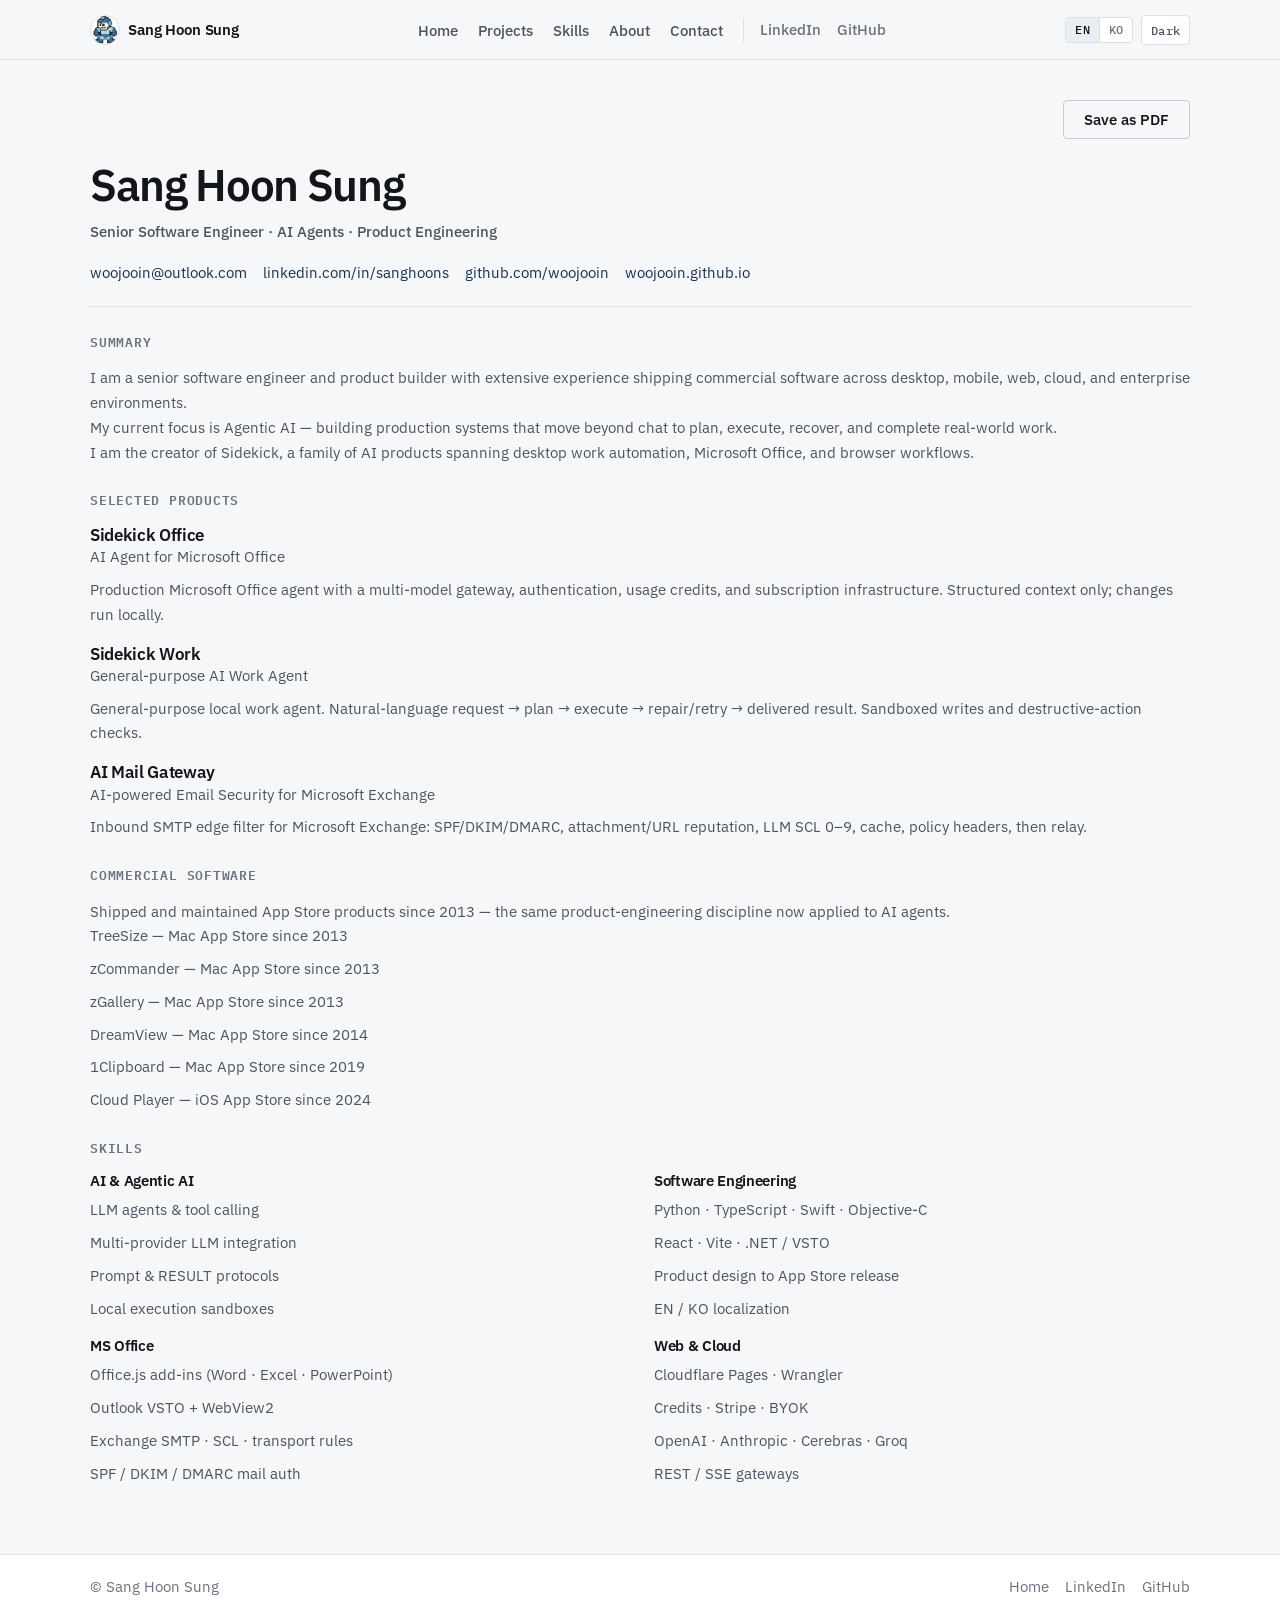
==== resume.html @ 2ce22be1 "2026-09-19 15:30:22 - JK1" ====
<!DOCTYPE html>
<html lang="en">
<head>
  <meta charset="UTF-8">
  <meta name="viewport" content="width=device-width, initial-scale=1.0">
  <meta name="description" content="Resume of Sang Hoon Sung — Senior Software Engineer building production AI agents and commercial software.">
  <title>Resume — Sang Hoon Sung</title>
  <script>
    (function () {
      try {
        var theme = localStorage.getItem("portfolio-theme");
        if (theme !== "light" && theme !== "dark") {
          theme = window.matchMedia("(prefers-color-scheme: dark)").matches
            ? "dark"
            : "light";
        }
        document.documentElement.setAttribute("data-theme", theme);

        var lang = null;
        try {
          lang = new URLSearchParams(window.location.search).get("lang");
        } catch (err) {}
        if (lang !== "en" && lang !== "ko") {
          lang = localStorage.getItem("portfolio-lang");
        }
        if (lang !== "en" && lang !== "ko") {
          lang = (navigator.language || "").toLowerCase().indexOf("ko") === 0
            ? "ko"
            : "en";
        }
        document.documentElement.setAttribute("lang", lang);
      } catch (e) {
        document.documentElement.setAttribute("data-theme", "light");
      }
    })();
  </script>
  <link rel="preconnect" href="https://fonts.googleapis.com">
  <link rel="preconnect" href="https://fonts.gstatic.com" crossorigin>
  <link href="https://fonts.googleapis.com/css2?family=IBM+Plex+Mono:wght@400;500&family=IBM+Plex+Sans:wght@400;500;600&family=Noto+Sans+KR:wght@400;500;600&display=swap" rel="stylesheet">
  <link rel="stylesheet" href="css/style.css">
</head>
<body data-page="resume">
  <a class="skip-link" href="#main" data-i18n="a11y.skip">Skip to content</a>

  <header class="site-header">
    <div class="container nav">
      <a class="nav__brand" href="index.html">
        <img
          class="nav__avatar"
          src="images/rockman.png"
          alt="Sang Hoon Sung profile image"
          width="30"
          height="30"
          loading="eager"
          decoding="async"
        >
        <span>Sang Hoon Sung</span>
      </a>

      <nav class="nav__menu" id="nav-menu" data-i18n-aria="a11y.nav" aria-label="Primary">
        <ul class="nav__links">
          <li><a class="nav__link" href="index.html" data-i18n="nav.home">Home</a></li>
          <li><a class="nav__link" href="index.html#projects" data-i18n="nav.projects">Projects</a></li>
          <li><a class="nav__link" href="index.html#skills" data-i18n="nav.skills">Skills</a></li>
          <li><a class="nav__link" href="index.html#about" data-i18n="nav.about">About</a></li>
          <li><a class="nav__link" href="index.html#contact" data-i18n="nav.contact">Contact</a></li>
        </ul>
        <div class="nav__social">
          <a href="https://www.linkedin.com/in/sanghoons/" target="_blank" rel="noopener noreferrer">LinkedIn</a>
          <a href="https://github.com/woojooin" target="_blank" rel="noopener noreferrer">GitHub</a>
        </div>
      </nav>

      <div class="nav__controls">
        <div class="lang-switch" role="group" data-i18n-aria="a11y.langSwitch" aria-label="Language">
          <button type="button" class="lang-switch__btn" data-lang="en" aria-pressed="true">EN</button>
          <button type="button" class="lang-switch__btn" data-lang="ko" aria-pressed="false">KO</button>
        </div>
        <button type="button" class="theme-toggle" data-theme-toggle data-i18n-aria="a11y.themeToDark" aria-label="Switch to dark mode">
          <span data-theme-label>Dark</span>
        </button>
      </div>

      <button class="nav__toggle" type="button" aria-expanded="false" aria-controls="nav-menu" data-i18n-aria="a11y.navToggle" aria-label="Toggle navigation">
        <span class="nav__toggle-bar"></span>
        <span class="nav__toggle-bar"></span>
        <span class="nav__toggle-bar"></span>
      </button>
    </div>
  </header>

  <main id="main" class="resume">
    <div class="container">
      <div class="resume__toolbar">
        <button type="button" class="btn btn--secondary" data-print data-i18n="resume.print">Save as PDF</button>
      </div>

      <header class="resume__header">
        <h1 class="resume__name">Sang Hoon Sung</h1>
        <p class="resume__roles">
          <span data-i18n="hero.role1">Senior Software Engineer</span>
          ·
          <span data-i18n="hero.role2">AI Agents</span>
          ·
          <span data-i18n="hero.role3">Product Engineering</span>
        </p>
        <ul class="resume__contacts">
          <li><a href="mailto:woojooin@outlook.com">woojooin@outlook.com</a></li>
          <li><a href="https://www.linkedin.com/in/sanghoons/" target="_blank" rel="noopener noreferrer">linkedin.com/in/sanghoons</a></li>
          <li><a href="https://github.com/woojooin" target="_blank" rel="noopener noreferrer">github.com/woojooin</a></li>
          <li><a href="index.html">woojooin.github.io</a></li>
        </ul>
      </header>

      <section class="resume__section" aria-labelledby="resume-summary">
        <h2 id="resume-summary" data-i18n="resume.summaryTitle">Summary</h2>
        <p data-i18n="about.p1">
          I am a senior software engineer and product builder with extensive experience shipping commercial software across desktop, mobile, web, cloud, and enterprise environments.
        </p>
        <p data-i18n="about.p2">
          My current focus is Agentic AI — building production systems that move beyond chat to plan, execute, recover, and complete real-world work.
        </p>
        <p data-i18n="about.p3">
          I am the creator of Sidekick, a family of AI products spanning desktop work automation, Microsoft Office, and browser workflows.
        </p>
      </section>

      <section class="resume__section" aria-labelledby="resume-products">
        <h2 id="resume-products" data-i18n="resume.productsTitle">Selected products</h2>

        <article class="resume__item">
          <h3>Sidekick Office</h3>
          <p class="resume__item-meta" data-i18n="officeai.cardSubtitle">AI Agent for Microsoft Office</p>
          <p data-i18n="resume.officeDesc">
            Production Microsoft Office agent with a multi-model gateway, authentication, usage credits, and subscription infrastructure. Structured context only; changes run locally.
          </p>
        </article>

        <article class="resume__item">
          <h3>Sidekick Work</h3>
          <p class="resume__item-meta" data-i18n="aiwork.cardSubtitle">General-purpose AI Work Agent</p>
          <p data-i18n="resume.workDesc">
            General-purpose local work agent. Natural-language request → plan → execute → repair/retry → delivered result. Sandboxed writes and destructive-action checks.
          </p>
        </article>

        <article class="resume__item">
          <h3>AI Mail Gateway</h3>
          <p class="resume__item-meta" data-i18n="aimail.cardSubtitle">AI-powered Email Security for Microsoft Exchange</p>
          <p data-i18n="resume.mailDesc">
            Inbound SMTP edge filter for Microsoft Exchange: SPF/DKIM/DMARC, attachment/URL reputation, LLM SCL 0–9, cache, policy headers, then relay.
          </p>
        </article>
      </section>

      <section class="resume__section" aria-labelledby="resume-commercial">
        <h2 id="resume-commercial" data-i18n="resume.commercialTitle">Commercial software</h2>
        <p data-i18n="resume.commercialIntro">
          Shipped and maintained App Store products since 2013 — the same product-engineering discipline now applied to AI agents.
        </p>
        <ul class="resume__list">
          <li>TreeSize — Mac App Store since 2013</li>
          <li>zCommander — Mac App Store since 2013</li>
          <li>zGallery — Mac App Store since 2013</li>
          <li>DreamView — Mac App Store since 2014</li>
          <li>1Clipboard — Mac App Store since 2019</li>
          <li>Cloud Player — iOS App Store since 2024</li>
        </ul>
      </section>

      <section class="resume__section" aria-labelledby="resume-skills">
        <h2 id="resume-skills" data-i18n="resume.skillsTitle">Skills</h2>
        <div class="resume__skills">
          <div>
            <h3 data-i18n="skills.ai">AI &amp; Agentic AI</h3>
            <ul class="resume__list">
              <li data-i18n="skills.ai1">LLM agents &amp; tool calling</li>
              <li data-i18n="skills.ai2">Multi-provider LLM integration</li>
              <li data-i18n="skills.ai3">Prompt &amp; RESULT protocols</li>
              <li data-i18n="skills.ai4">Local execution sandboxes</li>
            </ul>
          </div>
          <div>
            <h3 data-i18n="skills.engineering">Software Engineering</h3>
            <ul class="resume__list">
              <li data-i18n="skills.eng1">Python · TypeScript · Swift · Objective-C</li>
              <li data-i18n="skills.eng2">React · Vite · .NET / VSTO</li>
              <li data-i18n="skills.eng3">Product design to App Store release</li>
              <li data-i18n="skills.eng4">EN / KO localization</li>
            </ul>
          </div>
          <div>
            <h3 data-i18n="skills.m365">MS Office</h3>
            <ul class="resume__list">
              <li data-i18n="skills.m3651">Office.js add-ins (Word · Excel · PowerPoint)</li>
              <li data-i18n="skills.m3652">Outlook VSTO + WebView2</li>
              <li data-i18n="skills.m3653">Exchange SMTP · SCL · transport rules</li>
              <li data-i18n="skills.m3654">SPF / DKIM / DMARC mail auth</li>
            </ul>
          </div>
          <div>
            <h3 data-i18n="skills.web">Web &amp; Cloud</h3>
            <ul class="resume__list">
              <li data-i18n="skills.web1">Cloudflare Pages · Wrangler</li>
              <li data-i18n="skills.web3">Credits · Stripe · BYOK</li>
              <li data-i18n="skills.api1">OpenAI · Anthropic · Cerebras · Groq</li>
              <li data-i18n="skills.api4">REST / SSE gateways</li>
            </ul>
          </div>
        </div>
      </section>
    </div>
  </main>

  <footer class="site-footer">
    <div class="container footer__inner">
      <p class="footer__copy">&copy; Sang Hoon Sung</p>
      <div class="footer__links">
        <a href="index.html" data-i18n="nav.home">Home</a>
        <a href="https://www.linkedin.com/in/sanghoons/" target="_blank" rel="noopener noreferrer">LinkedIn</a>
        <a href="https://github.com/woojooin" target="_blank" rel="noopener noreferrer">GitHub</a>
      </div>
    </div>
  </footer>

  <script src="js/i18n.js"></script>
  <script src="js/main.js"></script>
</body>
</html>
---- css/style.css ----
/* =============================================================================
   Sang Hoon Sung — Portfolio
   Professional, minimal, technical
   ============================================================================= */

:root {
  --color-bg: #f6f7f9;
  --color-surface: #ffffff;
  --color-text: #12151a;
  --color-text-secondary: #4a5562;
  --color-text-muted: #6b7380;
  --color-border: #dde1e6;
  --color-border-strong: #c5ccd5;
  --color-accent: #16324f;
  --color-accent-hover: #0f2438;
  --color-accent-soft: #e8eef4;
  --color-nav-bg: rgba(246, 247, 249, 0.92);
  --color-control-bg: #ffffff;
  --color-control-active: #e8eef4;
  --color-btn-bg: #16324f;
  --color-btn-text: #ffffff;
  --color-btn-hover: #0f2438;

  --font-sans: "IBM Plex Sans", "Noto Sans KR", "Apple SD Gothic Neo",
    "Helvetica Neue", Helvetica, Arial, sans-serif;
  --font-mono: "IBM Plex Mono", "SFMono-Regular", Consolas, monospace;

  --text-xs: 0.8125rem;
  --text-sm: 0.9375rem;
  --text-base: 1.0625rem;
  --text-lg: 1.25rem;
  --text-xl: 1.5rem;
  --text-2xl: 2rem;
  --text-3xl: 2.75rem;
  --text-hero: clamp(2.25rem, 5vw, 3.25rem);

  --leading-tight: 1.2;
  --leading-snug: 1.35;
  --leading-normal: 1.65;

  --space-1: 0.25rem;
  --space-2: 0.5rem;
  --space-3: 0.75rem;
  --space-4: 1rem;
  --space-5: 1.25rem;
  --space-6: 1.75rem;
  --space-7: 2.5rem;
  --space-8: 3.25rem;
  --space-9: 5rem;
  --space-10: 6.5rem;

  --container: 1100px;
  --nav-height: 3.75rem;
  --radius: 4px;
  --radius-md: 6px;

  --shadow-sm: 0 1px 2px rgba(18, 21, 26, 0.04);
  --transition: 180ms ease;
  --color-scheme: light;
}

html[data-theme="dark"] {
  --color-bg: #0e1116;
  --color-surface: #161b22;
  --color-text: #e8eaed;
  --color-text-secondary: #a8b0ba;
  --color-text-muted: #7d8794;
  --color-border: #2a313c;
  --color-border-strong: #3d4654;
  --color-accent: #8eb4d8;
  --color-accent-hover: #b3cce6;
  --color-accent-soft: #1a2330;
  --color-nav-bg: rgba(14, 17, 22, 0.92);
  --color-control-bg: #161b22;
  --color-control-active: #1f2a38;
  --color-btn-bg: #8eb4d8;
  --color-btn-text: #0e1116;
  --color-btn-hover: #b3cce6;
  --color-scheme: dark;
}

html {
  color-scheme: var(--color-scheme);
  scroll-behavior: smooth;
  scroll-padding-top: calc(var(--nav-height) + 1rem);
}

/* Accessibility ----------------------------------------------------------- */

.skip-link {
  position: absolute;
  left: -9999px;
  top: auto;
  width: 1px;
  height: 1px;
  overflow: hidden;
  z-index: 200;
}

.skip-link:focus {
  left: var(--space-4);
  top: var(--space-4);
  width: auto;
  height: auto;
  padding: var(--space-2) var(--space-4);
  background: var(--color-accent);
  color: #fff;
  font-size: var(--text-sm);
  font-weight: 500;
  border-radius: var(--radius);
  overflow: visible;
}

/* Reset ------------------------------------------------------------------- */

*,
*::before,
*::after {
  box-sizing: border-box;
  margin: 0;
  padding: 0;
}

body {
  font-family: var(--font-sans);
  font-size: var(--text-base);
  line-height: var(--leading-normal);
  color: var(--color-text);
  background-color: var(--color-bg);
  -webkit-font-smoothing: antialiased;
  -moz-osx-font-smoothing: grayscale;
  transition: background-color 0.2s ease, color 0.2s ease;
}

img {
  max-width: 100%;
  display: block;
}

a {
  color: var(--color-accent);
  text-decoration: none;
  transition: color var(--transition);
}

a:hover {
  color: var(--color-accent-hover);
}

a:focus-visible,
button:focus-visible {
  outline: 2px solid var(--color-accent);
  outline-offset: 3px;
}

ul,
ol {
  list-style: none;
}

h1,
h2,
h3,
h4 {
  line-height: var(--leading-tight);
  font-weight: 600;
  letter-spacing: -0.02em;
  color: var(--color-text);
}

p {
  color: var(--color-text-secondary);
}

/* Layout ------------------------------------------------------------------ */

.container {
  width: min(100% - 2.5rem, var(--container));
  margin-inline: auto;
}

.section {
  padding-block: var(--space-7);
}

.section--alt {
  background-color: var(--color-surface);
  border-block: 1px solid var(--color-border);
}

.section__header {
  margin-bottom: var(--space-5);
  max-width: 40rem;
}

.section__label {
  display: block;
  font-family: var(--font-mono);
  font-size: var(--text-xs);
  font-weight: 500;
  letter-spacing: 0.06em;
  text-transform: uppercase;
  color: var(--color-text-muted);
  margin-bottom: var(--space-3);
}

.section__title {
  font-size: var(--text-2xl);
  margin-bottom: var(--space-3);
}

.section__intro {
  font-size: var(--text-base);
  max-width: 36rem;
}

/* Header / Nav ------------------------------------------------------------ */

.site-header {
  position: sticky;
  top: 0;
  z-index: 100;
  height: var(--nav-height);
  background: var(--color-nav-bg);
  backdrop-filter: blur(10px);
  -webkit-backdrop-filter: blur(10px);
  border-bottom: 1px solid var(--color-border);
}

.nav {
  display: flex;
  align-items: center;
  justify-content: space-between;
  height: var(--nav-height);
  gap: var(--space-4);
  position: relative;
}

.nav__brand {
  font-size: var(--text-sm);
  font-weight: 600;
  letter-spacing: -0.01em;
  color: var(--color-text);
  white-space: nowrap;
  display: inline-flex;
  align-items: center;
  gap: var(--space-2);
}

.nav__brand:hover {
  color: var(--color-accent);
}

.nav__avatar {
  width: 30px;
  height: 30px;
  border-radius: 50%;
  border: 1px solid var(--color-border);
  object-fit: cover;
  background: var(--color-surface);
  flex: 0 0 auto;
}

.nav__toggle {
  display: none;
  flex-direction: column;
  justify-content: center;
  gap: 5px;
  width: 2.5rem;
  height: 2.5rem;
  border: 1px solid var(--color-border);
  border-radius: var(--radius);
  background: var(--color-surface);
  cursor: pointer;
  padding: 0.5rem;
}

.nav__toggle-bar {
  display: block;
  width: 100%;
  height: 1.5px;
  background: var(--color-text);
  transition: transform var(--transition), opacity var(--transition);
}

.nav__toggle[aria-expanded="true"] .nav__toggle-bar:nth-child(1) {
  transform: translateY(6.5px) rotate(45deg);
}

.nav__toggle[aria-expanded="true"] .nav__toggle-bar:nth-child(2) {
  opacity: 0;
}

.nav__toggle[aria-expanded="true"] .nav__toggle-bar:nth-child(3) {
  transform: translateY(-6.5px) rotate(-45deg);
}

.nav__menu {
  display: flex;
  align-items: center;
  gap: var(--space-5);
}

.nav__links {
  display: flex;
  align-items: center;
  gap: var(--space-5);
}

.nav__link {
  font-size: var(--text-sm);
  font-weight: 500;
  color: var(--color-text-secondary);
}

.nav__link:hover,
.nav__link[aria-current="page"] {
  color: var(--color-text);
}

.nav__social {
  display: flex;
  align-items: center;
  gap: var(--space-4);
  padding-left: var(--space-4);
  border-left: 1px solid var(--color-border);
}

.nav__social a {
  font-size: var(--text-sm);
  font-weight: 500;
  color: var(--color-text-muted);
}

.nav__social a:hover {
  color: var(--color-text);
}

.nav__controls {
  display: flex;
  align-items: center;
  gap: var(--space-2);
  flex-shrink: 0;
}

.lang-switch {
  display: inline-flex;
  align-items: center;
  border: 1px solid var(--color-border);
  border-radius: var(--radius);
  overflow: hidden;
  background: var(--color-control-bg);
}

.lang-switch__btn {
  appearance: none;
  border: none;
  background: transparent;
  color: var(--color-text-muted);
  font-family: var(--font-mono);
  font-size: 0.75rem;
  font-weight: 500;
  letter-spacing: 0.04em;
  padding: 0.4rem 0.55rem;
  cursor: pointer;
  line-height: 1;
  transition: background var(--transition), color var(--transition);
}

.lang-switch__btn:hover {
  color: var(--color-text);
}

.lang-switch__btn.is-active {
  background: var(--color-control-active);
  color: var(--color-text);
}

.lang-switch__btn + .lang-switch__btn {
  border-left: 1px solid var(--color-border);
}

.theme-toggle {
  appearance: none;
  display: inline-flex;
  align-items: center;
  justify-content: center;
  min-width: 2.5rem;
  height: 1.85rem;
  padding: 0 0.55rem;
  border: 1px solid var(--color-border);
  border-radius: var(--radius);
  background: var(--color-control-bg);
  color: var(--color-text-secondary);
  font-family: var(--font-mono);
  font-size: 0.75rem;
  font-weight: 500;
  letter-spacing: 0.02em;
  cursor: pointer;
  transition: background var(--transition), color var(--transition),
    border-color var(--transition);
}

.theme-toggle:hover {
  color: var(--color-text);
  border-color: var(--color-border-strong);
}

/* Hero -------------------------------------------------------------------- */

.hero {
  padding-block: var(--space-7) var(--space-6);
  border-bottom: 1px solid var(--color-border);
}

.hero__inner {
  max-width: 42rem;
}

.hero__name {
  font-size: var(--text-hero);
  font-weight: 600;
  letter-spacing: -0.03em;
  margin-bottom: var(--space-4);
  display: inline-flex;
  align-items: center;
  gap: var(--space-3);
  opacity: 0;
  animation: fade-up 0.6s ease forwards;
}

.hero__avatar {
  width: 128px;
  height: 128px;
  border-radius: 50%;
  border: 1px solid var(--color-border);
  object-fit: cover;
  background: var(--color-surface);
  flex: 0 0 auto;
}

.hero__roles {
  display: flex;
  flex-wrap: wrap;
  gap: var(--space-2) var(--space-3);
  margin-bottom: var(--space-4);
  opacity: 0;
  animation: fade-up 0.6s ease 0.08s forwards;
}

.hero__role {
  font-size: var(--text-sm);
  font-weight: 500;
  color: var(--color-text-secondary);
}

.hero__role:not(:last-child)::after {
  content: "·";
  margin-left: var(--space-3);
  color: var(--color-border-strong);
}

.hero__intro {
  font-size: var(--text-lg);
  line-height: var(--leading-snug);
  color: var(--color-text-secondary);
  margin-bottom: var(--space-5);
  max-width: 38rem;
  opacity: 0;
  animation: fade-up 0.6s ease 0.16s forwards;
}

.hero__actions {
  display: flex;
  flex-wrap: wrap;
  gap: var(--space-3);
  opacity: 0;
  animation: fade-up 0.6s ease 0.24s forwards;
}

.btn__play {
  width: 0;
  height: 0;
  border-top: 0.28em solid transparent;
  border-bottom: 0.28em solid transparent;
  border-left: 0.42em solid currentColor;
  margin-right: 0.1em;
}

/* Buttons ----------------------------------------------------------------- */

.btn {
  display: inline-flex;
  align-items: center;
  justify-content: center;
  gap: var(--space-2);
  padding: 0.7rem 1.25rem;
  font-family: inherit;
  font-size: var(--text-sm);
  font-weight: 550;
  line-height: 1;
  border-radius: var(--radius);
  border: 1px solid transparent;
  cursor: pointer;
  transition: background var(--transition), color var(--transition),
    border-color var(--transition);
}

.btn--primary {
  background: var(--color-btn-bg);
  color: var(--color-btn-text);
  border-color: var(--color-btn-bg);
}

.btn--primary:hover {
  background: var(--color-btn-hover);
  color: var(--color-btn-text);
  border-color: var(--color-btn-hover);
}

.btn--secondary {
  background: transparent;
  color: var(--color-text);
  border-color: var(--color-border-strong);
}

.btn--secondary:hover {
  background: var(--color-surface);
  border-color: var(--color-text-muted);
  color: var(--color-text);
}

.btn--small {
  padding: 0.55rem 1rem;
  font-size: var(--text-xs);
}

/* Featured Projects ------------------------------------------------------- */

.project-category {
  margin-bottom: var(--space-6);
}

.project-category:last-child {
  margin-bottom: 0;
}

.project-category__header {
  display: flex;
  align-items: baseline;
  gap: var(--space-4);
  margin-bottom: var(--space-5);
  padding-bottom: var(--space-3);
  border-bottom: 1px solid var(--color-border);
}

.project-category__title {
  font-size: var(--text-lg);
  font-weight: 600;
}

.project-category__note {
  font-size: var(--text-xs);
  color: var(--color-text-muted);
  font-family: var(--font-mono);
}

.project-grid {
  display: grid;
  grid-template-columns: repeat(2, 1fr);
  gap: var(--space-5);
}

.project-grid--wide {
  grid-template-columns: repeat(3, 1fr);
}

.project-card {
  display: flex;
  flex-direction: column;
  background: var(--color-surface);
  border: 1px solid var(--color-border);
  border-radius: var(--radius-md);
  overflow: hidden;
  transition: border-color var(--transition);
  color: inherit;
}

.project-card:has(a.project-card__media:hover),
.project-card:has(a.project-card__media:focus-visible),
.project-card:has(.project-card__footer a:hover),
.project-card:has(.project-card__footer a:focus-visible) {
  border-color: var(--color-border-strong);
}

a.project-card__media {
  color: inherit;
  text-decoration: none;
}

a.project-card__media:focus-visible {
  outline: 2px solid var(--color-accent);
  outline-offset: -2px;
}

.project-card__footer a.btn {
  align-self: flex-start;
}

.project-card--featured {
  grid-column: 1 / -1;
  display: grid;
  grid-template-columns: 1.2fr 1fr;
  min-height: 280px;
}

.project-card__media {
  background: var(--color-accent-soft);
  border-bottom: 1px solid var(--color-border);
  aspect-ratio: 16 / 10;
  display: flex;
  align-items: center;
  justify-content: center;
  position: relative;
  overflow: hidden;
}

.project-card__media img {
  width: 100%;
  height: 100%;
  object-fit: cover;
  object-position: top center;
}

.project-card--featured .project-card__media {
  aspect-ratio: auto;
  border-bottom: none;
  border-right: 1px solid var(--color-border);
  min-height: 100%;
}

.project-card__placeholder {
  font-family: var(--font-mono);
  font-size: var(--text-xs);
  color: var(--color-text-muted);
  letter-spacing: 0.04em;
  text-transform: uppercase;
}

.project-card__body {
  display: flex;
  flex-direction: column;
  flex: 1;
  padding: var(--space-5);
  gap: var(--space-3);
  cursor: default;
}

.project-card__name {
  font-size: var(--text-lg);
  font-weight: 600;
}

.project-card__subtitle {
  font-size: var(--text-sm);
  font-weight: 500;
  color: var(--color-text-secondary);
  margin-top: calc(var(--space-2) * -1);
}

.project-card__badge,
.product-hero__badge {
  display: inline-flex;
  align-self: flex-start;
  font-family: var(--font-mono);
  font-size: 0.72rem;
  font-weight: 500;
  letter-spacing: 0.04em;
  text-transform: uppercase;
  color: var(--color-accent);
  background: var(--color-accent-soft);
  border: 1px solid var(--color-border);
  border-radius: 999px;
  padding: 0.28rem 0.65rem;
  line-height: 1.2;
}

.project-card__desc {
  font-size: var(--text-sm);
  flex: 1;
}

.project-card__meta {
  font-family: var(--font-mono);
  font-size: var(--text-xs);
  color: var(--color-text-muted);
  letter-spacing: 0.02em;
}

.project-card__footer {
  margin-top: var(--space-2);
  display: flex;
  flex-wrap: wrap;
  gap: var(--space-2);
}

/* Experience -------------------------------------------------------------- */

.timeline {
  display: flex;
  flex-direction: column;
  gap: 0;
  border-left: 2px solid var(--color-border);
  margin-left: 0.35rem;
  padding-left: var(--space-5);
}

.timeline__item {
  position: relative;
  padding-bottom: var(--space-6);
}

.timeline__item:last-child {
  padding-bottom: 0;
}

.timeline__item::before {
  content: "";
  position: absolute;
  left: calc(-1 * var(--space-5) - 5px);
  top: 0.4rem;
  width: 8px;
  height: 8px;
  border-radius: 50%;
  background: var(--color-surface);
  border: 2px solid var(--color-accent);
}

.timeline__period {
  font-family: var(--font-mono);
  font-size: var(--text-xs);
  color: var(--color-text-muted);
  margin-bottom: var(--space-2);
}

.timeline__role {
  font-size: var(--text-lg);
  font-weight: 600;
  margin-bottom: var(--space-1);
}

.timeline__org {
  font-size: var(--text-sm);
  color: var(--color-text-secondary);
  margin-bottom: var(--space-3);
}

.timeline__summary {
  font-size: var(--text-sm);
  max-width: 40rem;
}

.timeline__placeholder {
  color: var(--color-text-muted);
  font-style: italic;
}

/* Skills ------------------------------------------------------------------ */

.skills-grid {
  display: grid;
  grid-template-columns: repeat(3, 1fr);
  gap: var(--space-5);
}

.skill-group {
  padding: var(--space-5);
  background: var(--color-surface);
  border: 1px solid var(--color-border);
  border-radius: var(--radius-md);
}

.skill-group__title {
  font-size: var(--text-sm);
  font-weight: 600;
  margin-bottom: var(--space-4);
  padding-bottom: var(--space-3);
  border-bottom: 1px solid var(--color-border);
}

.skill-group__list {
  display: flex;
  flex-direction: column;
  gap: var(--space-2);
}

.skill-group__item {
  font-size: var(--text-sm);
  color: var(--color-text-secondary);
}

.skill-group__item--placeholder {
  color: var(--color-text-muted);
  font-style: italic;
}

/* About ------------------------------------------------------------------- */

.about__content {
  max-width: 40rem;
  display: flex;
  flex-direction: column;
  gap: var(--space-4);
}

.about__content p {
  font-size: var(--text-base);
}

/* Contact ----------------------------------------------------------------- */

.contact__list {
  display: flex;
  flex-direction: column;
  gap: var(--space-4);
  max-width: 28rem;
}

.contact__item {
  display: flex;
  flex-direction: column;
  gap: var(--space-1);
  padding-bottom: var(--space-4);
  border-bottom: 1px solid var(--color-border);
}

.contact__label {
  font-family: var(--font-mono);
  font-size: var(--text-xs);
  letter-spacing: 0.04em;
  text-transform: uppercase;
  color: var(--color-text-muted);
}

.contact__value {
  font-size: var(--text-base);
  font-weight: 500;
  color: var(--color-text);
}

.contact__value--muted {
  color: var(--color-text-muted);
  font-weight: 400;
  font-style: italic;
}

a.contact__value:hover {
  color: var(--color-accent);
}

/* Resume ------------------------------------------------------------------ */

.resume {
  padding-block: var(--space-7);
}

.resume__toolbar {
  display: flex;
  justify-content: flex-end;
  margin-bottom: var(--space-5);
}

.resume__header {
  margin-bottom: var(--space-6);
  padding-bottom: var(--space-5);
  border-bottom: 1px solid var(--color-border);
}

.resume__name {
  font-size: var(--text-3xl);
  letter-spacing: -0.03em;
  margin-bottom: var(--space-2);
}

.resume__roles {
  font-size: var(--text-sm);
  font-weight: 500;
  color: var(--color-text-secondary);
  margin-bottom: var(--space-4);
}

.resume__contacts {
  display: flex;
  flex-wrap: wrap;
  gap: var(--space-2) var(--space-4);
  list-style: none;
  font-size: var(--text-sm);
}

.resume__section {
  margin-bottom: var(--space-6);
}

.resume__section h2 {
  font-size: var(--text-xs);
  font-family: var(--font-mono);
  letter-spacing: 0.06em;
  text-transform: uppercase;
  color: var(--color-text-muted);
  margin-bottom: var(--space-4);
}

.resume__section p,
.resume__item p {
  font-size: var(--text-sm);
  color: var(--color-text-secondary);
}

.resume__item {
  margin-bottom: var(--space-4);
}

.resume__item:last-child {
  margin-bottom: 0;
}

.resume__item h3 {
  font-size: var(--text-base);
  font-weight: 600;
}

.resume__item-meta {
  font-size: var(--text-sm);
  color: var(--color-text-secondary);
  margin-bottom: var(--space-2);
}

.resume__list {
  display: flex;
  flex-direction: column;
  gap: var(--space-2);
  list-style: none;
}

.resume__list li {
  font-size: var(--text-sm);
  color: var(--color-text-secondary);
}

.resume__skills {
  display: grid;
  grid-template-columns: repeat(2, minmax(0, 1fr));
  gap: var(--space-4) var(--space-6);
}

.resume__skills h3 {
  font-size: var(--text-sm);
  font-weight: 600;
  margin-bottom: var(--space-2);
}

@media print {
  .skip-link,
  .site-header,
  .site-footer,
  .resume__toolbar {
    display: none !important;
  }

  html,
  body {
    background: #fff;
    color: #12151a;
  }

  .resume {
    padding: 0;
  }

  .resume__name {
    font-size: 1.75rem;
  }

  a {
    color: inherit;
    text-decoration: none;
  }
}

/* Footer ------------------------------------------------------------------ */

.site-footer {
  padding-block: var(--space-5);
  border-top: 1px solid var(--color-border);
  background: var(--color-surface);
}

.footer__inner {
  display: flex;
  align-items: center;
  justify-content: space-between;
  gap: var(--space-4);
  flex-wrap: wrap;
}

.footer__copy {
  font-size: var(--text-sm);
  color: var(--color-text-muted);
}

.footer__links {
  display: flex;
  gap: var(--space-4);
}

.footer__links a {
  font-size: var(--text-sm);
  color: var(--color-text-muted);
}

.footer__links a:hover {
  color: var(--color-text);
}

/* Project pages ----------------------------------------------------------- */

.project-hero {
  padding-block: var(--space-8) var(--space-7);
  border-bottom: 1px solid var(--color-border);
}

.project-hero__back {
  display: inline-block;
  font-size: var(--text-sm);
  color: var(--color-text-muted);
  margin-bottom: var(--space-5);
}

.project-hero__back:hover {
  color: var(--color-text);
}

.project-hero__title {
  font-size: var(--text-3xl);
  margin-bottom: var(--space-3);
}

.project-hero__tagline {
  font-size: var(--text-lg);
  color: var(--color-text-secondary);
  max-width: 36rem;
  margin-bottom: var(--space-6);
}

.project-hero__media {
  background: var(--color-accent-soft);
  border: 1px solid var(--color-border);
  border-radius: var(--radius-md);
  aspect-ratio: 21 / 9;
  display: flex;
  align-items: center;
  justify-content: center;
}

.project-content {
  padding-block: var(--space-8);
}

.project-block {
  margin-bottom: var(--space-8);
  max-width: 42rem;
}

.project-block--wide {
  max-width: 52rem;
}

.project-block:last-child {
  margin-bottom: 0;
}

.project-block__title {
  font-size: var(--text-xl);
  margin-bottom: var(--space-4);
  padding-bottom: var(--space-3);
  border-bottom: 1px solid var(--color-border);
}

.project-block__lead {
  margin-bottom: var(--space-5);
}

.project-block p,
.project-block li {
  font-size: var(--text-base);
  color: var(--color-text-secondary);
}

.project-block ul {
  display: flex;
  flex-direction: column;
  gap: var(--space-2);
}

.project-block ul > li {
  padding-left: var(--space-4);
  position: relative;
}

.project-block ul > li::before {
  content: "–";
  position: absolute;
  left: 0;
  color: var(--color-text-muted);
}

.project-meta {
  display: flex;
  flex-wrap: wrap;
  gap: var(--space-2);
  margin-bottom: var(--space-5);
  list-style: none;
}

.project-meta li {
  font-family: var(--font-mono);
  font-size: var(--text-xs);
  color: var(--color-text-secondary);
  padding: 0.35rem 0.6rem;
  border: 1px solid var(--color-border);
  border-radius: var(--radius);
  background: var(--color-surface);
}

.project-hero__actions {
  margin-bottom: var(--space-6);
}

.project-prose {
  display: flex;
  flex-direction: column;
  gap: var(--space-4);
}

.problem-grid {
  display: grid;
  grid-template-columns: repeat(2, 1fr);
  gap: var(--space-4);
}

.problem-card {
  padding: var(--space-4);
  border: 1px solid var(--color-border);
  border-radius: var(--radius-md);
  background: var(--color-surface);
}

.problem-card__title {
  font-size: var(--text-sm);
  font-weight: 600;
  margin-bottom: var(--space-2);
  color: var(--color-text);
  letter-spacing: -0.01em;
}

.problem-card p {
  font-size: var(--text-sm);
  margin: 0;
}

.feature-group {
  margin-bottom: var(--space-5);
}

.feature-group:last-child {
  margin-bottom: 0;
}

.feature-group__title {
  font-size: var(--text-sm);
  font-weight: 600;
  margin-bottom: var(--space-3);
  color: var(--color-text);
}

.tech-list li {
  font-family: var(--font-mono);
  font-size: var(--text-sm);
}

.arch-diagram {
  font-family: var(--font-mono);
  font-size: var(--text-xs);
  line-height: 1.55;
  color: var(--color-text-secondary);
  background: var(--color-surface);
  border: 1px solid var(--color-border);
  border-radius: var(--radius-md);
  padding: var(--space-5);
  overflow-x: auto;
  white-space: pre;
  margin-bottom: var(--space-6);
}

.project-subtitle {
  font-size: var(--text-lg);
  margin-bottom: var(--space-4);
}

.decision-list {
  display: flex;
  flex-direction: column;
  gap: var(--space-5);
  list-style: none;
  counter-reset: decision;
}

.decision-list > li {
  padding-left: 0;
  counter-increment: decision;
  position: relative;
}

.decision-list > li::before {
  content: counter(decision) ".";
  position: absolute;
  left: 0;
  top: 0;
  font-family: var(--font-mono);
  font-size: var(--text-sm);
  font-weight: 500;
  color: var(--color-text-muted);
}

.decision-list > li {
  padding-left: 1.75rem;
}

.decision-list h4 {
  font-size: var(--text-base);
  font-weight: 600;
  margin-bottom: var(--space-2);
  color: var(--color-text);
}

.decision-list p {
  margin: 0;
  font-size: var(--text-sm);
}

.placeholder-text {
  color: var(--color-text-muted);
  font-style: italic;
}

.screenshot-grid {
  display: grid;
  grid-template-columns: repeat(2, 1fr);
  gap: var(--space-4);
  max-width: none;
}

.screenshot-item {
  background: var(--color-accent-soft);
  border: 1px solid var(--color-border);
  border-radius: var(--radius-md);
  aspect-ratio: 16 / 10;
  display: flex;
  align-items: center;
  justify-content: center;
}

.video-placeholder {
  background: var(--color-accent-soft);
  border: 1px solid var(--color-border);
  border-radius: var(--radius-md);
  aspect-ratio: 16 / 9;
  max-width: 42rem;
  display: flex;
  align-items: center;
  justify-content: center;
}

.project-links {
  display: flex;
  flex-wrap: wrap;
  gap: var(--space-3);
}

/* Product page (TreeSize and similar) ------------------------------------ */

.product-hero {
  padding-block: var(--space-7) var(--space-8);
  border-bottom: 1px solid var(--color-border);
  background:
    linear-gradient(
      180deg,
      var(--color-accent-soft) 0%,
      var(--color-bg) 72%
    );
}

.product-hero__grid {
  display: grid;
  grid-template-columns: minmax(0, 0.95fr) minmax(0, 1.15fr);
  gap: var(--space-7);
  align-items: center;
}

.product-hero__icon {
  width: 5.5rem;
  height: 5.5rem;
  border-radius: 1.15rem;
  margin-bottom: var(--space-4);
  box-shadow: 0 8px 24px rgba(18, 21, 26, 0.12);
}

.product-hero__eyebrow {
  font-family: var(--font-mono);
  font-size: var(--text-xs);
  letter-spacing: 0.05em;
  text-transform: uppercase;
  color: var(--color-text-muted);
  margin-bottom: var(--space-2);
}

.product-hero__badge {
  margin-bottom: var(--space-3);
}

.product-hero__maturity {
  font-size: var(--text-sm);
  color: var(--color-text-secondary);
  margin: 0 0 var(--space-5);
}

.product-hero__actions + .product-hero__maturity,
.product-hero__tagline + .product-hero__maturity {
  margin-top: calc(var(--space-5) * -1 + var(--space-3));
}

.product-hero__title {
  font-size: var(--text-3xl);
  letter-spacing: -0.03em;
  margin-bottom: var(--space-2);
}

.product-hero__subtitle {
  font-size: var(--text-lg);
  color: var(--color-text-secondary);
  margin-bottom: var(--space-4);
}

.product-hero__tagline {
  font-size: var(--text-lg);
  line-height: var(--leading-snug);
  color: var(--color-text-secondary);
  max-width: 28rem;
  margin-bottom: var(--space-5);
}

.product-hero__actions {
  display: flex;
  flex-wrap: wrap;
  gap: var(--space-3);
  margin-bottom: var(--space-5);
}

.product-hero__facts {
  display: flex;
  flex-wrap: wrap;
  gap: var(--space-2);
  list-style: none;
}

.product-hero__facts li {
  font-family: var(--font-mono);
  font-size: var(--text-xs);
  color: var(--color-text-secondary);
  padding: 0.35rem 0.6rem;
  border: 1px solid var(--color-border);
  border-radius: var(--radius);
  background: var(--color-surface);
}

.product-hero__shot {
  margin: 0;
  border: 1px solid var(--color-border);
  border-radius: var(--radius-md);
  overflow: hidden;
  background: #1a1a1a;
  box-shadow: 0 16px 40px rgba(18, 21, 26, 0.12);
}

.product-hero__shot img {
  width: 100%;
  height: auto;
  display: block;
}

.product-hero__shot--video,
.product-feature__media--video {
  position: relative;
  display: block;
  width: 100%;
  padding: 0;
  border: 1px solid var(--color-border);
  border-radius: var(--radius-md);
  overflow: hidden;
  background: #1a1a1a;
  cursor: pointer;
  text-align: left;
  color: inherit;
  font: inherit;
  box-shadow: 0 16px 40px rgba(18, 21, 26, 0.12);
  transition: transform var(--transition), box-shadow var(--transition);
}

.product-hero__shot--video:hover,
.product-feature__media--video:hover,
.product-hero__shot--video:focus-visible,
.product-feature__media--video:focus-visible {
  transform: translateY(-2px);
  box-shadow: 0 18px 44px rgba(18, 21, 26, 0.16);
  outline: none;
}

.product-hero__shot--video:focus-visible,
.product-feature__media--video:focus-visible {
  box-shadow:
    0 18px 44px rgba(18, 21, 26, 0.16),
    0 0 0 3px var(--color-accent-soft),
    0 0 0 5px var(--color-accent);
}

.product-hero__shot--video img,
.product-feature__media--video img {
  width: 100%;
  height: auto;
  display: block;
}

.media-play {
  position: absolute;
  inset: 0;
  display: grid;
  place-items: center;
  background: rgba(14, 17, 22, 0.4);
  opacity: 0;
  transition: opacity var(--transition);
  pointer-events: none;
}

.product-hero__shot--video:hover .media-play,
.product-feature__media--video:hover .media-play,
.product-hero__shot--video:focus-visible .media-play,
.product-feature__media--video:focus-visible .media-play {
  opacity: 1;
}

.media-play__icon {
  width: 4.25rem;
  height: 4.25rem;
  border-radius: 999px;
  background: rgba(255, 255, 255, 0.94);
  box-shadow: 0 8px 24px rgba(0, 0, 0, 0.28);
  position: relative;
  transform: scale(0.92);
  transition: transform var(--transition);
}

.product-hero__shot--video:hover .media-play__icon,
.product-feature__media--video:hover .media-play__icon,
.product-hero__shot--video:focus-visible .media-play__icon,
.product-feature__media--video:focus-visible .media-play__icon {
  transform: scale(1);
}

.media-play__icon::before {
  content: "";
  position: absolute;
  top: 50%;
  left: 54%;
  transform: translate(-50%, -50%);
  width: 0;
  height: 0;
  border-style: solid;
  border-width: 0.7rem 0 0.7rem 1.15rem;
  border-color: transparent transparent transparent var(--color-accent);
}

.media-play--sm .media-play__icon {
  width: 3.25rem;
  height: 3.25rem;
}

.media-play--sm .media-play__icon::before {
  border-width: 0.55rem 0 0.55rem 0.9rem;
}

@media (hover: none) {
  .media-play {
    opacity: 1;
    background: rgba(14, 17, 22, 0.22);
  }

  .media-play__icon {
    transform: scale(1);
  }
}

.video-modal {
  position: fixed;
  inset: 0;
  margin: auto;
  padding: 0;
  border: none;
  background: transparent;
  width: fit-content;
  max-width: calc(100vw - 1.5rem);
  height: fit-content;
  max-height: calc(100dvh - 1.5rem);
}

.video-modal::backdrop {
  background: rgba(14, 17, 22, 0.72);
  backdrop-filter: blur(4px);
}

.video-modal__panel {
  background: var(--color-surface);
  border: 1px solid var(--color-border);
  border-radius: var(--radius-md);
  overflow: hidden;
  box-shadow: 0 24px 64px rgba(0, 0, 0, 0.35);
  max-height: calc(100dvh - 1.5rem);
  width: fit-content;
  max-width: 100%;
  display: flex;
  flex-direction: column;
}

.video-modal__toolbar {
  display: flex;
  align-items: center;
  gap: var(--space-2);
  padding: 0.4rem 0.5rem 0.4rem 0.65rem;
  border-bottom: 1px solid var(--color-border);
  background: var(--color-bg);
}

.video-modal__close {
  flex-shrink: 0;
  width: 1.85rem;
  height: 1.85rem;
  border: 1px solid var(--color-border);
  border-radius: var(--radius);
  background: var(--color-control-bg);
  color: var(--color-text);
  font-size: 1.25rem;
  line-height: 1;
  cursor: pointer;
}

.video-modal__close:hover,
.video-modal__close:focus-visible {
  background: var(--color-control-active);
  outline: none;
}

.video-modal__tabs {
  display: flex;
  flex: 1;
  flex-wrap: wrap;
  gap: 0.35rem;
  min-width: 0;
}

.video-modal__tab {
  border: 1px solid var(--color-border);
  border-radius: var(--radius);
  background: var(--color-surface);
  color: var(--color-text-secondary);
  font-family: var(--font-sans);
  font-size: var(--text-xs);
  font-weight: 500;
  padding: 0.28rem 0.6rem;
  cursor: pointer;
}

.video-modal__tab.is-active,
.video-modal__tab[aria-selected="true"] {
  background: var(--color-accent-soft);
  color: var(--color-accent);
  border-color: var(--color-border-strong);
}

.video-modal__tab:hover,
.video-modal__tab:focus-visible {
  color: var(--color-text);
  outline: none;
}

.video-modal__player {
  background: #0e1116;
  line-height: 0;
}

.video-modal__player video {
  display: block;
  width: auto;
  height: auto;
  max-width: calc(100vw - 1.5rem);
  max-height: calc(100dvh - 1.5rem - 2.75rem);
  vertical-align: top;
  background: #0e1116;
}

html.is-video-modal-open {
  overflow: hidden;
}

.product-hero__grid--phone {
  grid-template-columns: minmax(0, 1.1fr) minmax(0, 0.7fr);
  align-items: center;
}

.product-hero__shot--phone {
  max-width: 280px;
  justify-self: center;
  background: transparent;
  border: none;
  box-shadow: none;
}

.product-hero__shot--phone img {
  border: 1px solid var(--color-border);
  border-radius: 1.25rem;
  box-shadow: 0 16px 40px rgba(18, 21, 26, 0.12);
}

.product-feature__grid--phone {
  grid-template-columns: 1.1fr 0.7fr;
}

.product-feature__media--phone {
  max-width: 260px;
  justify-self: center;
  background: transparent;
  border: none;
}

.product-feature__media--phone img {
  border: 1px solid var(--color-border);
  border-radius: 1.25rem;
}

.product-gallery--phones {
  display: grid;
  grid-template-columns: repeat(4, minmax(0, 1fr));
  gap: var(--space-5);
  justify-items: center;
}

.product-gallery--phones .product-gallery__item {
  max-width: 220px;
  width: 100%;
}

.product-gallery--phones .product-gallery__item img {
  border-radius: 1.1rem;
  background: transparent;
}

.product-card__media--phone {
  background: var(--color-accent-soft);
}

.product-card__media--phone img {
  object-fit: contain;
  padding: var(--space-3);
}

.product-section {
  padding-block: var(--space-8);
}

.product-section--alt {
  background: var(--color-surface);
  border-block: 1px solid var(--color-border);
}

.product-section__header {
  max-width: 36rem;
  margin-bottom: var(--space-7);
  text-align: center;
  margin-inline: auto;
}

.product-section__header--left {
  text-align: left;
  margin-inline: 0;
}

.product-section__header h2 {
  font-size: var(--text-2xl);
  margin-bottom: var(--space-3);
}

.product-section__header p {
  font-size: var(--text-base);
}

.product-section__narrow {
  max-width: 40rem;
}

.value-grid {
  display: grid;
  grid-template-columns: repeat(3, 1fr);
  gap: var(--space-5);
}

.value-card h3 {
  font-size: var(--text-lg);
  margin-bottom: var(--space-3);
}

.value-card p {
  font-size: var(--text-sm);
  margin: 0;
}

.product-feature {
  padding-block: var(--space-8);
  border-bottom: 1px solid var(--color-border);
}

.product-feature--alt {
  background: var(--color-surface);
}

.product-feature__grid {
  display: grid;
  grid-template-columns: 1fr 1.15fr;
  gap: var(--space-7);
  align-items: center;
}

.product-feature__grid--reverse .product-feature__copy {
  order: 2;
}

.product-feature__grid--reverse .product-feature__media {
  order: 1;
}

.product-feature__narrow {
  max-width: 40rem;
}

.product-feature__label {
  font-family: var(--font-mono);
  font-size: var(--text-xs);
  letter-spacing: 0.05em;
  text-transform: uppercase;
  color: var(--color-text-muted);
  margin-bottom: var(--space-3);
}

.product-feature__copy h2,
.product-feature__narrow h2 {
  font-size: var(--text-2xl);
  margin-bottom: var(--space-4);
  letter-spacing: -0.02em;
}

.product-feature__copy > p,
.product-feature__narrow > p {
  margin-bottom: var(--space-4);
}

.product-feature__list {
  display: flex;
  flex-direction: column;
  gap: var(--space-2);
}

.product-feature__list li {
  padding-left: var(--space-4);
  position: relative;
  font-size: var(--text-sm);
  color: var(--color-text-secondary);
}

.product-feature__list li::before {
  content: "–";
  position: absolute;
  left: 0;
  color: var(--color-text-muted);
}

.product-feature__media {
  margin: 0;
  border: 1px solid var(--color-border);
  border-radius: var(--radius-md);
  overflow: hidden;
  background: #1a1a1a;
}

.product-feature__media img {
  width: 100%;
  height: auto;
  display: block;
}

.steps {
  display: grid;
  grid-template-columns: repeat(3, 1fr);
  gap: var(--space-5);
  list-style: none;
  counter-reset: none;
}

.steps__item {
  padding: 0;
}

.steps__item::before {
  content: none;
}

.steps__num {
  display: inline-flex;
  align-items: center;
  justify-content: center;
  width: 1.75rem;
  height: 1.75rem;
  margin-bottom: var(--space-3);
  border-radius: 50%;
  border: 1px solid var(--color-border-strong);
  font-family: var(--font-mono);
  font-size: var(--text-xs);
  color: var(--color-text-secondary);
}

.steps__item h3 {
  font-size: var(--text-base);
  margin-bottom: var(--space-2);
}

.steps__item p {
  font-size: var(--text-sm);
  margin: 0;
}

.product-gallery {
  display: grid;
  grid-template-columns: 1fr;
  gap: var(--space-6);
}

.product-gallery__item {
  margin: 0;
}

.product-gallery__item img {
  width: 100%;
  height: auto;
  display: block;
  border: 1px solid var(--color-border);
  border-radius: var(--radius-md);
  background: #1a1a1a;
}

.product-gallery__item figcaption {
  margin-top: var(--space-3);
  font-size: var(--text-sm);
  color: var(--color-text-muted);
}

.product-strip {
  padding-block: var(--space-7);
  background: var(--color-accent);
  color: #fff;
}

html[data-theme="dark"] .product-strip {
  background: #1f2a38;
}

.product-strip__inner {
  display: flex;
  align-items: center;
  justify-content: space-between;
  gap: var(--space-5);
  flex-wrap: wrap;
}

.product-strip h2 {
  color: inherit;
  font-size: var(--text-xl);
  margin-bottom: var(--space-2);
}

.product-strip p {
  color: rgba(255, 255, 255, 0.82);
  max-width: 36rem;
  margin: 0;
}

.product-strip .btn--primary {
  background: #fff;
  color: var(--color-accent);
  border-color: #fff;
}

html[data-theme="dark"] .product-strip .btn--primary {
  color: #0e1116;
}

.product-strip .btn--primary:hover {
  background: rgba(255, 255, 255, 0.92);
  color: var(--color-accent-hover);
  border-color: rgba(255, 255, 255, 0.92);
}

.product-note {
  margin-top: var(--space-4);
  font-size: var(--text-sm);
  color: var(--color-text-muted);
}

/* Animations -------------------------------------------------------------- */

@keyframes fade-up {
  from {
    opacity: 0;
    transform: translateY(12px);
  }
  to {
    opacity: 1;
    transform: translateY(0);
  }
}

@media (prefers-reduced-motion: reduce) {
  html {
    scroll-behavior: auto;
  }

  body {
    transition: none;
  }

  .hero__name,
  .hero__roles,
  .hero__intro,
  .hero__actions {
    animation: none;
    opacity: 1;
  }
}

/* Responsive -------------------------------------------------------------- */

@media (max-width: 900px) {
  .project-grid--wide {
    grid-template-columns: repeat(2, 1fr);
  }

  .project-card--featured {
    grid-template-columns: 1fr;
  }

  .project-card--featured .project-card__media {
    border-right: none;
    border-bottom: 1px solid var(--color-border);
    aspect-ratio: 16 / 9;
    min-height: auto;
  }

  .skills-grid,
  .value-grid,
  .steps,
  .product-hero__grid,
  .product-feature__grid,
  .product-hero__grid--phone,
  .product-feature__grid--phone,
  .product-gallery--phones {
    grid-template-columns: 1fr;
  }

  .product-hero__shot--phone,
  .product-feature__media--phone {
    max-width: 240px;
  }

  .product-gallery--phones {
    grid-template-columns: repeat(2, minmax(0, 1fr));
  }

  .product-feature__grid--reverse .product-feature__copy,
  .product-feature__grid--reverse .product-feature__media {
    order: initial;
  }
}

@media (max-width: 720px) {
  .section {
    padding-block: var(--space-6);
  }

  .hero {
    padding-block: var(--space-6) var(--space-5);
  }

  .nav__toggle {
    display: flex;
    order: 3;
  }

  .nav__controls {
    order: 2;
    margin-left: auto;
  }

  .nav__menu {
    display: none;
    position: absolute;
    top: var(--nav-height);
    left: 0;
    right: 0;
    flex-direction: column;
    align-items: stretch;
    gap: 0;
    background: var(--color-surface);
    border-bottom: 1px solid var(--color-border);
    padding: var(--space-4) var(--space-5) var(--space-5);
    box-shadow: var(--shadow-sm);
    order: 4;
  }

  .nav__menu.is-open {
    display: flex;
  }

  .nav__links {
    flex-direction: column;
    align-items: stretch;
    gap: 0;
  }

  .nav__link {
    padding: var(--space-3) 0;
    border-bottom: 1px solid var(--color-border);
  }

  .nav__social {
    border-left: none;
    padding-left: 0;
    padding-top: var(--space-4);
    gap: var(--space-5);
  }

  .project-grid,
  .project-grid--wide,
  .skills-grid,
  .screenshot-grid,
  .problem-grid {
    grid-template-columns: 1fr;
  }

  .hero__intro {
    font-size: var(--text-base);
  }

  .resume__skills {
    grid-template-columns: 1fr;
  }

  .project-hero__title,
  .product-hero__title {
    font-size: var(--text-2xl);
  }
}
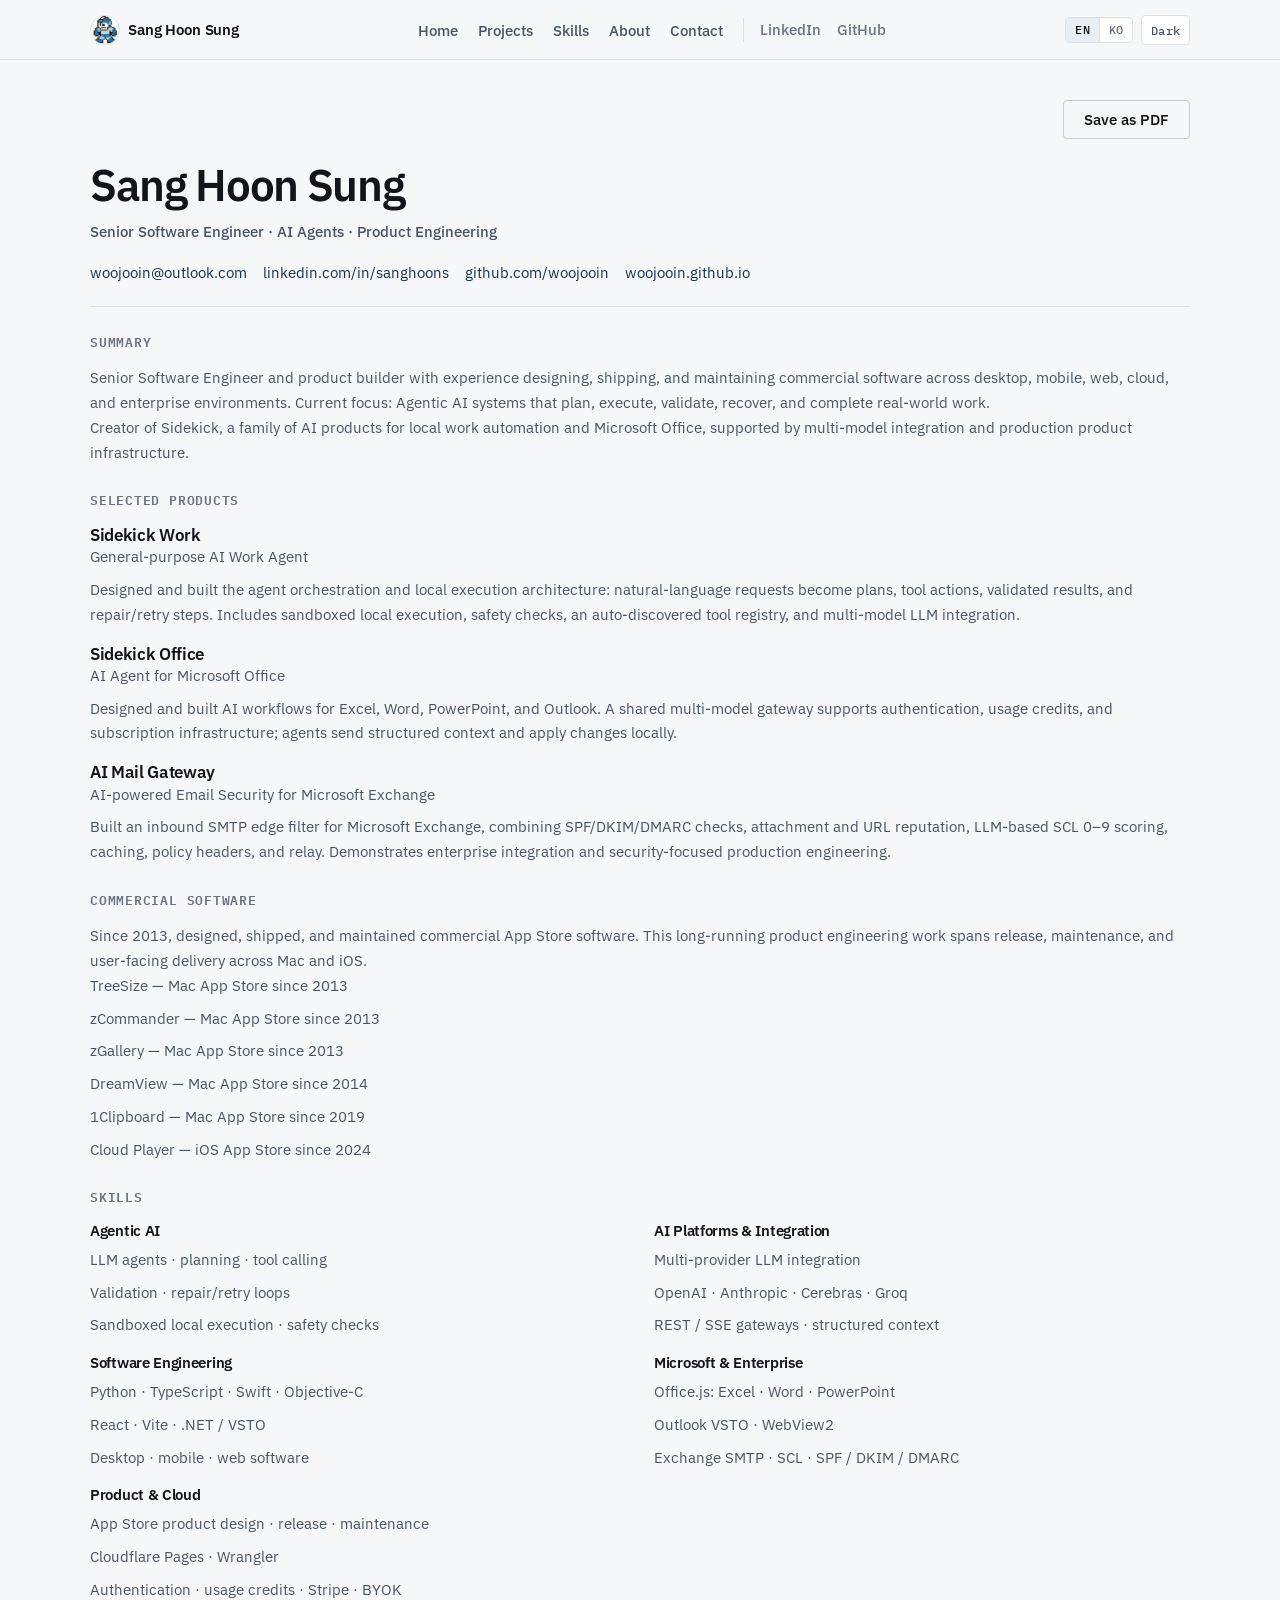
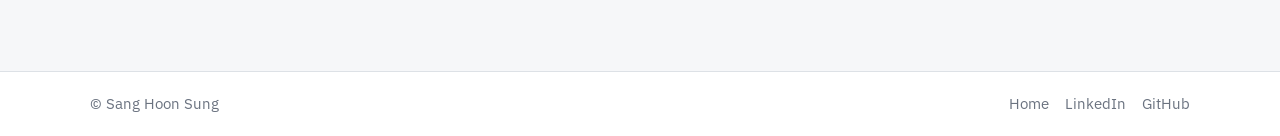
==== commit 145e362b: "2026-09-19 15:37:14 - JK1" ====
--- a/resume.html
+++ b/resume.html
@@ -1,11 +1,12 @@
 <!DOCTYPE html>
+
 <html lang="en">
 <head>
-  <meta charset="UTF-8">
-  <meta name="viewport" content="width=device-width, initial-scale=1.0">
-  <meta name="description" content="Resume of Sang Hoon Sung — Senior Software Engineer building production AI agents and commercial software.">
-  <title>Resume — Sang Hoon Sung</title>
-  <script>
+<meta charset="utf-8"/>
+<meta content="width=device-width, initial-scale=1.0" name="viewport"/>
+<meta content="Resume of Sang Hoon Sung — Senior Software Engineer building production AI agents and commercial software." name="description"/>
+<title>Resume — Sang Hoon Sung</title>
+<script>
     (function () {
       try {
         var theme = localStorage.getItem("portfolio-theme");
@@ -34,196 +35,3984 @@
       }
     })();
   </script>
-  <link rel="preconnect" href="https://fonts.googleapis.com">
-  <link rel="preconnect" href="https://fonts.gstatic.com" crossorigin>
-  <link href="https://fonts.googleapis.com/css2?family=IBM+Plex+Mono:wght@400;500&family=IBM+Plex+Sans:wght@400;500;600&family=Noto+Sans+KR:wght@400;500;600&display=swap" rel="stylesheet">
-  <link rel="stylesheet" href="css/style.css">
+<link href="https://fonts.googleapis.com" rel="preconnect"/>
+<link crossorigin="" href="https://fonts.gstatic.com" rel="preconnect"/>
+<link href="https://fonts.googleapis.com/css2?family=IBM+Plex+Mono:wght@400;500&amp;family=IBM+Plex+Sans:wght@400;500;600&amp;family=Noto+Sans+KR:wght@400;500;600&amp;display=swap" rel="stylesheet"/>
+<style>/* =============================================================================
+   Sang Hoon Sung — Portfolio
+   Professional, minimal, technical
+   ============================================================================= */
+
+:root {
+  --color-bg: #f6f7f9;
+  --color-surface: #ffffff;
+  --color-text: #12151a;
+  --color-text-secondary: #4a5562;
+  --color-text-muted: #6b7380;
+  --color-border: #dde1e6;
+  --color-border-strong: #c5ccd5;
+  --color-accent: #16324f;
+  --color-accent-hover: #0f2438;
+  --color-accent-soft: #e8eef4;
+  --color-nav-bg: rgba(246, 247, 249, 0.92);
+  --color-control-bg: #ffffff;
+  --color-control-active: #e8eef4;
+  --color-btn-bg: #16324f;
+  --color-btn-text: #ffffff;
+  --color-btn-hover: #0f2438;
+
+  --font-sans: "IBM Plex Sans", "Noto Sans KR", "Apple SD Gothic Neo",
+    "Helvetica Neue", Helvetica, Arial, sans-serif;
+  --font-mono: "IBM Plex Mono", "SFMono-Regular", Consolas, monospace;
+
+  --text-xs: 0.8125rem;
+  --text-sm: 0.9375rem;
+  --text-base: 1.0625rem;
+  --text-lg: 1.25rem;
+  --text-xl: 1.5rem;
+  --text-2xl: 2rem;
+  --text-3xl: 2.75rem;
+  --text-hero: clamp(2.25rem, 5vw, 3.25rem);
+
+  --leading-tight: 1.2;
+  --leading-snug: 1.35;
+  --leading-normal: 1.65;
+
+  --space-1: 0.25rem;
+  --space-2: 0.5rem;
+  --space-3: 0.75rem;
+  --space-4: 1rem;
+  --space-5: 1.25rem;
+  --space-6: 1.75rem;
+  --space-7: 2.5rem;
+  --space-8: 3.25rem;
+  --space-9: 5rem;
+  --space-10: 6.5rem;
+
+  --container: 1100px;
+  --nav-height: 3.75rem;
+  --radius: 4px;
+  --radius-md: 6px;
+
+  --shadow-sm: 0 1px 2px rgba(18, 21, 26, 0.04);
+  --transition: 180ms ease;
+  --color-scheme: light;
+}
+
+html[data-theme="dark"] {
+  --color-bg: #0e1116;
+  --color-surface: #161b22;
+  --color-text: #e8eaed;
+  --color-text-secondary: #a8b0ba;
+  --color-text-muted: #7d8794;
+  --color-border: #2a313c;
+  --color-border-strong: #3d4654;
+  --color-accent: #8eb4d8;
+  --color-accent-hover: #b3cce6;
+  --color-accent-soft: #1a2330;
+  --color-nav-bg: rgba(14, 17, 22, 0.92);
+  --color-control-bg: #161b22;
+  --color-control-active: #1f2a38;
+  --color-btn-bg: #8eb4d8;
+  --color-btn-text: #0e1116;
+  --color-btn-hover: #b3cce6;
+  --color-scheme: dark;
+}
+
+html {
+  color-scheme: var(--color-scheme);
+  scroll-behavior: smooth;
+  scroll-padding-top: calc(var(--nav-height) + 1rem);
+}
+
+/* Accessibility ----------------------------------------------------------- */
+
+.skip-link {
+  position: absolute;
+  left: -9999px;
+  top: auto;
+  width: 1px;
+  height: 1px;
+  overflow: hidden;
+  z-index: 200;
+}
+
+.skip-link:focus {
+  left: var(--space-4);
+  top: var(--space-4);
+  width: auto;
+  height: auto;
+  padding: var(--space-2) var(--space-4);
+  background: var(--color-accent);
+  color: #fff;
+  font-size: var(--text-sm);
+  font-weight: 500;
+  border-radius: var(--radius);
+  overflow: visible;
+}
+
+/* Reset ------------------------------------------------------------------- */
+
+*,
+*::before,
+*::after {
+  box-sizing: border-box;
+  margin: 0;
+  padding: 0;
+}
+
+body {
+  font-family: var(--font-sans);
+  font-size: var(--text-base);
+  line-height: var(--leading-normal);
+  color: var(--color-text);
+  background-color: var(--color-bg);
+  -webkit-font-smoothing: antialiased;
+  -moz-osx-font-smoothing: grayscale;
+  transition: background-color 0.2s ease, color 0.2s ease;
+}
+
+img {
+  max-width: 100%;
+  display: block;
+}
+
+a {
+  color: var(--color-accent);
+  text-decoration: none;
+  transition: color var(--transition);
+}
+
+a:hover {
+  color: var(--color-accent-hover);
+}
+
+a:focus-visible,
+button:focus-visible {
+  outline: 2px solid var(--color-accent);
+  outline-offset: 3px;
+}
+
+ul,
+ol {
+  list-style: none;
+}
+
+h1,
+h2,
+h3,
+h4 {
+  line-height: var(--leading-tight);
+  font-weight: 600;
+  letter-spacing: -0.02em;
+  color: var(--color-text);
+}
+
+p {
+  color: var(--color-text-secondary);
+}
+
+/* Layout ------------------------------------------------------------------ */
+
+.container {
+  width: min(100% - 2.5rem, var(--container));
+  margin-inline: auto;
+}
+
+.section {
+  padding-block: var(--space-7);
+}
+
+.section--alt {
+  background-color: var(--color-surface);
+  border-block: 1px solid var(--color-border);
+}
+
+.section__header {
+  margin-bottom: var(--space-5);
+  max-width: 40rem;
+}
+
+.section__label {
+  display: block;
+  font-family: var(--font-mono);
+  font-size: var(--text-xs);
+  font-weight: 500;
+  letter-spacing: 0.06em;
+  text-transform: uppercase;
+  color: var(--color-text-muted);
+  margin-bottom: var(--space-3);
+}
+
+.section__title {
+  font-size: var(--text-2xl);
+  margin-bottom: var(--space-3);
+}
+
+.section__intro {
+  font-size: var(--text-base);
+  max-width: 36rem;
+}
+
+/* Header / Nav ------------------------------------------------------------ */
+
+.site-header {
+  position: sticky;
+  top: 0;
+  z-index: 100;
+  height: var(--nav-height);
+  background: var(--color-nav-bg);
+  backdrop-filter: blur(10px);
+  -webkit-backdrop-filter: blur(10px);
+  border-bottom: 1px solid var(--color-border);
+}
+
+.nav {
+  display: flex;
+  align-items: center;
+  justify-content: space-between;
+  height: var(--nav-height);
+  gap: var(--space-4);
+  position: relative;
+}
+
+.nav__brand {
+  font-size: var(--text-sm);
+  font-weight: 600;
+  letter-spacing: -0.01em;
+  color: var(--color-text);
+  white-space: nowrap;
+  display: inline-flex;
+  align-items: center;
+  gap: var(--space-2);
+}
+
+.nav__brand:hover {
+  color: var(--color-accent);
+}
+
+.nav__avatar {
+  width: 30px;
+  height: 30px;
+  border-radius: 50%;
+  border: 1px solid var(--color-border);
+  object-fit: cover;
+  background: var(--color-surface);
+  flex: 0 0 auto;
+}
+
+.nav__toggle {
+  display: none;
+  flex-direction: column;
+  justify-content: center;
+  gap: 5px;
+  width: 2.5rem;
+  height: 2.5rem;
+  border: 1px solid var(--color-border);
+  border-radius: var(--radius);
+  background: var(--color-surface);
+  cursor: pointer;
+  padding: 0.5rem;
+}
+
+.nav__toggle-bar {
+  display: block;
+  width: 100%;
+  height: 1.5px;
+  background: var(--color-text);
+  transition: transform var(--transition), opacity var(--transition);
+}
+
+.nav__toggle[aria-expanded="true"] .nav__toggle-bar:nth-child(1) {
+  transform: translateY(6.5px) rotate(45deg);
+}
+
+.nav__toggle[aria-expanded="true"] .nav__toggle-bar:nth-child(2) {
+  opacity: 0;
+}
+
+.nav__toggle[aria-expanded="true"] .nav__toggle-bar:nth-child(3) {
+  transform: translateY(-6.5px) rotate(-45deg);
+}
+
+.nav__menu {
+  display: flex;
+  align-items: center;
+  gap: var(--space-5);
+}
+
+.nav__links {
+  display: flex;
+  align-items: center;
+  gap: var(--space-5);
+}
+
+.nav__link {
+  font-size: var(--text-sm);
+  font-weight: 500;
+  color: var(--color-text-secondary);
+}
+
+.nav__link:hover,
+.nav__link[aria-current="page"] {
+  color: var(--color-text);
+}
+
+.nav__social {
+  display: flex;
+  align-items: center;
+  gap: var(--space-4);
+  padding-left: var(--space-4);
+  border-left: 1px solid var(--color-border);
+}
+
+.nav__social a {
+  font-size: var(--text-sm);
+  font-weight: 500;
+  color: var(--color-text-muted);
+}
+
+.nav__social a:hover {
+  color: var(--color-text);
+}
+
+.nav__controls {
+  display: flex;
+  align-items: center;
+  gap: var(--space-2);
+  flex-shrink: 0;
+}
+
+.lang-switch {
+  display: inline-flex;
+  align-items: center;
+  border: 1px solid var(--color-border);
+  border-radius: var(--radius);
+  overflow: hidden;
+  background: var(--color-control-bg);
+}
+
+.lang-switch__btn {
+  appearance: none;
+  border: none;
+  background: transparent;
+  color: var(--color-text-muted);
+  font-family: var(--font-mono);
+  font-size: 0.75rem;
+  font-weight: 500;
+  letter-spacing: 0.04em;
+  padding: 0.4rem 0.55rem;
+  cursor: pointer;
+  line-height: 1;
+  transition: background var(--transition), color var(--transition);
+}
+
+.lang-switch__btn:hover {
+  color: var(--color-text);
+}
+
+.lang-switch__btn.is-active {
+  background: var(--color-control-active);
+  color: var(--color-text);
+}
+
+.lang-switch__btn + .lang-switch__btn {
+  border-left: 1px solid var(--color-border);
+}
+
+.theme-toggle {
+  appearance: none;
+  display: inline-flex;
+  align-items: center;
+  justify-content: center;
+  min-width: 2.5rem;
+  height: 1.85rem;
+  padding: 0 0.55rem;
+  border: 1px solid var(--color-border);
+  border-radius: var(--radius);
+  background: var(--color-control-bg);
+  color: var(--color-text-secondary);
+  font-family: var(--font-mono);
+  font-size: 0.75rem;
+  font-weight: 500;
+  letter-spacing: 0.02em;
+  cursor: pointer;
+  transition: background var(--transition), color var(--transition),
+    border-color var(--transition);
+}
+
+.theme-toggle:hover {
+  color: var(--color-text);
+  border-color: var(--color-border-strong);
+}
+
+/* Hero -------------------------------------------------------------------- */
+
+.hero {
+  padding-block: var(--space-7) var(--space-6);
+  border-bottom: 1px solid var(--color-border);
+}
+
+.hero__inner {
+  max-width: 42rem;
+}
+
+.hero__name {
+  font-size: var(--text-hero);
+  font-weight: 600;
+  letter-spacing: -0.03em;
+  margin-bottom: var(--space-4);
+  display: inline-flex;
+  align-items: center;
+  gap: var(--space-3);
+  opacity: 0;
+  animation: fade-up 0.6s ease forwards;
+}
+
+.hero__avatar {
+  width: 128px;
+  height: 128px;
+  border-radius: 50%;
+  border: 1px solid var(--color-border);
+  object-fit: cover;
+  background: var(--color-surface);
+  flex: 0 0 auto;
+}
+
+.hero__roles {
+  display: flex;
+  flex-wrap: wrap;
+  gap: var(--space-2) var(--space-3);
+  margin-bottom: var(--space-4);
+  opacity: 0;
+  animation: fade-up 0.6s ease 0.08s forwards;
+}
+
+.hero__role {
+  font-size: var(--text-sm);
+  font-weight: 500;
+  color: var(--color-text-secondary);
+}
+
+.hero__role:not(:last-child)::after {
+  content: "·";
+  margin-left: var(--space-3);
+  color: var(--color-border-strong);
+}
+
+.hero__intro {
+  font-size: var(--text-lg);
+  line-height: var(--leading-snug);
+  color: var(--color-text-secondary);
+  margin-bottom: var(--space-5);
+  max-width: 38rem;
+  opacity: 0;
+  animation: fade-up 0.6s ease 0.16s forwards;
+}
+
+.hero__actions {
+  display: flex;
+  flex-wrap: wrap;
+  gap: var(--space-3);
+  opacity: 0;
+  animation: fade-up 0.6s ease 0.24s forwards;
+}
+
+.btn__play {
+  width: 0;
+  height: 0;
+  border-top: 0.28em solid transparent;
+  border-bottom: 0.28em solid transparent;
+  border-left: 0.42em solid currentColor;
+  margin-right: 0.1em;
+}
+
+/* Buttons ----------------------------------------------------------------- */
+
+.btn {
+  display: inline-flex;
+  align-items: center;
+  justify-content: center;
+  gap: var(--space-2);
+  padding: 0.7rem 1.25rem;
+  font-family: inherit;
+  font-size: var(--text-sm);
+  font-weight: 550;
+  line-height: 1;
+  border-radius: var(--radius);
+  border: 1px solid transparent;
+  cursor: pointer;
+  transition: background var(--transition), color var(--transition),
+    border-color var(--transition);
+}
+
+.btn--primary {
+  background: var(--color-btn-bg);
+  color: var(--color-btn-text);
+  border-color: var(--color-btn-bg);
+}
+
+.btn--primary:hover {
+  background: var(--color-btn-hover);
+  color: var(--color-btn-text);
+  border-color: var(--color-btn-hover);
+}
+
+.btn--secondary {
+  background: transparent;
+  color: var(--color-text);
+  border-color: var(--color-border-strong);
+}
+
+.btn--secondary:hover {
+  background: var(--color-surface);
+  border-color: var(--color-text-muted);
+  color: var(--color-text);
+}
+
+.btn--small {
+  padding: 0.55rem 1rem;
+  font-size: var(--text-xs);
+}
+
+/* Featured Projects ------------------------------------------------------- */
+
+.project-category {
+  margin-bottom: var(--space-6);
+}
+
+.project-category:last-child {
+  margin-bottom: 0;
+}
+
+.project-category__header {
+  display: flex;
+  align-items: baseline;
+  gap: var(--space-4);
+  margin-bottom: var(--space-5);
+  padding-bottom: var(--space-3);
+  border-bottom: 1px solid var(--color-border);
+}
+
+.project-category__title {
+  font-size: var(--text-lg);
+  font-weight: 600;
+}
+
+.project-category__note {
+  font-size: var(--text-xs);
+  color: var(--color-text-muted);
+  font-family: var(--font-mono);
+}
+
+.project-grid {
+  display: grid;
+  grid-template-columns: repeat(2, 1fr);
+  gap: var(--space-5);
+}
+
+.project-grid--wide {
+  grid-template-columns: repeat(3, 1fr);
+}
+
+.project-card {
+  display: flex;
+  flex-direction: column;
+  background: var(--color-surface);
+  border: 1px solid var(--color-border);
+  border-radius: var(--radius-md);
+  overflow: hidden;
+  transition: border-color var(--transition);
+  color: inherit;
+}
+
+.project-card:has(a.project-card__media:hover),
+.project-card:has(a.project-card__media:focus-visible),
+.project-card:has(.project-card__footer a:hover),
+.project-card:has(.project-card__footer a:focus-visible) {
+  border-color: var(--color-border-strong);
+}
+
+a.project-card__media {
+  color: inherit;
+  text-decoration: none;
+}
+
+a.project-card__media:focus-visible {
+  outline: 2px solid var(--color-accent);
+  outline-offset: -2px;
+}
+
+.project-card__footer a.btn {
+  align-self: flex-start;
+}
+
+.project-card--featured {
+  grid-column: 1 / -1;
+  display: grid;
+  grid-template-columns: 1.2fr 1fr;
+  min-height: 280px;
+}
+
+.project-card__media {
+  background: var(--color-accent-soft);
+  border-bottom: 1px solid var(--color-border);
+  aspect-ratio: 16 / 10;
+  display: flex;
+  align-items: center;
+  justify-content: center;
+  position: relative;
+  overflow: hidden;
+}
+
+.project-card__media img {
+  width: 100%;
+  height: 100%;
+  object-fit: cover;
+  object-position: top center;
+}
+
+.project-card--featured .project-card__media {
+  aspect-ratio: auto;
+  border-bottom: none;
+  border-right: 1px solid var(--color-border);
+  min-height: 100%;
+}
+
+.project-card__placeholder {
+  font-family: var(--font-mono);
+  font-size: var(--text-xs);
+  color: var(--color-text-muted);
+  letter-spacing: 0.04em;
+  text-transform: uppercase;
+}
+
+.project-card__body {
+  display: flex;
+  flex-direction: column;
+  flex: 1;
+  padding: var(--space-5);
+  gap: var(--space-3);
+  cursor: default;
+}
+
+.project-card__name {
+  font-size: var(--text-lg);
+  font-weight: 600;
+}
+
+.project-card__subtitle {
+  font-size: var(--text-sm);
+  font-weight: 500;
+  color: var(--color-text-secondary);
+  margin-top: calc(var(--space-2) * -1);
+}
+
+.project-card__badge,
+.product-hero__badge {
+  display: inline-flex;
+  align-self: flex-start;
+  font-family: var(--font-mono);
+  font-size: 0.72rem;
+  font-weight: 500;
+  letter-spacing: 0.04em;
+  text-transform: uppercase;
+  color: var(--color-accent);
+  background: var(--color-accent-soft);
+  border: 1px solid var(--color-border);
+  border-radius: 999px;
+  padding: 0.28rem 0.65rem;
+  line-height: 1.2;
+}
+
+.project-card__desc {
+  font-size: var(--text-sm);
+  flex: 1;
+}
+
+.project-card__meta {
+  font-family: var(--font-mono);
+  font-size: var(--text-xs);
+  color: var(--color-text-muted);
+  letter-spacing: 0.02em;
+}
+
+.project-card__footer {
+  margin-top: var(--space-2);
+  display: flex;
+  flex-wrap: wrap;
+  gap: var(--space-2);
+}
+
+/* Experience -------------------------------------------------------------- */
+
+.timeline {
+  display: flex;
+  flex-direction: column;
+  gap: 0;
+  border-left: 2px solid var(--color-border);
+  margin-left: 0.35rem;
+  padding-left: var(--space-5);
+}
+
+.timeline__item {
+  position: relative;
+  padding-bottom: var(--space-6);
+}
+
+.timeline__item:last-child {
+  padding-bottom: 0;
+}
+
+.timeline__item::before {
+  content: "";
+  position: absolute;
+  left: calc(-1 * var(--space-5) - 5px);
+  top: 0.4rem;
+  width: 8px;
+  height: 8px;
+  border-radius: 50%;
+  background: var(--color-surface);
+  border: 2px solid var(--color-accent);
+}
+
+.timeline__period {
+  font-family: var(--font-mono);
+  font-size: var(--text-xs);
+  color: var(--color-text-muted);
+  margin-bottom: var(--space-2);
+}
+
+.timeline__role {
+  font-size: var(--text-lg);
+  font-weight: 600;
+  margin-bottom: var(--space-1);
+}
+
+.timeline__org {
+  font-size: var(--text-sm);
+  color: var(--color-text-secondary);
+  margin-bottom: var(--space-3);
+}
+
+.timeline__summary {
+  font-size: var(--text-sm);
+  max-width: 40rem;
+}
+
+.timeline__placeholder {
+  color: var(--color-text-muted);
+  font-style: italic;
+}
+
+/* Skills ------------------------------------------------------------------ */
+
+.skills-grid {
+  display: grid;
+  grid-template-columns: repeat(3, 1fr);
+  gap: var(--space-5);
+}
+
+.skill-group {
+  padding: var(--space-5);
+  background: var(--color-surface);
+  border: 1px solid var(--color-border);
+  border-radius: var(--radius-md);
+}
+
+.skill-group__title {
+  font-size: var(--text-sm);
+  font-weight: 600;
+  margin-bottom: var(--space-4);
+  padding-bottom: var(--space-3);
+  border-bottom: 1px solid var(--color-border);
+}
+
+.skill-group__list {
+  display: flex;
+  flex-direction: column;
+  gap: var(--space-2);
+}
+
+.skill-group__item {
+  font-size: var(--text-sm);
+  color: var(--color-text-secondary);
+}
+
+.skill-group__item--placeholder {
+  color: var(--color-text-muted);
+  font-style: italic;
+}
+
+/* About ------------------------------------------------------------------- */
+
+.about__content {
+  max-width: 40rem;
+  display: flex;
+  flex-direction: column;
+  gap: var(--space-4);
+}
+
+.about__content p {
+  font-size: var(--text-base);
+}
+
+/* Contact ----------------------------------------------------------------- */
+
+.contact__list {
+  display: flex;
+  flex-direction: column;
+  gap: var(--space-4);
+  max-width: 28rem;
+}
+
+.contact__item {
+  display: flex;
+  flex-direction: column;
+  gap: var(--space-1);
+  padding-bottom: var(--space-4);
+  border-bottom: 1px solid var(--color-border);
+}
+
+.contact__label {
+  font-family: var(--font-mono);
+  font-size: var(--text-xs);
+  letter-spacing: 0.04em;
+  text-transform: uppercase;
+  color: var(--color-text-muted);
+}
+
+.contact__value {
+  font-size: var(--text-base);
+  font-weight: 500;
+  color: var(--color-text);
+}
+
+.contact__value--muted {
+  color: var(--color-text-muted);
+  font-weight: 400;
+  font-style: italic;
+}
+
+a.contact__value:hover {
+  color: var(--color-accent);
+}
+
+/* Resume ------------------------------------------------------------------ */
+
+.resume {
+  padding-block: var(--space-7);
+}
+
+.resume__toolbar {
+  display: flex;
+  justify-content: flex-end;
+  margin-bottom: var(--space-5);
+}
+
+.resume__header {
+  margin-bottom: var(--space-6);
+  padding-bottom: var(--space-5);
+  border-bottom: 1px solid var(--color-border);
+}
+
+.resume__name {
+  font-size: var(--text-3xl);
+  letter-spacing: -0.03em;
+  margin-bottom: var(--space-2);
+}
+
+.resume__roles {
+  font-size: var(--text-sm);
+  font-weight: 500;
+  color: var(--color-text-secondary);
+  margin-bottom: var(--space-4);
+}
+
+.resume__contacts {
+  display: flex;
+  flex-wrap: wrap;
+  gap: var(--space-2) var(--space-4);
+  list-style: none;
+  font-size: var(--text-sm);
+}
+
+.resume__section {
+  margin-bottom: var(--space-6);
+}
+
+.resume__section h2 {
+  font-size: var(--text-xs);
+  font-family: var(--font-mono);
+  letter-spacing: 0.06em;
+  text-transform: uppercase;
+  color: var(--color-text-muted);
+  margin-bottom: var(--space-4);
+}
+
+.resume__section p,
+.resume__item p {
+  font-size: var(--text-sm);
+  color: var(--color-text-secondary);
+}
+
+.resume__item {
+  margin-bottom: var(--space-4);
+}
+
+.resume__item:last-child {
+  margin-bottom: 0;
+}
+
+.resume__item h3 {
+  font-size: var(--text-base);
+  font-weight: 600;
+}
+
+.resume__item-meta {
+  font-size: var(--text-sm);
+  color: var(--color-text-secondary);
+  margin-bottom: var(--space-2);
+}
+
+.resume__list {
+  display: flex;
+  flex-direction: column;
+  gap: var(--space-2);
+  list-style: none;
+}
+
+.resume__list li {
+  font-size: var(--text-sm);
+  color: var(--color-text-secondary);
+}
+
+.resume__skills {
+  display: grid;
+  grid-template-columns: repeat(2, minmax(0, 1fr));
+  gap: var(--space-4) var(--space-6);
+}
+
+.resume__skills h3 {
+  font-size: var(--text-sm);
+  font-weight: 600;
+  margin-bottom: var(--space-2);
+}
+
+@media print {
+  .skip-link,
+  .site-header,
+  .site-footer,
+  .resume__toolbar {
+    display: none !important;
+  }
+
+  html,
+  body {
+    background: #fff;
+    color: #12151a;
+  }
+
+  .resume {
+    padding: 0;
+  }
+
+  .resume__name {
+    font-size: 1.75rem;
+  }
+
+  a {
+    color: inherit;
+    text-decoration: none;
+  }
+}
+
+/* Footer ------------------------------------------------------------------ */
+
+.site-footer {
+  padding-block: var(--space-5);
+  border-top: 1px solid var(--color-border);
+  background: var(--color-surface);
+}
+
+.footer__inner {
+  display: flex;
+  align-items: center;
+  justify-content: space-between;
+  gap: var(--space-4);
+  flex-wrap: wrap;
+}
+
+.footer__copy {
+  font-size: var(--text-sm);
+  color: var(--color-text-muted);
+}
+
+.footer__links {
+  display: flex;
+  gap: var(--space-4);
+}
+
+.footer__links a {
+  font-size: var(--text-sm);
+  color: var(--color-text-muted);
+}
+
+.footer__links a:hover {
+  color: var(--color-text);
+}
+
+/* Project pages ----------------------------------------------------------- */
+
+.project-hero {
+  padding-block: var(--space-8) var(--space-7);
+  border-bottom: 1px solid var(--color-border);
+}
+
+.project-hero__back {
+  display: inline-block;
+  font-size: var(--text-sm);
+  color: var(--color-text-muted);
+  margin-bottom: var(--space-5);
+}
+
+.project-hero__back:hover {
+  color: var(--color-text);
+}
+
+.project-hero__title {
+  font-size: var(--text-3xl);
+  margin-bottom: var(--space-3);
+}
+
+.project-hero__tagline {
+  font-size: var(--text-lg);
+  color: var(--color-text-secondary);
+  max-width: 36rem;
+  margin-bottom: var(--space-6);
+}
+
+.project-hero__media {
+  background: var(--color-accent-soft);
+  border: 1px solid var(--color-border);
+  border-radius: var(--radius-md);
+  aspect-ratio: 21 / 9;
+  display: flex;
+  align-items: center;
+  justify-content: center;
+}
+
+.project-content {
+  padding-block: var(--space-8);
+}
+
+.project-block {
+  margin-bottom: var(--space-8);
+  max-width: 42rem;
+}
+
+.project-block--wide {
+  max-width: 52rem;
+}
+
+.project-block:last-child {
+  margin-bottom: 0;
+}
+
+.project-block__title {
+  font-size: var(--text-xl);
+  margin-bottom: var(--space-4);
+  padding-bottom: var(--space-3);
+  border-bottom: 1px solid var(--color-border);
+}
+
+.project-block__lead {
+  margin-bottom: var(--space-5);
+}
+
+.project-block p,
+.project-block li {
+  font-size: var(--text-base);
+  color: var(--color-text-secondary);
+}
+
+.project-block ul {
+  display: flex;
+  flex-direction: column;
+  gap: var(--space-2);
+}
+
+.project-block ul > li {
+  padding-left: var(--space-4);
+  position: relative;
+}
+
+.project-block ul > li::before {
+  content: "–";
+  position: absolute;
+  left: 0;
+  color: var(--color-text-muted);
+}
+
+.project-meta {
+  display: flex;
+  flex-wrap: wrap;
+  gap: var(--space-2);
+  margin-bottom: var(--space-5);
+  list-style: none;
+}
+
+.project-meta li {
+  font-family: var(--font-mono);
+  font-size: var(--text-xs);
+  color: var(--color-text-secondary);
+  padding: 0.35rem 0.6rem;
+  border: 1px solid var(--color-border);
+  border-radius: var(--radius);
+  background: var(--color-surface);
+}
+
+.project-hero__actions {
+  margin-bottom: var(--space-6);
+}
+
+.project-prose {
+  display: flex;
+  flex-direction: column;
+  gap: var(--space-4);
+}
+
+.problem-grid {
+  display: grid;
+  grid-template-columns: repeat(2, 1fr);
+  gap: var(--space-4);
+}
+
+.problem-card {
+  padding: var(--space-4);
+  border: 1px solid var(--color-border);
+  border-radius: var(--radius-md);
+  background: var(--color-surface);
+}
+
+.problem-card__title {
+  font-size: var(--text-sm);
+  font-weight: 600;
+  margin-bottom: var(--space-2);
+  color: var(--color-text);
+  letter-spacing: -0.01em;
+}
+
+.problem-card p {
+  font-size: var(--text-sm);
+  margin: 0;
+}
+
+.feature-group {
+  margin-bottom: var(--space-5);
+}
+
+.feature-group:last-child {
+  margin-bottom: 0;
+}
+
+.feature-group__title {
+  font-size: var(--text-sm);
+  font-weight: 600;
+  margin-bottom: var(--space-3);
+  color: var(--color-text);
+}
+
+.tech-list li {
+  font-family: var(--font-mono);
+  font-size: var(--text-sm);
+}
+
+.arch-diagram {
+  font-family: var(--font-mono);
+  font-size: var(--text-xs);
+  line-height: 1.55;
+  color: var(--color-text-secondary);
+  background: var(--color-surface);
+  border: 1px solid var(--color-border);
+  border-radius: var(--radius-md);
+  padding: var(--space-5);
+  overflow-x: auto;
+  white-space: pre;
+  margin-bottom: var(--space-6);
+}
+
+.project-subtitle {
+  font-size: var(--text-lg);
+  margin-bottom: var(--space-4);
+}
+
+.decision-list {
+  display: flex;
+  flex-direction: column;
+  gap: var(--space-5);
+  list-style: none;
+  counter-reset: decision;
+}
+
+.decision-list > li {
+  padding-left: 0;
+  counter-increment: decision;
+  position: relative;
+}
+
+.decision-list > li::before {
+  content: counter(decision) ".";
+  position: absolute;
+  left: 0;
+  top: 0;
+  font-family: var(--font-mono);
+  font-size: var(--text-sm);
+  font-weight: 500;
+  color: var(--color-text-muted);
+}
+
+.decision-list > li {
+  padding-left: 1.75rem;
+}
+
+.decision-list h4 {
+  font-size: var(--text-base);
+  font-weight: 600;
+  margin-bottom: var(--space-2);
+  color: var(--color-text);
+}
+
+.decision-list p {
+  margin: 0;
+  font-size: var(--text-sm);
+}
+
+.placeholder-text {
+  color: var(--color-text-muted);
+  font-style: italic;
+}
+
+.screenshot-grid {
+  display: grid;
+  grid-template-columns: repeat(2, 1fr);
+  gap: var(--space-4);
+  max-width: none;
+}
+
+.screenshot-item {
+  background: var(--color-accent-soft);
+  border: 1px solid var(--color-border);
+  border-radius: var(--radius-md);
+  aspect-ratio: 16 / 10;
+  display: flex;
+  align-items: center;
+  justify-content: center;
+}
+
+.video-placeholder {
+  background: var(--color-accent-soft);
+  border: 1px solid var(--color-border);
+  border-radius: var(--radius-md);
+  aspect-ratio: 16 / 9;
+  max-width: 42rem;
+  display: flex;
+  align-items: center;
+  justify-content: center;
+}
+
+.project-links {
+  display: flex;
+  flex-wrap: wrap;
+  gap: var(--space-3);
+}
+
+/* Product page (TreeSize and similar) ------------------------------------ */
+
+.product-hero {
+  padding-block: var(--space-7) var(--space-8);
+  border-bottom: 1px solid var(--color-border);
+  background:
+    linear-gradient(
+      180deg,
+      var(--color-accent-soft) 0%,
+      var(--color-bg) 72%
+    );
+}
+
+.product-hero__grid {
+  display: grid;
+  grid-template-columns: minmax(0, 0.95fr) minmax(0, 1.15fr);
+  gap: var(--space-7);
+  align-items: center;
+}
+
+.product-hero__icon {
+  width: 5.5rem;
+  height: 5.5rem;
+  border-radius: 1.15rem;
+  margin-bottom: var(--space-4);
+  box-shadow: 0 8px 24px rgba(18, 21, 26, 0.12);
+}
+
+.product-hero__eyebrow {
+  font-family: var(--font-mono);
+  font-size: var(--text-xs);
+  letter-spacing: 0.05em;
+  text-transform: uppercase;
+  color: var(--color-text-muted);
+  margin-bottom: var(--space-2);
+}
+
+.product-hero__badge {
+  margin-bottom: var(--space-3);
+}
+
+.product-hero__maturity {
+  font-size: var(--text-sm);
+  color: var(--color-text-secondary);
+  margin: 0 0 var(--space-5);
+}
+
+.product-hero__actions + .product-hero__maturity,
+.product-hero__tagline + .product-hero__maturity {
+  margin-top: calc(var(--space-5) * -1 + var(--space-3));
+}
+
+.product-hero__title {
+  font-size: var(--text-3xl);
+  letter-spacing: -0.03em;
+  margin-bottom: var(--space-2);
+}
+
+.product-hero__subtitle {
+  font-size: var(--text-lg);
+  color: var(--color-text-secondary);
+  margin-bottom: var(--space-4);
+}
+
+.product-hero__tagline {
+  font-size: var(--text-lg);
+  line-height: var(--leading-snug);
+  color: var(--color-text-secondary);
+  max-width: 28rem;
+  margin-bottom: var(--space-5);
+}
+
+.product-hero__actions {
+  display: flex;
+  flex-wrap: wrap;
+  gap: var(--space-3);
+  margin-bottom: var(--space-5);
+}
+
+.product-hero__facts {
+  display: flex;
+  flex-wrap: wrap;
+  gap: var(--space-2);
+  list-style: none;
+}
+
+.product-hero__facts li {
+  font-family: var(--font-mono);
+  font-size: var(--text-xs);
+  color: var(--color-text-secondary);
+  padding: 0.35rem 0.6rem;
+  border: 1px solid var(--color-border);
+  border-radius: var(--radius);
+  background: var(--color-surface);
+}
+
+.product-hero__shot {
+  margin: 0;
+  border: 1px solid var(--color-border);
+  border-radius: var(--radius-md);
+  overflow: hidden;
+  background: #1a1a1a;
+  box-shadow: 0 16px 40px rgba(18, 21, 26, 0.12);
+}
+
+.product-hero__shot img {
+  width: 100%;
+  height: auto;
+  display: block;
+}
+
+.product-hero__shot--video,
+.product-feature__media--video {
+  position: relative;
+  display: block;
+  width: 100%;
+  padding: 0;
+  border: 1px solid var(--color-border);
+  border-radius: var(--radius-md);
+  overflow: hidden;
+  background: #1a1a1a;
+  cursor: pointer;
+  text-align: left;
+  color: inherit;
+  font: inherit;
+  box-shadow: 0 16px 40px rgba(18, 21, 26, 0.12);
+  transition: transform var(--transition), box-shadow var(--transition);
+}
+
+.product-hero__shot--video:hover,
+.product-feature__media--video:hover,
+.product-hero__shot--video:focus-visible,
+.product-feature__media--video:focus-visible {
+  transform: translateY(-2px);
+  box-shadow: 0 18px 44px rgba(18, 21, 26, 0.16);
+  outline: none;
+}
+
+.product-hero__shot--video:focus-visible,
+.product-feature__media--video:focus-visible {
+  box-shadow:
+    0 18px 44px rgba(18, 21, 26, 0.16),
+    0 0 0 3px var(--color-accent-soft),
+    0 0 0 5px var(--color-accent);
+}
+
+.product-hero__shot--video img,
+.product-feature__media--video img {
+  width: 100%;
+  height: auto;
+  display: block;
+}
+
+.media-play {
+  position: absolute;
+  inset: 0;
+  display: grid;
+  place-items: center;
+  background: rgba(14, 17, 22, 0.4);
+  opacity: 0;
+  transition: opacity var(--transition);
+  pointer-events: none;
+}
+
+.product-hero__shot--video:hover .media-play,
+.product-feature__media--video:hover .media-play,
+.product-hero__shot--video:focus-visible .media-play,
+.product-feature__media--video:focus-visible .media-play {
+  opacity: 1;
+}
+
+.media-play__icon {
+  width: 4.25rem;
+  height: 4.25rem;
+  border-radius: 999px;
+  background: rgba(255, 255, 255, 0.94);
+  box-shadow: 0 8px 24px rgba(0, 0, 0, 0.28);
+  position: relative;
+  transform: scale(0.92);
+  transition: transform var(--transition);
+}
+
+.product-hero__shot--video:hover .media-play__icon,
+.product-feature__media--video:hover .media-play__icon,
+.product-hero__shot--video:focus-visible .media-play__icon,
+.product-feature__media--video:focus-visible .media-play__icon {
+  transform: scale(1);
+}
+
+.media-play__icon::before {
+  content: "";
+  position: absolute;
+  top: 50%;
+  left: 54%;
+  transform: translate(-50%, -50%);
+  width: 0;
+  height: 0;
+  border-style: solid;
+  border-width: 0.7rem 0 0.7rem 1.15rem;
+  border-color: transparent transparent transparent var(--color-accent);
+}
+
+.media-play--sm .media-play__icon {
+  width: 3.25rem;
+  height: 3.25rem;
+}
+
+.media-play--sm .media-play__icon::before {
+  border-width: 0.55rem 0 0.55rem 0.9rem;
+}
+
+@media (hover: none) {
+  .media-play {
+    opacity: 1;
+    background: rgba(14, 17, 22, 0.22);
+  }
+
+  .media-play__icon {
+    transform: scale(1);
+  }
+}
+
+.video-modal {
+  position: fixed;
+  inset: 0;
+  margin: auto;
+  padding: 0;
+  border: none;
+  background: transparent;
+  width: fit-content;
+  max-width: calc(100vw - 1.5rem);
+  height: fit-content;
+  max-height: calc(100dvh - 1.5rem);
+}
+
+.video-modal::backdrop {
+  background: rgba(14, 17, 22, 0.72);
+  backdrop-filter: blur(4px);
+}
+
+.video-modal__panel {
+  background: var(--color-surface);
+  border: 1px solid var(--color-border);
+  border-radius: var(--radius-md);
+  overflow: hidden;
+  box-shadow: 0 24px 64px rgba(0, 0, 0, 0.35);
+  max-height: calc(100dvh - 1.5rem);
+  width: fit-content;
+  max-width: 100%;
+  display: flex;
+  flex-direction: column;
+}
+
+.video-modal__toolbar {
+  display: flex;
+  align-items: center;
+  gap: var(--space-2);
+  padding: 0.4rem 0.5rem 0.4rem 0.65rem;
+  border-bottom: 1px solid var(--color-border);
+  background: var(--color-bg);
+}
+
+.video-modal__close {
+  flex-shrink: 0;
+  width: 1.85rem;
+  height: 1.85rem;
+  border: 1px solid var(--color-border);
+  border-radius: var(--radius);
+  background: var(--color-control-bg);
+  color: var(--color-text);
+  font-size: 1.25rem;
+  line-height: 1;
+  cursor: pointer;
+}
+
+.video-modal__close:hover,
+.video-modal__close:focus-visible {
+  background: var(--color-control-active);
+  outline: none;
+}
+
+.video-modal__tabs {
+  display: flex;
+  flex: 1;
+  flex-wrap: wrap;
+  gap: 0.35rem;
+  min-width: 0;
+}
+
+.video-modal__tab {
+  border: 1px solid var(--color-border);
+  border-radius: var(--radius);
+  background: var(--color-surface);
+  color: var(--color-text-secondary);
+  font-family: var(--font-sans);
+  font-size: var(--text-xs);
+  font-weight: 500;
+  padding: 0.28rem 0.6rem;
+  cursor: pointer;
+}
+
+.video-modal__tab.is-active,
+.video-modal__tab[aria-selected="true"] {
+  background: var(--color-accent-soft);
+  color: var(--color-accent);
+  border-color: var(--color-border-strong);
+}
+
+.video-modal__tab:hover,
+.video-modal__tab:focus-visible {
+  color: var(--color-text);
+  outline: none;
+}
+
+.video-modal__player {
+  background: #0e1116;
+  line-height: 0;
+}
+
+.video-modal__player video {
+  display: block;
+  width: auto;
+  height: auto;
+  max-width: calc(100vw - 1.5rem);
+  max-height: calc(100dvh - 1.5rem - 2.75rem);
+  vertical-align: top;
+  background: #0e1116;
+}
+
+html.is-video-modal-open {
+  overflow: hidden;
+}
+
+.product-hero__grid--phone {
+  grid-template-columns: minmax(0, 1.1fr) minmax(0, 0.7fr);
+  align-items: center;
+}
+
+.product-hero__shot--phone {
+  max-width: 280px;
+  justify-self: center;
+  background: transparent;
+  border: none;
+  box-shadow: none;
+}
+
+.product-hero__shot--phone img {
+  border: 1px solid var(--color-border);
+  border-radius: 1.25rem;
+  box-shadow: 0 16px 40px rgba(18, 21, 26, 0.12);
+}
+
+.product-feature__grid--phone {
+  grid-template-columns: 1.1fr 0.7fr;
+}
+
+.product-feature__media--phone {
+  max-width: 260px;
+  justify-self: center;
+  background: transparent;
+  border: none;
+}
+
+.product-feature__media--phone img {
+  border: 1px solid var(--color-border);
+  border-radius: 1.25rem;
+}
+
+.product-gallery--phones {
+  display: grid;
+  grid-template-columns: repeat(4, minmax(0, 1fr));
+  gap: var(--space-5);
+  justify-items: center;
+}
+
+.product-gallery--phones .product-gallery__item {
+  max-width: 220px;
+  width: 100%;
+}
+
+.product-gallery--phones .product-gallery__item img {
+  border-radius: 1.1rem;
+  background: transparent;
+}
+
+.product-card__media--phone {
+  background: var(--color-accent-soft);
+}
+
+.product-card__media--phone img {
+  object-fit: contain;
+  padding: var(--space-3);
+}
+
+.product-section {
+  padding-block: var(--space-8);
+}
+
+.product-section--alt {
+  background: var(--color-surface);
+  border-block: 1px solid var(--color-border);
+}
+
+.product-section__header {
+  max-width: 36rem;
+  margin-bottom: var(--space-7);
+  text-align: center;
+  margin-inline: auto;
+}
+
+.product-section__header--left {
+  text-align: left;
+  margin-inline: 0;
+}
+
+.product-section__header h2 {
+  font-size: var(--text-2xl);
+  margin-bottom: var(--space-3);
+}
+
+.product-section__header p {
+  font-size: var(--text-base);
+}
+
+.product-section__narrow {
+  max-width: 40rem;
+}
+
+.value-grid {
+  display: grid;
+  grid-template-columns: repeat(3, 1fr);
+  gap: var(--space-5);
+}
+
+.value-card h3 {
+  font-size: var(--text-lg);
+  margin-bottom: var(--space-3);
+}
+
+.value-card p {
+  font-size: var(--text-sm);
+  margin: 0;
+}
+
+.product-feature {
+  padding-block: var(--space-8);
+  border-bottom: 1px solid var(--color-border);
+}
+
+.product-feature--alt {
+  background: var(--color-surface);
+}
+
+.product-feature__grid {
+  display: grid;
+  grid-template-columns: 1fr 1.15fr;
+  gap: var(--space-7);
+  align-items: center;
+}
+
+.product-feature__grid--reverse .product-feature__copy {
+  order: 2;
+}
+
+.product-feature__grid--reverse .product-feature__media {
+  order: 1;
+}
+
+.product-feature__narrow {
+  max-width: 40rem;
+}
+
+.product-feature__label {
+  font-family: var(--font-mono);
+  font-size: var(--text-xs);
+  letter-spacing: 0.05em;
+  text-transform: uppercase;
+  color: var(--color-text-muted);
+  margin-bottom: var(--space-3);
+}
+
+.product-feature__copy h2,
+.product-feature__narrow h2 {
+  font-size: var(--text-2xl);
+  margin-bottom: var(--space-4);
+  letter-spacing: -0.02em;
+}
+
+.product-feature__copy > p,
+.product-feature__narrow > p {
+  margin-bottom: var(--space-4);
+}
+
+.product-feature__list {
+  display: flex;
+  flex-direction: column;
+  gap: var(--space-2);
+}
+
+.product-feature__list li {
+  padding-left: var(--space-4);
+  position: relative;
+  font-size: var(--text-sm);
+  color: var(--color-text-secondary);
+}
+
+.product-feature__list li::before {
+  content: "–";
+  position: absolute;
+  left: 0;
+  color: var(--color-text-muted);
+}
+
+.product-feature__media {
+  margin: 0;
+  border: 1px solid var(--color-border);
+  border-radius: var(--radius-md);
+  overflow: hidden;
+  background: #1a1a1a;
+}
+
+.product-feature__media img {
+  width: 100%;
+  height: auto;
+  display: block;
+}
+
+.steps {
+  display: grid;
+  grid-template-columns: repeat(3, 1fr);
+  gap: var(--space-5);
+  list-style: none;
+  counter-reset: none;
+}
+
+.steps__item {
+  padding: 0;
+}
+
+.steps__item::before {
+  content: none;
+}
+
+.steps__num {
+  display: inline-flex;
+  align-items: center;
+  justify-content: center;
+  width: 1.75rem;
+  height: 1.75rem;
+  margin-bottom: var(--space-3);
+  border-radius: 50%;
+  border: 1px solid var(--color-border-strong);
+  font-family: var(--font-mono);
+  font-size: var(--text-xs);
+  color: var(--color-text-secondary);
+}
+
+.steps__item h3 {
+  font-size: var(--text-base);
+  margin-bottom: var(--space-2);
+}
+
+.steps__item p {
+  font-size: var(--text-sm);
+  margin: 0;
+}
+
+.product-gallery {
+  display: grid;
+  grid-template-columns: 1fr;
+  gap: var(--space-6);
+}
+
+.product-gallery__item {
+  margin: 0;
+}
+
+.product-gallery__item img {
+  width: 100%;
+  height: auto;
+  display: block;
+  border: 1px solid var(--color-border);
+  border-radius: var(--radius-md);
+  background: #1a1a1a;
+}
+
+.product-gallery__item figcaption {
+  margin-top: var(--space-3);
+  font-size: var(--text-sm);
+  color: var(--color-text-muted);
+}
+
+.product-strip {
+  padding-block: var(--space-7);
+  background: var(--color-accent);
+  color: #fff;
+}
+
+html[data-theme="dark"] .product-strip {
+  background: #1f2a38;
+}
+
+.product-strip__inner {
+  display: flex;
+  align-items: center;
+  justify-content: space-between;
+  gap: var(--space-5);
+  flex-wrap: wrap;
+}
+
+.product-strip h2 {
+  color: inherit;
+  font-size: var(--text-xl);
+  margin-bottom: var(--space-2);
+}
+
+.product-strip p {
+  color: rgba(255, 255, 255, 0.82);
+  max-width: 36rem;
+  margin: 0;
+}
+
+.product-strip .btn--primary {
+  background: #fff;
+  color: var(--color-accent);
+  border-color: #fff;
+}
+
+html[data-theme="dark"] .product-strip .btn--primary {
+  color: #0e1116;
+}
+
+.product-strip .btn--primary:hover {
+  background: rgba(255, 255, 255, 0.92);
+  color: var(--color-accent-hover);
+  border-color: rgba(255, 255, 255, 0.92);
+}
+
+.product-note {
+  margin-top: var(--space-4);
+  font-size: var(--text-sm);
+  color: var(--color-text-muted);
+}
+
+/* Animations -------------------------------------------------------------- */
+
+@keyframes fade-up {
+  from {
+    opacity: 0;
+    transform: translateY(12px);
+  }
+  to {
+    opacity: 1;
+    transform: translateY(0);
+  }
+}
+
+@media (prefers-reduced-motion: reduce) {
+  html {
+    scroll-behavior: auto;
+  }
+
+  body {
+    transition: none;
+  }
+
+  .hero__name,
+  .hero__roles,
+  .hero__intro,
+  .hero__actions {
+    animation: none;
+    opacity: 1;
+  }
+}
+
+/* Responsive -------------------------------------------------------------- */
+
+@media (max-width: 900px) {
+  .project-grid--wide {
+    grid-template-columns: repeat(2, 1fr);
+  }
+
+  .project-card--featured {
+    grid-template-columns: 1fr;
+  }
+
+  .project-card--featured .project-card__media {
+    border-right: none;
+    border-bottom: 1px solid var(--color-border);
+    aspect-ratio: 16 / 9;
+    min-height: auto;
+  }
+
+  .skills-grid,
+  .value-grid,
+  .steps,
+  .product-hero__grid,
+  .product-feature__grid,
+  .product-hero__grid--phone,
+  .product-feature__grid--phone,
+  .product-gallery--phones {
+    grid-template-columns: 1fr;
+  }
+
+  .product-hero__shot--phone,
+  .product-feature__media--phone {
+    max-width: 240px;
+  }
+
+  .product-gallery--phones {
+    grid-template-columns: repeat(2, minmax(0, 1fr));
+  }
+
+  .product-feature__grid--reverse .product-feature__copy,
+  .product-feature__grid--reverse .product-feature__media {
+    order: initial;
+  }
+}
+
+@media (max-width: 720px) {
+  .section {
+    padding-block: var(--space-6);
+  }
+
+  .hero {
+    padding-block: var(--space-6) var(--space-5);
+  }
+
+  .nav__toggle {
+    display: flex;
+    order: 3;
+  }
+
+  .nav__controls {
+    order: 2;
+    margin-left: auto;
+  }
+
+  .nav__menu {
+    display: none;
+    position: absolute;
+    top: var(--nav-height);
+    left: 0;
+    right: 0;
+    flex-direction: column;
+    align-items: stretch;
+    gap: 0;
+    background: var(--color-surface);
+    border-bottom: 1px solid var(--color-border);
+    padding: var(--space-4) var(--space-5) var(--space-5);
+    box-shadow: var(--shadow-sm);
+    order: 4;
+  }
+
+  .nav__menu.is-open {
+    display: flex;
+  }
+
+  .nav__links {
+    flex-direction: column;
+    align-items: stretch;
+    gap: 0;
+  }
+
+  .nav__link {
+    padding: var(--space-3) 0;
+    border-bottom: 1px solid var(--color-border);
+  }
+
+  .nav__social {
+    border-left: none;
+    padding-left: 0;
+    padding-top: var(--space-4);
+    gap: var(--space-5);
+  }
+
+  .project-grid,
+  .project-grid--wide,
+  .skills-grid,
+  .screenshot-grid,
+  .problem-grid {
+    grid-template-columns: 1fr;
+  }
+
+  .hero__intro {
+    font-size: var(--text-base);
+  }
+
+  .resume__skills {
+    grid-template-columns: 1fr;
+  }
+
+  .project-hero__title,
+  .product-hero__title {
+    font-size: var(--text-2xl);
+  }
+}
+</style>
 </head>
 <body data-page="resume">
-  <a class="skip-link" href="#main" data-i18n="a11y.skip">Skip to content</a>
-
-  <header class="site-header">
-    <div class="container nav">
-      <a class="nav__brand" href="index.html">
-        <img
-          class="nav__avatar"
-          src="images/rockman.png"
-          alt="Sang Hoon Sung profile image"
-          width="30"
-          height="30"
-          loading="eager"
-          decoding="async"
-        >
-        <span>Sang Hoon Sung</span>
-      </a>
-
-      <nav class="nav__menu" id="nav-menu" data-i18n-aria="a11y.nav" aria-label="Primary">
-        <ul class="nav__links">
-          <li><a class="nav__link" href="index.html" data-i18n="nav.home">Home</a></li>
-          <li><a class="nav__link" href="index.html#projects" data-i18n="nav.projects">Projects</a></li>
-          <li><a class="nav__link" href="index.html#skills" data-i18n="nav.skills">Skills</a></li>
-          <li><a class="nav__link" href="index.html#about" data-i18n="nav.about">About</a></li>
-          <li><a class="nav__link" href="index.html#contact" data-i18n="nav.contact">Contact</a></li>
-        </ul>
-        <div class="nav__social">
-          <a href="https://www.linkedin.com/in/sanghoons/" target="_blank" rel="noopener noreferrer">LinkedIn</a>
-          <a href="https://github.com/woojooin" target="_blank" rel="noopener noreferrer">GitHub</a>
-        </div>
-      </nav>
-
-      <div class="nav__controls">
-        <div class="lang-switch" role="group" data-i18n-aria="a11y.langSwitch" aria-label="Language">
-          <button type="button" class="lang-switch__btn" data-lang="en" aria-pressed="true">EN</button>
-          <button type="button" class="lang-switch__btn" data-lang="ko" aria-pressed="false">KO</button>
-        </div>
-        <button type="button" class="theme-toggle" data-theme-toggle data-i18n-aria="a11y.themeToDark" aria-label="Switch to dark mode">
-          <span data-theme-label>Dark</span>
-        </button>
-      </div>
-
-      <button class="nav__toggle" type="button" aria-expanded="false" aria-controls="nav-menu" data-i18n-aria="a11y.navToggle" aria-label="Toggle navigation">
-        <span class="nav__toggle-bar"></span>
-        <span class="nav__toggle-bar"></span>
-        <span class="nav__toggle-bar"></span>
-      </button>
-    </div>
-  </header>
-
-  <main id="main" class="resume">
-    <div class="container">
-      <div class="resume__toolbar">
-        <button type="button" class="btn btn--secondary" data-print data-i18n="resume.print">Save as PDF</button>
-      </div>
-
-      <header class="resume__header">
-        <h1 class="resume__name">Sang Hoon Sung</h1>
-        <p class="resume__roles">
-          <span data-i18n="hero.role1">Senior Software Engineer</span>
+<a class="skip-link" data-i18n="a11y.skip" href="#main">Skip to content</a>
+<header class="site-header">
+<div class="container nav">
+<a class="nav__brand" href="https://woojooin.github.io/index.html">
+<img alt="Sang Hoon Sung profile image" class="nav__avatar" decoding="async" height="30" loading="eager" src="[data-uri]" width="30"/>
+<span>Sang Hoon Sung</span>
+</a>
+<nav aria-label="Primary" class="nav__menu" data-i18n-aria="a11y.nav" id="nav-menu">
+<ul class="nav__links">
+<li><a class="nav__link" data-i18n="nav.home" href="https://woojooin.github.io/index.html">Home</a></li>
+<li><a class="nav__link" data-i18n="nav.projects" href="https://woojooin.github.io/index.html#projects">Projects</a></li>
+<li><a class="nav__link" data-i18n="nav.skills" href="https://woojooin.github.io/index.html#skills">Skills</a></li>
+<li><a class="nav__link" data-i18n="nav.about" href="https://woojooin.github.io/index.html#about">About</a></li>
+<li><a class="nav__link" data-i18n="nav.contact" href="https://woojooin.github.io/index.html#contact">Contact</a></li>
+</ul>
+<div class="nav__social">
+<a href="https://www.linkedin.com/in/sanghoons/" rel="noopener noreferrer" target="_blank">LinkedIn</a>
+<a href="https://github.com/woojooin" rel="noopener noreferrer" target="_blank">GitHub</a>
+</div>
+</nav>
+<div class="nav__controls">
+<div aria-label="Language" class="lang-switch" data-i18n-aria="a11y.langSwitch" role="group">
+<button aria-pressed="true" class="lang-switch__btn" data-lang="en" type="button">EN</button>
+<button aria-pressed="false" class="lang-switch__btn" data-lang="ko" type="button">KO</button>
+</div>
+<button aria-label="Switch to dark mode" class="theme-toggle" data-i18n-aria="a11y.themeToDark" data-theme-toggle="" type="button">
+<span data-theme-label="">Dark</span>
+</button>
+</div>
+<button aria-controls="nav-menu" aria-expanded="false" aria-label="Toggle navigation" class="nav__toggle" data-i18n-aria="a11y.navToggle" type="button">
+<span class="nav__toggle-bar"></span>
+<span class="nav__toggle-bar"></span>
+<span class="nav__toggle-bar"></span>
+</button>
+</div>
+</header>
+<main class="resume" id="main">
+<div class="container">
+<div class="resume__toolbar">
+<button class="btn btn--secondary" data-i18n="resume.print" data-print="" type="button">Save as PDF</button>
+</div>
+<header class="resume__header">
+<h1 class="resume__name">Sang Hoon Sung</h1>
+<p class="resume__roles">
+<span data-i18n="hero.role1">Senior Software Engineer</span>
           ·
           <span data-i18n="hero.role2">AI Agents</span>
           ·
           <span data-i18n="hero.role3">Product Engineering</span>
-        </p>
-        <ul class="resume__contacts">
-          <li><a href="mailto:woojooin@outlook.com">woojooin@outlook.com</a></li>
-          <li><a href="https://www.linkedin.com/in/sanghoons/" target="_blank" rel="noopener noreferrer">linkedin.com/in/sanghoons</a></li>
-          <li><a href="https://github.com/woojooin" target="_blank" rel="noopener noreferrer">github.com/woojooin</a></li>
-          <li><a href="index.html">woojooin.github.io</a></li>
-        </ul>
-      </header>
-
-      <section class="resume__section" aria-labelledby="resume-summary">
-        <h2 id="resume-summary" data-i18n="resume.summaryTitle">Summary</h2>
-        <p data-i18n="about.p1">
-          I am a senior software engineer and product builder with extensive experience shipping commercial software across desktop, mobile, web, cloud, and enterprise environments.
-        </p>
-        <p data-i18n="about.p2">
-          My current focus is Agentic AI — building production systems that move beyond chat to plan, execute, recover, and complete real-world work.
-        </p>
-        <p data-i18n="about.p3">
-          I am the creator of Sidekick, a family of AI products spanning desktop work automation, Microsoft Office, and browser workflows.
-        </p>
-      </section>
-
-      <section class="resume__section" aria-labelledby="resume-products">
-        <h2 id="resume-products" data-i18n="resume.productsTitle">Selected products</h2>
-
-        <article class="resume__item">
-          <h3>Sidekick Office</h3>
-          <p class="resume__item-meta" data-i18n="officeai.cardSubtitle">AI Agent for Microsoft Office</p>
-          <p data-i18n="resume.officeDesc">
-            Production Microsoft Office agent with a multi-model gateway, authentication, usage credits, and subscription infrastructure. Structured context only; changes run locally.
-          </p>
-        </article>
-
-        <article class="resume__item">
-          <h3>Sidekick Work</h3>
-          <p class="resume__item-meta" data-i18n="aiwork.cardSubtitle">General-purpose AI Work Agent</p>
-          <p data-i18n="resume.workDesc">
-            General-purpose local work agent. Natural-language request → plan → execute → repair/retry → delivered result. Sandboxed writes and destructive-action checks.
-          </p>
-        </article>
-
-        <article class="resume__item">
-          <h3>AI Mail Gateway</h3>
-          <p class="resume__item-meta" data-i18n="aimail.cardSubtitle">AI-powered Email Security for Microsoft Exchange</p>
-          <p data-i18n="resume.mailDesc">
-            Inbound SMTP edge filter for Microsoft Exchange: SPF/DKIM/DMARC, attachment/URL reputation, LLM SCL 0–9, cache, policy headers, then relay.
-          </p>
-        </article>
-      </section>
-
-      <section class="resume__section" aria-labelledby="resume-commercial">
-        <h2 id="resume-commercial" data-i18n="resume.commercialTitle">Commercial software</h2>
-        <p data-i18n="resume.commercialIntro">
-          Shipped and maintained App Store products since 2013 — the same product-engineering discipline now applied to AI agents.
-        </p>
-        <ul class="resume__list">
-          <li>TreeSize — Mac App Store since 2013</li>
-          <li>zCommander — Mac App Store since 2013</li>
-          <li>zGallery — Mac App Store since 2013</li>
-          <li>DreamView — Mac App Store since 2014</li>
-          <li>1Clipboard — Mac App Store since 2019</li>
-          <li>Cloud Player — iOS App Store since 2024</li>
-        </ul>
-      </section>
-
-      <section class="resume__section" aria-labelledby="resume-skills">
-        <h2 id="resume-skills" data-i18n="resume.skillsTitle">Skills</h2>
-        <div class="resume__skills">
-          <div>
-            <h3 data-i18n="skills.ai">AI &amp; Agentic AI</h3>
-            <ul class="resume__list">
-              <li data-i18n="skills.ai1">LLM agents &amp; tool calling</li>
-              <li data-i18n="skills.ai2">Multi-provider LLM integration</li>
-              <li data-i18n="skills.ai3">Prompt &amp; RESULT protocols</li>
-              <li data-i18n="skills.ai4">Local execution sandboxes</li>
-            </ul>
-          </div>
-          <div>
-            <h3 data-i18n="skills.engineering">Software Engineering</h3>
-            <ul class="resume__list">
-              <li data-i18n="skills.eng1">Python · TypeScript · Swift · Objective-C</li>
-              <li data-i18n="skills.eng2">React · Vite · .NET / VSTO</li>
-              <li data-i18n="skills.eng3">Product design to App Store release</li>
-              <li data-i18n="skills.eng4">EN / KO localization</li>
-            </ul>
-          </div>
-          <div>
-            <h3 data-i18n="skills.m365">MS Office</h3>
-            <ul class="resume__list">
-              <li data-i18n="skills.m3651">Office.js add-ins (Word · Excel · PowerPoint)</li>
-              <li data-i18n="skills.m3652">Outlook VSTO + WebView2</li>
-              <li data-i18n="skills.m3653">Exchange SMTP · SCL · transport rules</li>
-              <li data-i18n="skills.m3654">SPF / DKIM / DMARC mail auth</li>
-            </ul>
-          </div>
-          <div>
-            <h3 data-i18n="skills.web">Web &amp; Cloud</h3>
-            <ul class="resume__list">
-              <li data-i18n="skills.web1">Cloudflare Pages · Wrangler</li>
-              <li data-i18n="skills.web3">Credits · Stripe · BYOK</li>
-              <li data-i18n="skills.api1">OpenAI · Anthropic · Cerebras · Groq</li>
-              <li data-i18n="skills.api4">REST / SSE gateways</li>
-            </ul>
-          </div>
-        </div>
-      </section>
-    </div>
-  </main>
-
-  <footer class="site-footer">
-    <div class="container footer__inner">
-      <p class="footer__copy">&copy; Sang Hoon Sung</p>
-      <div class="footer__links">
-        <a href="index.html" data-i18n="nav.home">Home</a>
-        <a href="https://www.linkedin.com/in/sanghoons/" target="_blank" rel="noopener noreferrer">LinkedIn</a>
-        <a href="https://github.com/woojooin" target="_blank" rel="noopener noreferrer">GitHub</a>
-      </div>
-    </div>
-  </footer>
-
-  <script src="js/i18n.js"></script>
-  <script src="js/main.js"></script>
+</p>
+<ul class="resume__contacts">
+<li><a href="mailto:woojooin@outlook.com">woojooin@outlook.com</a></li>
+<li><a href="https://www.linkedin.com/in/sanghoons/" rel="noopener noreferrer" target="_blank">linkedin.com/in/sanghoons</a></li>
+<li><a href="https://github.com/woojooin" rel="noopener noreferrer" target="_blank">github.com/woojooin</a></li>
+<li><a href="https://woojooin.github.io/index.html">woojooin.github.io</a></li>
+</ul>
+</header>
+<section aria-labelledby="resume-summary" class="resume__section">
+<h2 data-i18n="resume.summaryTitle" id="resume-summary">Summary</h2>
+
+
+
+<p data-i18n="resume.summary1">Senior Software Engineer and product builder with experience designing, shipping, and maintaining commercial software across desktop, mobile, web, cloud, and enterprise environments. Current focus: Agentic AI systems that plan, execute, validate, recover, and complete real-world work.</p><p data-i18n="resume.summary2">Creator of Sidekick, a family of AI products for local work automation and Microsoft Office, supported by multi-model integration and production product infrastructure.</p></section>
+<section aria-labelledby="resume-products" class="resume__section">
+<h2 data-i18n="resume.productsTitle" id="resume-products">Selected products</h2>
+
+
+
+<article class="resume__item">
+<h3>Sidekick Work</h3>
+<p class="resume__item-meta" data-i18n="aiwork.cardSubtitle">General-purpose AI Work Agent</p>
+<p data-i18n="resume.workDesc">Designed and built the agent orchestration and local execution architecture: natural-language requests become plans, tool actions, validated results, and repair/retry steps. Includes sandboxed local execution, safety checks, an auto-discovered tool registry, and multi-model LLM integration.</p>
+</article><article class="resume__item">
+<h3>Sidekick Office</h3>
+<p class="resume__item-meta" data-i18n="officeai.cardSubtitle">AI Agent for Microsoft Office</p>
+<p data-i18n="resume.officeDesc">Designed and built AI workflows for Excel, Word, PowerPoint, and Outlook. A shared multi-model gateway supports authentication, usage credits, and subscription infrastructure; agents send structured context and apply changes locally.</p>
+</article><article class="resume__item">
+<h3>AI Mail Gateway</h3>
+<p class="resume__item-meta" data-i18n="aimail.cardSubtitle">AI-powered Email Security for Microsoft Exchange</p>
+<p data-i18n="resume.mailDesc">Built an inbound SMTP edge filter for Microsoft Exchange, combining SPF/DKIM/DMARC checks, attachment and URL reputation, LLM-based SCL 0–9 scoring, caching, policy headers, and relay. Demonstrates enterprise integration and security-focused production engineering.</p>
+</article></section>
+<section aria-labelledby="resume-commercial" class="resume__section">
+<h2 data-i18n="resume.commercialTitle" id="resume-commercial">Commercial software</h2>
+<p data-i18n="resume.commercialIntro">Since 2013, designed, shipped, and maintained commercial App Store software. This long-running product engineering work spans release, maintenance, and user-facing delivery across Mac and iOS.</p>
+<ul class="resume__list">
+<li>TreeSize — Mac App Store since 2013</li>
+<li>zCommander — Mac App Store since 2013</li>
+<li>zGallery — Mac App Store since 2013</li>
+<li>DreamView — Mac App Store since 2014</li>
+<li>1Clipboard — Mac App Store since 2019</li>
+<li>Cloud Player — iOS App Store since 2024</li>
+</ul>
+</section>
+<section aria-labelledby="resume-skills" class="resume__section">
+<h2 data-i18n="resume.skillsTitle" id="resume-skills">Skills</h2>
+<div class="resume__skills"><div><h3 data-i18n="resume.agentic">Agentic AI</h3><ul class="resume__list"><li data-i18n="resume.agentic1">LLM agents · planning · tool calling</li><li data-i18n="resume.agentic2">Validation · repair/retry loops</li><li data-i18n="resume.agentic3">Sandboxed local execution · safety checks</li></ul></div><div><h3 data-i18n="resume.platform">AI Platforms &amp; Integration</h3><ul class="resume__list"><li data-i18n="resume.platform1">Multi-provider LLM integration</li><li data-i18n="resume.platform2">OpenAI · Anthropic · Cerebras · Groq</li><li data-i18n="resume.platform3">REST / SSE gateways · structured context</li></ul></div><div><h3 data-i18n="resume.engineering">Software Engineering</h3><ul class="resume__list"><li data-i18n="resume.engineering1">Python · TypeScript · Swift · Objective-C</li><li data-i18n="resume.engineering2">React · Vite · .NET / VSTO</li><li data-i18n="resume.engineering3">Desktop · mobile · web software</li></ul></div><div><h3 data-i18n="resume.enterprise">Microsoft &amp; Enterprise</h3><ul class="resume__list"><li data-i18n="resume.enterprise1">Office.js: Excel · Word · PowerPoint</li><li data-i18n="resume.enterprise2">Outlook VSTO · WebView2</li><li data-i18n="resume.enterprise3">Exchange SMTP · SCL · SPF / DKIM / DMARC</li></ul></div><div><h3 data-i18n="resume.product">Product &amp; Cloud</h3><ul class="resume__list"><li data-i18n="resume.product1">App Store product design · release · maintenance</li><li data-i18n="resume.product2">Cloudflare Pages · Wrangler</li><li data-i18n="resume.product3">Authentication · usage credits · Stripe · BYOK</li></ul></div></div>
+<!-- Add Professional Experience and Education only after employers, roles, dates, and credentials are verified. --></section>
+</div>
+</main>
+<footer class="site-footer">
+<div class="container footer__inner">
+<p class="footer__copy">© Sang Hoon Sung</p>
+<div class="footer__links">
+<a data-i18n="nav.home" href="https://woojooin.github.io/index.html">Home</a>
+<a href="https://www.linkedin.com/in/sanghoons/" rel="noopener noreferrer" target="_blank">LinkedIn</a>
+<a href="https://github.com/woojooin" rel="noopener noreferrer" target="_blank">GitHub</a>
+</div>
+</div>
+</footer>
+<script>/**
+ * Locale strings (en / ko)
+ * Product names stay in English.
+ */
+window.PORTFOLIO_I18N = {
+  en: {
+    "meta.title": "Sang Hoon Sung — Senior Software Engineer & Agentic AI",
+    "meta.description":
+      "Sang Hoon Sung — Senior Software Engineer, Agentic AI, and Product Engineering. Portfolio of AI systems and commercial software.",
+    "meta.projectDescription":
+      "{title} — project overview by Sang Hoon Sung.",
+    "meta.projectTitle": "{title} — Sang Hoon Sung",
+
+    "a11y.skip": "Skip to content",
+    "a11y.nav": "Primary",
+    "a11y.navToggle": "Toggle navigation",
+    "a11y.themeToDark": "Switch to dark mode",
+    "a11y.themeToLight": "Switch to light mode",
+    "a11y.langSwitch": "Language",
+
+    "nav.home": "Home",
+    "nav.projects": "Projects",
+    "nav.skills": "Skills",
+    "nav.about": "About",
+    "nav.contact": "Contact",
+
+    "hero.role1": "Senior Software Engineer",
+    "hero.role2": "AI Agents",
+    "hero.role3": "Product Engineering",
+    "hero.intro":
+      "Building production AI agents that execute real-world work across desktop, Microsoft Office, and enterprise systems.",
+    "hero.ctaProjects": "View Projects",
+    "hero.ctaResume": "Resume",
+    "hero.ctaLinkedIn": "LinkedIn",
+
+    "projects.label": "Selected Work",
+    "projects.title": "Featured Projects",
+    "projects.intro":
+      "Production-oriented AI products, enterprise systems, and commercial apps shipped to customers.",
+    "projects.aiTitle": "AI & Agentic AI",
+    "projects.aiNote": "Current focus",
+    "projects.commercialTitle": "Commercial Software",
+    "projects.commercialNote": "Shipped products",
+    "projects.descPlaceholder": "[Short project description will be added here.]",
+    "projects.techPlaceholder": "Tech: [Technologies to be listed]",
+    "projects.view": "View Project",
+    "projects.screenshot": "Screenshot placeholder",
+
+    "experience.label": "Career",
+    "experience.title": "Experience",
+    "experience.intro":
+      "Professional history will be listed here with verified employers, roles, and dates.",
+    "experience.dates": "[Dates]",
+    "experience.role": "[Role / Title]",
+    "experience.org": "[Company / Organization]",
+    "experience.placeholder": "[Career history will be added here]",
+
+    "skills.label": "Capabilities",
+    "skills.title": "Skills",
+    "skills.intro":
+      "Capabilities drawn from shipped App Store products and current AI agent systems.",
+    "skills.ai": "AI & Agentic AI",
+    "skills.engineering": "Software Engineering",
+    "skills.m365": "MS Office",
+    "skills.apple": "macOS & iOS",
+    "skills.web": "Web & Cloud",
+    "skills.apis": "APIs & Infrastructure",
+    "skills.ai1": "LLM agents & tool calling",
+    "skills.ai2": "Multi-provider LLM integration",
+    "skills.ai3": "Prompt & RESULT protocols",
+    "skills.ai4": "Local execution sandboxes",
+    "skills.eng1": "Python · TypeScript · Swift · Objective-C",
+    "skills.eng2": "React · Vite · .NET / VSTO",
+    "skills.eng3": "Product design to App Store release",
+    "skills.eng4": "EN / KO localization",
+    "skills.m3651": "Office.js add-ins (Word · Excel · PowerPoint)",
+    "skills.m3652": "Outlook VSTO + WebView2",
+    "skills.m3653": "Exchange SMTP · SCL · transport rules",
+    "skills.m3654": "SPF / DKIM / DMARC mail auth",
+    "skills.apple1": "AppKit / Cocoa · Objective-C",
+    "skills.apple2": "Swift · UIKit / iOS",
+    "skills.apple3": "Mac & iOS App Store shipping",
+    "skills.apple4": "File managers · media · utilities",
+    "skills.web1": "Cloudflare Pages · Wrangler",
+    "skills.web2": "OAuth (Google · Microsoft)",
+    "skills.web3": "Credits · Stripe · BYOK",
+    "skills.web4": "Drive · Dropbox · OneDrive · iCloud",
+    "skills.api1": "OpenAI · Anthropic · Cerebras · Groq",
+    "skills.api2": "aiosmtpd · SMTP relays",
+    "skills.api3": "VirusTotal · APIVoid · GeoIP",
+    "skills.api4": "REST / SSE gateways",
+
+    "about.label": "Profile",
+    "about.title": "About",
+    "about.p1":
+      "I am a senior software engineer and product builder with extensive experience shipping commercial software across desktop, mobile, web, cloud, and enterprise environments.",
+    "about.p2":
+      "My current focus is Agentic AI — building production systems that move beyond chat to plan, execute, recover, and complete real-world work.",
+    "about.p3":
+      "I am the creator of Sidekick, a family of AI products spanning desktop work automation, Microsoft Office, and browser workflows.",
+    "about.placeholder": "[A more detailed biography will be added here.]",
+
+    "contact.label": "Get in touch",
+    "contact.title": "Contact",
+    "contact.intro":
+      "Open to senior and staff-level software engineering and AI roles. Prefer LinkedIn for professional inquiries.",
+    "contact.emailPlaceholder": "woojooin@outlook.com",
+    "contact.resume": "Resume",
+    "contact.resumeLink": "View / print CV",
+
+    "project.back": "← Back to Projects",
+    "project.tagline": "[One-line project description will be added here.]",
+    "project.heroImage": "Hero image placeholder",
+    "project.overview": "Overview",
+    "project.overviewPlaceholder": "[Project overview will be added here.]",
+    "project.features": "Key Features",
+    "project.featurePlaceholder": "[Feature will be added here]",
+    "project.technology": "Technology",
+    "project.techItemPlaceholder": "[Technology stack will be listed here]",
+    "project.architecture": "Architecture",
+    "project.architecturePlaceholder": "[Architecture notes will be added here.]",
+    "project.role": "Development / My Role",
+    "project.rolePlaceholder": "[Role and contributions will be added here.]",
+    "project.screenshots": "Screenshots",
+    "project.video": "Demo Video",
+    "project.videoPlaceholder": "Demo video placeholder",
+    "project.links": "Links",
+    "project.linkProduct": "[App Store / Product link]",
+    "project.linkRepo": "[Repository / Docs link]",
+    "project.linksNote": "[External links will be added when available.]",
+    "project.problem": "Problem",
+    "project.results": "Results",
+    "project.decisions": "Design decisions",
+    "project.appStore": "View on App Store",
+    "project.productSite": "Visit product site",
+    "project.watchDemo": "Watch demo",
+    "project.watchDemo90": "Watch 90-sec Demo",
+    "project.tryDownload": "Try / Download",
+    "officeai.status": "In production",
+    "officeai.badge": "In production",
+    "officeai.maturity":
+      "Multi-model AI gateway · Authentication · Usage credits · Subscription infrastructure",
+    "officeai.cardSubtitle": "AI Agent for Microsoft Office",
+    "officeai.tryDownload": "Try / Download Sidekick Office",
+    "aiwork.status": "In production",
+    "aiwork.badge": "In production",
+    "aiwork.maturity": "Plan → Run → Repair · Local execution · Multi-provider LLM",
+    "aiwork.cardSubtitle": "General-purpose AI Work Agent",
+    "aiwork.tryDownload": "Try / Download Sidekick Work",
+    "aimail.badge": "Production system · Enterprise deployment",
+    "aimail.maturity": "SMTP edge · SPF/DKIM/DMARC · LLM SCL · Exchange relay",
+    "aimail.cardSubtitle": "AI-powered Email Security for Microsoft Exchange",
+    "project.mediaLater": "Screenshots and demo video will be added when available.",
+
+    "officeai.metaDescription":
+      "Sidekick Office (Sidekick AI) — Word, Excel, PowerPoint, and Outlook agents for MS Office. Plain-language chat; structured context only; changes run locally.",
+    "officeai.eyebrow": "MS Office · AI Agent",
+    "officeai.subtitle": "AI Agent for Microsoft Office",
+    "officeai.tagline":
+      "Ask in plain language inside Office and Outlook — the agent plans with structured context, then runs changes locally on your PC.",
+    "officeai.factHost": "Word · Excel · PowerPoint · Outlook",
+    "officeai.factPlatform": "Windows · Mac · Web",
+    "officeai.factPrivacy": "Privacy-first context",
+    "officeai.factLang": "EN · KO",
+    "officeai.cardDesc":
+      "MS Office AI agent for Word, Excel, PowerPoint, and Outlook. Ask in plain language to clean tables, translate selections, build slides, or summarize mail — only structured context goes to the model, and changes run locally on your PC.",
+    "officeai.cardTech": "Office.js · VSTO · React · Gateway",
+    "officeai.valueTitle": "Chat in Office. Change the real work.",
+    "officeai.valueIntro":
+      "Most Office AI workflows upload the whole file or leave you copying answers back in. Sidekick AI keeps workbooks, documents, and mail on your PC — only structured metadata goes to the model.",
+    "officeai.value1Title": "Ask in ordinary language",
+    "officeai.value1Desc":
+      "Clean a table, translate a selection, build slides, or summarize the open mail — without leaving Word, Excel, PowerPoint, or Outlook.",
+    "officeai.value2Title": "Privacy-first context",
+    "officeai.value2Desc":
+      "The agent sends headers, samples, short structure, or mail preview — not the entire workbook, document, or mailbox. API keys stay on the gateway server.",
+    "officeai.value3Title": "Local execution",
+    "officeai.value3Desc":
+      "The model plans; Office.js or the Outlook host runs on your machine. Generated scripts cannot call the network and only use allowed helpers.",
+    "officeai.featExcelLabel": "Excel",
+    "officeai.featExcelTitle": "Plan from a sample. Write a new result sheet.",
+    "officeai.featExcelDesc":
+      "Excel locks the active sheet at send time, sends headers plus a few sample rows, then creates a result sheet — classification, charts, summaries — while keeping the source intact.",
+    "officeai.featExcel1": "New result sheets with suggested short names",
+    "officeai.featExcel2": "Tables, conditional formatting, and charts",
+    "officeai.featExcel3": "Lineage tracking so prior results are not overwritten",
+    "officeai.featWordLabel": "Word",
+    "officeai.featWordTitle": "Edit the selection in place. Keep the layout.",
+    "officeai.featWordDesc":
+      "Word focuses on partial edits — selected text, quoted dialogue, or a named passage. In-place transforms replace segments without rebuilding the whole document.",
+    "officeai.featWord1": "Translate or rewrite selection in place",
+    "officeai.featWord2": "Style updates such as bold or highlight on matches",
+    "officeai.featWord3": "Layout and styles preserved where possible",
+    "officeai.featPptLabel": "PowerPoint",
+    "officeai.featPptTitle": "Rewrite shapes — or build a deck from a long draft.",
+    "officeai.featPptDesc":
+      "PowerPoint works at the text-shape level for in-place edits, or runs a two-stage slides pipeline: topic boundaries first, then line packing and slide creation on the host.",
+    "officeai.featPpt1": "In-place text updates on existing shapes",
+    "officeai.featPpt2": "Long paste or attachment → topic-based slides",
+    "officeai.featPpt3": "Repack by font size and lines per slide",
+    "officeai.featOutlookLabel": "Outlook",
+    "officeai.featOutlookTitle": "Read the open mail. Summarize, analyze, draft replies.",
+    "officeai.featOutlookDesc":
+      "The Outlook desktop panel works from the open item’s preview metadata — subject, senders, body preview, attachment names — then chats, runs structured mail analysis, or drafts reply text in compose.",
+    "officeai.featOutlook1": "Summaries, action items, importance, and spam risk",
+    "officeai.featOutlook2": "Reply / Reply all / Forward shortcuts from the panel",
+    "officeai.featOutlook3": "Compose-only writes; read mode stays analysis and chat",
+    "officeai.stepsTitle": "How it works",
+    "officeai.step1Title": "Gather structured context",
+    "officeai.step1Desc":
+      "The host collects metadata for the active Excel sheet, Word session, PowerPoint shapes, or open Outlook item — not the full file or mailbox.",
+    "officeai.step2Title": "Plan through the gateway",
+    "officeai.step2Desc":
+      "A single complete API call reaches the Office AI Gateway. The model returns a RESULT protocol (chat, document, inplace, or slides).",
+    "officeai.step3Title": "Execute locally in Office",
+    "officeai.step3Desc":
+      "Office.js or the Outlook host applies the change on your PC — new sheets, in-place text, slides, or compose drafts — with network calls blocked in generated scripts.",
+    "officeai.availTitle": "Sidekick AI for MS Office",
+    "officeai.availDesc":
+      "Office Add-in for Word, Excel, and PowerPoint on Windows, Mac, and Office on the web — plus an Outlook desktop panel. Multi-model gateway, monthly credits, and BYOK on paid plans.",
+    "officeai.role":
+      "I design and build Sidekick AI for Office and Outlook end to end — host adapters for Word, Excel, PowerPoint, and Outlook, the agent RESULT protocol, local execution, and the product experience on top of the Office AI Gateway.",
+    "officeai.builtWith":
+      "Built with React, TypeScript, Vite, Office.js, and Outlook VSTO + WebView2. Deployed via Cloudflare Pages with Office add-in manifests for sideload and catalog install.",
+    "officeai.videoOpen": "Play demo videos",
+    "officeai.videoOpenExcel": "Play Excel demo",
+    "officeai.videoOpenWord": "Play Word demo",
+    "officeai.videoOpenPpt": "Play PowerPoint demo",
+    "officeai.videoTitle": "Demo videos",
+    "officeai.videoClose": "Close video",
+    "officeai.videoTabs": "Demo clips",
+    "officeai.videoTabExcel1": "Excel 1",
+    "officeai.videoTabExcel2": "Excel 2",
+    "officeai.videoTabWord": "Word",
+    "officeai.videoTabPpt": "PowerPoint",
+
+    "aimail.metaDescription":
+      "AI Mail Gateway (AiMailProxy) — an AI-powered inbound spam and phishing filter that sits in front of Microsoft Exchange, assigns SCL 0–9, and relays with risk headers.",
+    "aimail.eyebrow": "Exchange · AI Security",
+    "aimail.subtitle": "AI-powered Email Security for Microsoft Exchange",
+    "aimail.tagline":
+      "An inbound SMTP proxy that inspects mail before Exchange — layered auth, link and attachment scans, and LLM-based SCL 0–9 for transport rules.",
+    "aimail.factRole": "Inbound SMTP proxy",
+    "aimail.factStack": "Python · aiosmtpd",
+    "aimail.factScl": "SCL 0–9 · Exchange rules",
+    "aimail.factDeploy": "On-prem edge",
+    "aimail.cardDesc":
+      "AI-powered inbound spam and phishing filter in front of Microsoft Exchange. Layered auth and scans, LLM SCL 0–9, then relay with policy headers.",
+    "aimail.cardTech": "Python · aiosmtpd · Exchange · LLM",
+    "aimail.valueTitle": "Filter at the edge. Classify for Exchange.",
+    "aimail.valueIntro":
+      "Known-bad senders can be rejected at SMTP with 550. Everything else is analyzed, tagged with SCL and risk headers, then relayed so Exchange transport rules can junk or quarantine without rewriting the mailbox path.",
+    "aimail.value1Title": "Layered defense",
+    "aimail.value1Desc":
+      "Blacklist and whitelist, SPF/DKIM/DMARC, attachment and URL reputation, then AI SCL — no single signal decides alone.",
+    "aimail.value2Title": "Exchange-native SCL",
+    "aimail.value2Desc":
+      "AI assigns Microsoft-compatible SCL 0–9 plus optional Subject prefixes and custom headers for existing transport rules.",
+    "aimail.value3Title": "Cost-aware AI",
+    "aimail.value3Desc":
+      "A body classification cache confirms repeat campaigns after a few analyses, then skips further LLM calls for matching mail.",
+    "aimail.featPipelineLabel": "Inspection pipeline",
+    "aimail.featPipelineTitle": "Every message gets a full Check log.",
+    "aimail.featPipelineDesc":
+      "After SMTP DATA, the proxy parses the message, runs auth and scans, classifies with AI or cache, applies SCL floors, then relays — with per-check outcomes visible in the console and daily logs.",
+    "aimail.featPipeline1": "Auth, blacklist, peer IP, attachments, URL targets",
+    "aimail.featPipeline2": "Cache hit/miss and AI SCL with latency",
+    "aimail.featPipeline3": "Header write and SMTP relay status (250 / 550)",
+    "aimail.featAiLabel": "AI SCL",
+    "aimail.featAiTitle": "LLM classification aligned to Exchange SCL.",
+    "aimail.featAiDesc":
+      "Cerebras or Groq classifies subject, senders, recipients, attachment names, and a body preview into SCL 0–9 via a hot-reloaded prompt. Auth failures, brand impersonation, and high-risk attachments raise floors so weak signals still raise the score before relay.",
+    "aimail.featAi1": "Providers: Cerebras / Groq (key-based selection)",
+    "aimail.featAi2": "Whitelist + auth policy can skip AI while links and attachments still run",
+    "aimail.featAi3": "Defer queue when AI is temporarily unavailable",
+    "aimail.featThreatLabel": "Threat signals",
+    "aimail.featThreatTitle": "Links, attachments, and peer reputation.",
+    "aimail.featThreatDesc":
+      "URLs are checked with APIVoid then VirusTotal. Attachments use banned extensions, zip recursion, magic-byte filetype detection, and oletools macro analysis. SMTP peer IPs can be scored on VirusTotal, including recovery of originating IP when mail arrives via a trusted TMES gateway.",
+    "aimail.featThreat1": "X-AiMailProxy-LinkRisk / PeerRisk / Malicious headers",
+    "aimail.featThreat2": "Optional composite 550 when auth fail + threat + high body SCL align",
+    "aimail.featThreat3": "Hot-reload blacklist, whitelist, prompt, and spam_level files",
+    "aimail.stepsTitle": "How it works",
+    "aimail.step1Title": "Receive at the edge",
+    "aimail.step1Desc":
+      "Inbound MX or connector delivers SMTP to AiMailProxy before Exchange. Exact recipient blacklist can reject at RCPT.",
+    "aimail.step2Title": "Inspect and classify",
+    "aimail.step2Desc":
+      "Whitelist/blacklist, auth, attachments, links, cache or AI SCL, then floors and optional composite reject.",
+    "aimail.step3Title": "Relay with policy hooks",
+    "aimail.step3Desc":
+      "Add X-AiMailProxy-* headers and Subject prefixes, then SMTP-relay to Exchange for Junk, phishing, or quarantine rules.",
+    "aimail.availTitle": "Built for on-prem Exchange",
+    "aimail.availDesc":
+      "Python SMTP edge service with monitor mode for safe rollout, daily stats and optional report mail, spammer accumulation, and Windows-friendly operation.",
+    "aimail.role":
+      "I design and build AiMailProxy end to end — the SMTP receive/relay path, multi-layer inspection pipeline, AI SCL protocol and caching, Exchange header integration, and operational tooling for logs, stats, and hot-reloaded policy files.",
+    "aimail.builtWith":
+      "Built with Python, aiosmtpd, aiohttp, pyspf, dkimpy, VirusTotal / APIVoid integrations, and LLM APIs (Cerebras / Groq).",
+
+    "aiwork.metaDescription":
+      "Sidekick Work — a local agent that does the work you ask for. Describe the task; it plans, runs it on your machine, and saves the result.",
+    "aiwork.eyebrow": "Local CLI · Agentic AI",
+    "aiwork.subtitle": "General-purpose AI Work Agent",
+    "aiwork.tagline":
+      "Describe the job in plain language. The agent plans it, runs it on your machine, and delivers the result — not just advice.",
+    "aiwork.factMode": "Chat · Do modes",
+    "aiwork.factProviders": "6 LLM providers",
+    "aiwork.factSafety": "Safe local execution",
+    "aiwork.factTools": "Files · Office · Images",
+    "aiwork.cardDesc":
+      "Local agent that does the work you ask for — plans the job, runs it on your machine, and delivers the result. Not just chat.",
+    "aiwork.cardTech": "Python · Multi-LLM · Local execution",
+    "aiwork.valueTitle": "You ask. It does the work.",
+    "aiwork.valueIntro":
+      "Chatbots stop at suggestions. Sidekick Work executes — finding files, transforming documents and images, producing outputs under a sandboxed attempt folder, and retrying when a step fails.",
+    "aiwork.value1Title": "Talk or do",
+    "aiwork.value1Desc":
+      "Each turn chooses chat for Q&A or do-mode to carry out the task on your PC. Force either with /chat or /script.",
+    "aiwork.value2Title": "Runs on your machine",
+    "aiwork.value2Desc":
+      "Work happens locally in the project virtualenv. Reads can go anywhere; writes stay inside the current attempt folder so originals stay read-only.",
+    "aiwork.value3Title": "Ready-made helpers",
+    "aiwork.value3Desc":
+      "Built-in tools for Excel, Word, PowerPoint, PDF, and images are auto-cataloged so common jobs finish without ad-hoc package hunting.",
+    "aiwork.featLoopLabel": "Execution loop",
+    "aiwork.featLoopTitle": "Plan, run, repair — until the job is done.",
+    "aiwork.featLoopDesc":
+      "The agent streams its plan, carries out the steps, installs missing packages after confirmation when needed, and can automatically repair and retry up to a configured limit.",
+    "aiwork.featLoop1": "Streaming plan with a Thinking indicator",
+    "aiwork.featLoop2": "Optional confirm before packages or file-changing work",
+    "aiwork.featLoop3": "Automatic repair retries on failure",
+    "aiwork.featSafetyLabel": "Safe execution",
+    "aiwork.featSafetyTitle": "It works on copies — originals stay untouched.",
+    "aiwork.featSafetyDesc":
+      "Before run, static checks flag delete, write, and rename risks. At runtime, filesystem guards confine changes to the attempt directory. Transforms read sources and save new artifacts — Downloads and Desktop files are never overwritten in place.",
+    "aiwork.featSafety1": "Pre-run risk scan for destructive actions",
+    "aiwork.featSafety2": "Write root under output/<timestamp>_attemptN/",
+    "aiwork.featSafety3": "Optional consent when file changes are detected",
+    "aiwork.featToolsLabel": "What it can do",
+    "aiwork.featToolsTitle": "Files, Office docs, and images — end to end.",
+    "aiwork.featToolsDesc":
+      "Attach folders with /attach, then ask for real outcomes: resize photos, reshape spreadsheets, extract PDF text, build slides. Helpers under agent_tools/ register themselves into the agent catalog at runtime.",
+    "aiwork.featTools1": "Excel · Word · PowerPoint · PDF · Image helpers",
+    "aiwork.featTools2": "/attach paths injected into context",
+    "aiwork.featTools3": "Persistent memory.txt for standing preferences",
+    "aiwork.stepsTitle": "How it works",
+    "aiwork.step1Title": "Describe the job",
+    "aiwork.step1Desc":
+      "Say what you need, optionally /attach files or folders, and pick a model with /model.",
+    "aiwork.step2Title": "Agent plans the work",
+    "aiwork.step2Desc":
+      "It chooses chat or do-mode, streams the plan, and uses conversation history for follow-ups like “do the same for the next folder.”",
+    "aiwork.step3Title": "It runs and delivers",
+    "aiwork.step3Desc":
+      "Work executes locally; results land in the attempt folder. On failure it repairs and retries within the limit you set.",
+    "aiwork.availTitle": "A local agent that finishes the task",
+    "aiwork.availDesc":
+      "OpenAI, Claude, Grok, Cerebras, Kimi, and DeepSeek via .env. Windows, macOS, and Linux with setup/run scripts that keep everything inside .venv. Python is the engine under the hood — the product is getting the work done.",
+    "aiwork.role":
+      "I design and build Sidekick Work end to end — the ask-and-execute loop, streaming CLI, multi-provider LLM client, local execution sandbox and safety scans, auto-discovered tool registry, and the operator workflow around history, attachments, and saved runs.",
+    "aiwork.builtWith":
+      "Built with Python, OpenAI & Anthropic SDKs, prompt_toolkit, pandas/openpyxl, python-docx, python-pptx, pypdf, and Pillow.",
+    "aiwork.videoOpen": "Play demo videos",
+    "aiwork.videoOpenLoop": "Play execution loop demo",
+    "aiwork.videoTitle": "Demo videos",
+    "aiwork.videoClose": "Close video",
+    "aiwork.videoTabs": "Demo clips",
+    "aiwork.videoTab1": "90-sec Demo",
+    "aiwork.videoTab2": "Plan → Run → Repair",
+
+    "resume.metaTitle": "Resume — Sang Hoon Sung",
+    "resume.metaDescription":
+      "Resume of Sang Hoon Sung — Senior Software Engineer building production AI agents and commercial software.",
+    "resume.print": "Save as PDF",
+    "resume.summaryTitle": "Summary",
+    "resume.productsTitle": "Selected products",
+    "resume.commercialTitle": "Commercial software",
+    "resume.skillsTitle": "Skills",
+    "resume.contactTitle": "Contact",
+    "resume.officeDesc":
+      "Production Microsoft Office agent with a multi-model gateway, authentication, usage credits, and subscription infrastructure. Structured context only; changes run locally.",
+    "resume.workDesc":
+      "General-purpose local work agent. Natural-language request → plan → execute → repair/retry → delivered result. Sandboxed writes and destructive-action checks.",
+    "resume.mailDesc":
+      "Inbound SMTP edge filter for Microsoft Exchange: SPF/DKIM/DMARC, attachment/URL reputation, LLM SCL 0–9, cache, policy headers, then relay.",
+    "resume.commercialIntro":
+      "Shipped and maintained App Store products since 2013 — the same product-engineering discipline now applied to AI agents.",
+
+    "treesize.metaDescription":
+      "TreeSize for Mac — see what is using your disk space, find large and duplicate files, and reclaim storage. Available on the Mac App Store.",
+    "treesize.eyebrow": "Mac App Store · Utilities",
+    "treesize.subtitle": "Disk Usage Analysis Tool",
+    "treesize.tagline":
+      "See what is using space on your Mac — then clean it up with confidence.",
+    "treesize.ctaGallery": "See screenshots",
+    "treesize.factPrice": "$3.99",
+    "treesize.factOs": "macOS 11.0+",
+    "treesize.factSince": "Since 2013",
+    "treesize.factLang": "EN · KO · DE · FR · IT",
+    "treesize.cardDesc":
+      "Mac disk usage analyzer on the App Store. Scan folders, visualize with tree maps and charts, find large and duplicate files, and reclaim space.",
+    "treesize.cardTech": "macOS · App Store · since 2013",
+    "treesize.valueTitle": "Find space. Understand it. Reclaim it.",
+    "treesize.valueIntro":
+      "Finder is great for opening files — not for answering where your disk space went. TreeSize makes that answer obvious.",
+    "treesize.value1Title": "See where space goes",
+    "treesize.value1Desc":
+      "Scan any folder or volume and browse a size-sorted tree with color bars, so large folders stand out immediately.",
+    "treesize.value2Title": "Visualize at a glance",
+    "treesize.value2Desc":
+      "Switch between tree map and pie chart views to understand composition by folder or file category — Audio, Video, Picture, Document, Archive, and more.",
+    "treesize.value3Title": "Clean what matters",
+    "treesize.value3Desc":
+      "Jump to Top 100 files, find likely duplicates, Quick Look contents, reveal in Finder, or move items to Trash — without leaving the app.",
+    "treesize.featScanLabel": "Scan & explore",
+    "treesize.featScanTitle": "Drag a folder. See the whole picture.",
+    "treesize.featScanDesc":
+      "Drop a folder or disk onto TreeSize — or open it from the toolbar — and watch the hierarchy fill in as the scan runs. Sort by size, name, or date. Live progress and free/total disk indicators keep you oriented.",
+    "treesize.featScan1": "Size-sorted folder tree with color bars",
+    "treesize.featScan2": "Warnings for system root and cloud-synced folders",
+    "treesize.featScan3": "Finder Services: “TreeSize Calculate…” from context menus",
+    "treesize.featCleanLabel": "Insights & cleanup",
+    "treesize.featCleanTitle": "Largest files and duplicates, ready to act on.",
+    "treesize.featCleanDesc":
+      "After a scan, open Top 100 Biggest Files to spot space hogs quickly. The duplicate finder groups candidates by name and size so you can review potential savings before deleting.",
+    "treesize.featClean1": "Top 100 biggest files panel",
+    "treesize.featClean2": "Duplicate candidates with potential savings",
+    "treesize.featClean3": "Quick Look, Show in Finder, Open, Move to Trash",
+    "treesize.featShareLabel": "Share results",
+    "treesize.featShareTitle": "Export an HTML report when you need to share.",
+    "treesize.featShareDesc":
+      "Generate a report with the folder tree and charts — useful when you want to review results outside the app or share findings with someone else.",
+    "treesize.stepsTitle": "How it works",
+    "treesize.step1Title": "Choose a folder or disk",
+    "treesize.step1Desc":
+      "Drag and drop, open from the toolbar, or launch from Finder’s Services menu.",
+    "treesize.step2Title": "Explore the results",
+    "treesize.step2Desc":
+      "Browse the tree, switch tree map or pie chart, and drill into the folders that matter.",
+    "treesize.step3Title": "Clean up",
+    "treesize.step3Desc":
+      "Review Top files or duplicates, preview with Quick Look, then remove what you no longer need.",
+    "treesize.galleryTitle": "In the app",
+    "treesize.galleryIntro": "Screenshots from the Mac App Store listing.",
+    "treesize.cap1": "Overview, categories, and scan summary",
+    "treesize.cap2": "Top 100 biggest files",
+    "treesize.cap3": "Live scan progress",
+    "treesize.availTitle": "Available on the Mac App Store",
+    "treesize.availDesc":
+      "Native macOS utility by woojooin. Continuously updated — including faster scanning, tree map, pie charts, duplicate finder, and HTML reports.",
+    "treesize.role":
+      "I am the author and developer of TreeSize for Mac. I design, ship, and maintain the product end to end — from scanning and visualization to App Store releases and localization.",
+    "treesize.builtWith": "Built as a native Mac app with Objective-C and AppKit.",
+
+    "zcommander.metaDescription": "zCommander for Mac — a dual-pane file manager with tabs, search, zip, and multithreaded file operations. Available on the Mac App Store.",
+    "zcommander.eyebrow": "Mac App Store · Productivity",
+    "zcommander.subtitle": "Advanced File Manager",
+    "zcommander.tagline": "A dual-pane Mac file manager for power users — tabs, speed, and keyboard-first workflows.",
+    "zcommander.ctaGallery": "See screenshots",
+    "zcommander.factPrice": "$9.99",
+    "zcommander.factOs": "macOS 10.15+",
+    "zcommander.factSince": "Since 2013",
+    "zcommander.factLang": "EN · KO",
+    "zcommander.cardDesc": "Dual-pane Mac file manager with tabs, fast search, zip, and multithreaded copy/move/delete. On the Mac App Store since 2013.",
+    "zcommander.cardTech": "macOS · App Store · since 2013",
+    "zcommander.valueTitle": "Two panes. More control.",
+    "zcommander.valueIntro": "Built for people who outgrow Finder — dual panes, tabs, fast search, and file operations that keep pace with real work.",
+    "zcommander.value1Title": "Navigate faster",
+    "zcommander.value1Desc": "Classic dual-pane layout with multiple tabs per pane, so source and destination stay visible while you work.",
+    "zcommander.value2Title": "Find what you need",
+    "zcommander.value2Desc": "Type-to-locate in the list, advanced filters, and content-based search — with full Korean language support for quick typing.",
+    "zcommander.value3Title": "Move work quickly",
+    "zcommander.value3Desc": "Multithreaded copy, move, and delete, plus built-in zip compress/extract, bookmarks, history, and Quick Look previews.",
+    "zcommander.featALabel": "Interface",
+    "zcommander.featATitle": "Dual panes, tabs, and views that fit how you work.",
+    "zcommander.featADesc": "Switch between list and thumbnail views, apply color themes, and color-code file extensions so important files stand out at a glance.",
+    "zcommander.featA1": "Dual-pane interface with multiple tabs",
+    "zcommander.featA2": "List and thumbnail view modes",
+    "zcommander.featA3": "Custom themes and extension coloring",
+    "zcommander.featBLabel": "File operations",
+    "zcommander.featBTitle": "Copy, move, delete — built for volume.",
+    "zcommander.featBDesc": "File operations run with multithreading for speed. Preview almost any file with a click, use keyboard shortcuts or mouse actions, and keep frequent folders close with bookmarks and history.",
+    "zcommander.featB1": "Multithreaded copy, move, and delete",
+    "zcommander.featB2": "Quick previews and keyboard shortcuts",
+    "zcommander.featB3": "Bookmarks, history, and Finder Services (“Reveal in zCommander”)",
+    "zcommander.featCLabel": "Archives",
+    "zcommander.featCTitle": "Zip without leaving the app.",
+    "zcommander.featCDesc": "Compress and extract archives directly in zCommander — useful when you are organizing media libraries or project folders.",
+    "zcommander.stepsTitle": "How it works",
+    "zcommander.step1Title": "Open your folders",
+    "zcommander.step1Desc": "Use dual panes and tabs to keep source and destination side by side.",
+    "zcommander.step2Title": "Find and select",
+    "zcommander.step2Desc": "Type to jump in the list, filter results, or search by content.",
+    "zcommander.step3Title": "Act with confidence",
+    "zcommander.step3Desc": "Copy, move, delete, zip, preview, or reveal in Finder — without breaking your flow.",
+    "zcommander.galleryTitle": "In the app",
+    "zcommander.galleryIntro": "Screenshots from the Mac App Store listing.",
+    "zcommander.cap1": "Dual-pane browsing",
+    "zcommander.cap2": "Tabs, themes, and file views",
+    "zcommander.cap3": "Search and file operations",
+    "zcommander.cap4": "Thumbnails and previews",
+    "zcommander.availTitle": "Available on the Mac App Store",
+    "zcommander.availDesc": "Native macOS file manager by woojooin. Continuously updated for power-user workflows — dual panes, tabs, search, zip, and fast file operations.",
+    "zcommander.role": "I am the author and developer of zCommander for Mac. I design, ship, and maintain the product end to end — dual-pane UI, file operations, search, localization, and App Store releases.",
+    "zcommander.builtWith": "Built as a native Mac app with Objective-C and Cocoa.",
+
+    "zgallery.metaDescription": "zGallery for Mac — browse, view, and edit images with thumbnails, slideshow, and built-in file management. Available on the Mac App Store.",
+    "zgallery.eyebrow": "Mac App Store · Photo & Video",
+    "zgallery.subtitle": "Elegant Image Viewer",
+    "zgallery.tagline": "Browse, view, and lightly edit images on your Mac — without switching to a separate file manager.",
+    "zgallery.ctaGallery": "See screenshots",
+    "zgallery.factPrice": "$9.99",
+    "zgallery.factOs": "macOS 10.15+",
+    "zgallery.factSince": "Since 2013",
+    "zgallery.factLang": "EN · KO",
+    "zgallery.cardDesc": "Mac image viewer with thumbnails, slideshow, light editing, and built-in file management. On the Mac App Store since 2013.",
+    "zgallery.cardTech": "macOS · App Store · since 2013",
+    "zgallery.valueTitle": "See images. Manage them in place.",
+    "zgallery.valueIntro": "zGallery combines fast image browsing with the file actions you need — copy, move, delete, drag and drop — so viewing and organizing stay in one place.",
+    "zgallery.value1Title": "Browse quickly",
+    "zgallery.value1Desc": "Thumbnail browsing for common image types (and video thumbnails), plus a folder tree to move through disks without losing context.",
+    "zgallery.value2Title": "View the way you want",
+    "zgallery.value2Desc": "Zoom, fullscreen, and slideshow make it easy to review photos and image collections at speed.",
+    "zgallery.value3Title": "Edit and organize",
+    "zgallery.value3Desc": "Rotate, flip, resize, change format, extract GIF frames, set wallpaper, and manage files with Finder-like drag and drop.",
+    "zgallery.featALabel": "Browsing",
+    "zgallery.featATitle": "Thumbnails and folders that stay out of the way.",
+    "zgallery.featADesc": "Open a folder and move through images with thumbnail browsing and a tree panel. Folder thumbnails help you spot collections quickly.",
+    "zgallery.featA1": "Common image formats supported",
+    "zgallery.featA2": "Thumbnail browsing, including video thumbnails",
+    "zgallery.featA3": "Folder tree and folder-with-images thumbnails",
+    "zgallery.featBLabel": "Viewing",
+    "zgallery.featBTitle": "Zoom, fullscreen, slideshow.",
+    "zgallery.featBDesc": "Review images comfortably — zoom in and out, go fullscreen, or run a slideshow when you need to go through a set of photos.",
+    "zgallery.featB1": "Zoom in / out",
+    "zgallery.featB2": "Fullscreen mode",
+    "zgallery.featB3": "Slideshow",
+    "zgallery.featCLabel": "Editing & files",
+    "zgallery.featCTitle": "Light edits and file actions in one app.",
+    "zgallery.featCDesc": "Rotate, flip, resize, convert format, extract frames from animated GIFs, set the desktop wallpaper, and copy, move, or delete — including Copy & Paste and Drag & Drop like Finder.",
+    "zgallery.stepsTitle": "How it works",
+    "zgallery.step1Title": "Open a folder",
+    "zgallery.step1Desc": "Browse with thumbnails and the folder tree to find the images you need.",
+    "zgallery.step2Title": "View and review",
+    "zgallery.step2Desc": "Zoom, go fullscreen, or start a slideshow to move through the set.",
+    "zgallery.step3Title": "Edit or organize",
+    "zgallery.step3Desc": "Apply light edits, set wallpaper, or copy, move, and delete without leaving zGallery.",
+    "zgallery.galleryTitle": "In the app",
+    "zgallery.galleryIntro": "Screenshots from the Mac App Store listing.",
+    "zgallery.cap1": "Image browsing overview",
+    "zgallery.cap2": "Thumbnails and folder tree",
+    "zgallery.cap3": "Fullscreen viewing",
+    "zgallery.cap4": "Editing and file actions",
+    "zgallery.availTitle": "Available on the Mac App Store",
+    "zgallery.availDesc": "Native macOS image viewer by woojooin. Continuously updated for fast browsing, viewing, light editing, and in-app file management.",
+    "zgallery.role": "I am the author and developer of zGallery for Mac. I design, ship, and maintain the product end to end — browsing, viewing, light editing, file actions, localization, and App Store releases.",
+    "zgallery.builtWith": "Built as a native Mac app with Objective-C and Cocoa.",
+
+    "clipboard.metaDescription": "1Clipboard for Mac — clipboard history, fast search, multi-clip paste, and iCloud sync. Available on the Mac App Store.",
+    "clipboard.eyebrow": "Mac App Store · Productivity",
+    "clipboard.subtitle": "Clipboard History Manager",
+    "clipboard.tagline": "Keep everything you copy — search it, edit it, and paste it again in one click.",
+    "clipboard.ctaGallery": "See screenshots",
+    "clipboard.factPrice": "$2.99",
+    "clipboard.factOs": "macOS 11.0+",
+    "clipboard.factSince": "Since 2019",
+    "clipboard.factLang": "EN · KO",
+    "clipboard.cardDesc": "Mac clipboard history manager with search, multi-clip paste, shortcuts, and iCloud sync. On the Mac App Store since 2019.",
+    "clipboard.cardTech": "macOS · App Store · since 2019",
+    "clipboard.valueTitle": "Your clipboard, with memory.",
+    "clipboard.valueIntro": "1Clipboard sits in the menu bar and remembers what you copy — text, images, PDFs, and links — so you can find and reuse clips without digging through documents.",
+    "clipboard.value1Title": "Never lose a clip",
+    "clipboard.value1Desc": "Clipboard history keeps recent copies ready. Search by keyword when you need something from earlier.",
+    "clipboard.value2Title": "Edit and rearrange",
+    "clipboard.value2Desc": "Drag and drop to reorder or delete clips. Combine multiple clips, or paste in a chosen format such as text or image.",
+    "clipboard.value3Title": "Works the Mac way",
+    "clipboard.value3Desc": "Global shortcuts, dark mode and themes, drag images or PDFs to paste, Open with… for images, and iCloud Cabinet sync.",
+    "clipboard.featALabel": "History & search",
+    "clipboard.featATitle": "Find the clip you just need.",
+    "clipboard.featADesc": "Type a keyword to filter history quickly. URL clips can show extracted titles so links are easier to recognize.",
+    "clipboard.featA1": "Clipboard history for copied items",
+    "clipboard.featA2": "Fast keyword search",
+    "clipboard.featA3": "Automatic titles for web URL links",
+    "clipboard.featBLabel": "Paste your way",
+    "clipboard.featBTitle": "One clip, many clips, or a specific format.",
+    "clipboard.featBDesc": "Select multiple clips and paste them together. Paste in a specified format, preview clip types, and edit clip data when you need to fine-tune.",
+    "clipboard.featB1": "Multi-clip combine and paste",
+    "clipboard.featB2": "Paste as text, image, and more",
+    "clipboard.featB3": "Per-type viewer and advanced clip editing",
+    "clipboard.featCLabel": "Shortcuts & sync",
+    "clipboard.featCTitle": "Always available from the menu bar.",
+    "clipboard.featCDesc": "Customizable global shortcuts open 1Clipboard instantly. Sync stored clips with iCloud Cabinet, filter out specific apps, and match macOS dark mode or your own theme.",
+    "clipboard.stepsTitle": "How it works",
+    "clipboard.step1Title": "Copy as usual",
+    "clipboard.step1Desc": "1Clipboard quietly records clipboard history from the menu bar.",
+    "clipboard.step2Title": "Find the clip",
+    "clipboard.step2Desc": "Open with a shortcut, search, and pick the item you need.",
+    "clipboard.step3Title": "Paste or refine",
+    "clipboard.step3Desc": "Paste one or many clips, change format, edit, or drag to another app.",
+    "clipboard.galleryTitle": "In the app",
+    "clipboard.galleryIntro": "Screenshots from the Mac App Store listing.",
+    "clipboard.cap1": "Clipboard history",
+    "clipboard.cap2": "Search and organize",
+    "clipboard.cap3": "Multi-clip actions",
+    "clipboard.cap4": "Themes and shortcuts",
+    "clipboard.availTitle": "Available on the Mac App Store",
+    "clipboard.availDesc": "Native macOS clipboard manager by woojooin. Continuously updated for history, search, multi-clip paste, shortcuts, and iCloud sync.",
+    "clipboard.role": "I am the author and developer of 1Clipboard for Mac. I design, ship, and maintain the product end to end — clipboard history, search, paste workflows, shortcuts, localization, and App Store releases.",
+    "clipboard.builtWith": "Built as a native Mac menu bar app with Objective-C and AppKit.",
+
+    "dreamview.metaDescription": "DreamView for Mac — an elegant comic and image viewer with bookshelf UI, archive support (CBZ, CBR, ZIP, RAR, PDF), and reading modes for manga and webtoons. Available on the Mac App Store.",
+    "dreamview.eyebrow": "Mac App Store · Entertainment",
+    "dreamview.subtitle": "Digital Comic Viewer",
+    "dreamview.tagline": "Read comics and images from folders or archives — with a bookshelf, bookmarks, and modes built for manga and webtoons.",
+    "dreamview.ctaGallery": "See screenshots",
+    "dreamview.factPrice": "$3.99",
+    "dreamview.factOs": "macOS 12.4+",
+    "dreamview.factSince": "Since 2014",
+    "dreamview.factLang": "EN · JA · KO",
+    "dreamview.cardDesc": "Mac comic and image viewer with bookshelf UI, CBZ/CBR/archive support, bookmarks, and reading modes for manga and webtoons. On the Mac App Store since 2014.",
+    "dreamview.cardTech": "macOS · App Store · since 2014",
+    "dreamview.valueTitle": "Open the archive. Pick up where you left off.",
+    "dreamview.valueIntro": "DreamView is built for digital comics and image collections — browse folders or compressed files, manage a library on the bookshelf, and read with controls tuned for long sessions.",
+    "dreamview.value1Title": "Folders and archives",
+    "dreamview.value1Desc": "Open image folders or comic archives — CBZ, CBR, CB7, ZIP, RAR, 7z, LHA, ALZ, ISO, and PDF — without unpacking first.",
+    "dreamview.value2Title": "Bookshelf workflow",
+    "dreamview.value2Desc": "Recent items, bookmarks, and one-click next/previous book navigation keep large libraries manageable.",
+    "dreamview.value3Title": "Made for how you read",
+    "dreamview.value3Desc": "Toggle read direction for Japanese comics, switch single or double pages, and scroll vertically for webtoon-style images.",
+    "dreamview.featALabel": "Archives",
+    "dreamview.featATitle": "Comic formats and compressed files, in one viewer.",
+    "dreamview.featADesc": "DreamView uses The Unarchiver (XADMaster) to read split archives, password-protected files, and non-English filenames — then shows images inside without a separate extract step.",
+    "dreamview.featA1": "CBZ · CBR · CB7 · ZIP · RAR · 7z · LHA · ALZ · ISO",
+    "dreamview.featA2": "PDF and common image formats in folders",
+    "dreamview.featA3": "Encrypted and split-compressed archive support",
+    "dreamview.featBLabel": "Reading",
+    "dreamview.featBTitle": "Direction, pages, and progress — your way.",
+    "dreamview.featBDesc": "Switch between left-to-right and right-to-left reading, single and double-page spreads, and smart view mode that fits each image. Track progress with bookmarks and resume from recent items.",
+    "dreamview.featB1": "Read direction toggle for manga",
+    "dreamview.featB2": "Single / double page and smart view modes",
+    "dreamview.featB3": "Recent items, bookmarks, and next/previous book",
+    "dreamview.featCLabel": "Viewing",
+    "dreamview.featCTitle": "Zoom, filters, slideshow, and webtoons.",
+    "dreamview.featCDesc": "Fullscreen reading, thumbnail browsing, image filters (sharpen, mono, sepia), transition effects, clipboard copy, and vertical scroll for long webtoon pages — with trackpad swipe and zoom support.",
+    "dreamview.stepsTitle": "How it works",
+    "dreamview.step1Title": "Add to the bookshelf",
+    "dreamview.step1Desc": "Drop a folder or archive onto DreamView, or browse from the bookshelf to build your library.",
+    "dreamview.step2Title": "Open and read",
+    "dreamview.step2Desc": "Pick a title, set read direction and page mode, then move through pages with keyboard, trackpad, or on-screen controls.",
+    "dreamview.step3Title": "Resume later",
+    "dreamview.step3Desc": "Recent items and bookmarks remember where you stopped — jump to the next book in the series with one click.",
+    "dreamview.availTitle": "Available on the Mac App Store",
+    "dreamview.availDesc": "Native macOS comic and image viewer by woojooin. Continuously updated since 2014 — archive support, bookshelf UI, reading modes, and webtoon-friendly scrolling.",
+    "dreamview.role": "I am the author and developer of DreamView for Mac. I design, ship, and maintain the product end to end — archive integration, bookshelf and reading UX, image rendering and filters, localization, and App Store releases.",
+    "dreamview.builtWith": "Built as a native Mac app with Objective-C, AppKit, and The Unarchiver (XADMaster) framework.",
+
+    "cloudplayer.metaDescription": "Cloud Player for iPhone — download and play music and video from Google Drive, Dropbox, OneDrive, and iCloud. Available on the App Store.",
+    "cloudplayer.eyebrow": "App Store · Music",
+    "cloudplayer.subtitle": "Cloud Music & Video Player",
+    "cloudplayer.tagline": "Download music and video from your cloud — then play, organize, and take it with you.",
+    "cloudplayer.ctaGallery": "See screenshots",
+    "cloudplayer.factPrice": "Free",
+    "cloudplayer.factOs": "iOS 15.0+",
+    "cloudplayer.factSince": "Since 2024",
+    "cloudplayer.factLang": "EN · KO",
+    "cloudplayer.cardDesc": "iPhone music and video player that downloads from Google Drive, Dropbox, OneDrive, and iCloud — with playlists and CarPlay.",
+    "cloudplayer.cardTech": "iOS · App Store · since 2024",
+    "cloudplayer.valueTitle": "Cloud media, without the iTunes shuffle.",
+    "cloudplayer.valueIntro": "Cloud Player helps you pull music and video from major cloud services onto your iPhone, then organize playlists and play them anytime — including in the car with CarPlay.",
+    "cloudplayer.value1Title": "Four clouds, one player",
+    "cloudplayer.value1Desc": "Connect Google Drive, Dropbox, OneDrive, and iCloud to browse and download media files with a few taps.",
+    "cloudplayer.value2Title": "Organize as you go",
+    "cloudplayer.value2Desc": "Add downloads to playlists immediately, rename with a swipe, reorder by drag, and remove what you do not need.",
+    "cloudplayer.value3Title": "Play your way",
+    "cloudplayer.value3Desc": "CarPlay support, skip or ±10 second seek modes, tempo and pitch control, automatic album art, and share-extension downloads from other apps.",
+    "cloudplayer.featALabel": "Cloud download",
+    "cloudplayer.featATitle": "From Drive, Dropbox, OneDrive, or iCloud to your phone.",
+    "cloudplayer.featADesc": "Browse cloud folders, download the tracks and videos you want, and start listening without routing everything through a desktop sync ritual.",
+    "cloudplayer.featA1": "Google Drive, Dropbox, OneDrive, and iCloud",
+    "cloudplayer.featA2": "Download shared media from other apps",
+    "cloudplayer.featA3": "Add to a playlist as soon as a file finishes downloading",
+    "cloudplayer.featBLabel": "Library & playlists",
+    "cloudplayer.featBTitle": "Manage files with simple gestures.",
+    "cloudplayer.featBDesc": "Long-press and drag to change play order. Swipe right to add to a playlist, create a playlist, or rename. Swipe left to delete.",
+    "cloudplayer.featB1": "Drag to reorder playback",
+    "cloudplayer.featB2": "Swipe actions for playlists and renaming",
+    "cloudplayer.featB3": "Quick cleanup for files you no longer need",
+    "cloudplayer.featCLabel": "Listening extras",
+    "cloudplayer.featCTitle": "CarPlay, tempo, pitch, and album art.",
+    "cloudplayer.featCDesc": "Use CarPlay for simple controls while driving. Choose whether forward/back switches tracks or jumps 10 seconds. Adjust tempo and pitch, and show album art automatically while playing.",
+    "cloudplayer.stepsTitle": "How it works",
+    "cloudplayer.step1Title": "Connect a cloud",
+    "cloudplayer.step1Desc": "Sign in to Google Drive, Dropbox, OneDrive, or use iCloud.",
+    "cloudplayer.step2Title": "Download media",
+    "cloudplayer.step2Desc": "Pick music or video files and save them to your library or a playlist.",
+    "cloudplayer.step3Title": "Play anywhere",
+    "cloudplayer.step3Desc": "Listen on iPhone, organize with gestures, or continue in the car with CarPlay.",
+    "cloudplayer.galleryTitle": "In the app",
+    "cloudplayer.galleryIntro": "Screenshots from the App Store listing.",
+    "cloudplayer.cap1": "Library and playback",
+    "cloudplayer.cap2": "Cloud browsing",
+    "cloudplayer.cap3": "Playlists and organization",
+    "cloudplayer.cap4": "Player controls",
+    "cloudplayer.availTitle": "Available on the App Store",
+    "cloudplayer.availDesc": "iPhone and iPad media player by woojooin. Built for cloud downloads, playlists, CarPlay, and everyday listening — without the desktop detour.",
+    "cloudplayer.role": "I am the author and developer of Cloud Player. I design, ship, and maintain the product end to end — cloud integrations, playback, playlists, CarPlay, localization, and App Store releases.",
+    "cloudplayer.builtWith": "Built with Swift for iPhone and iPad, integrating Google Drive, Dropbox, OneDrive, and iCloud.",
+  },
+
+  ko: {
+    "meta.title": "성상훈 — 시니어 소프트웨어 엔지니어 & Agentic AI",
+    "meta.description":
+      "성상훈 — 시니어 소프트웨어 엔지니어, Agentic AI, 프로덕트 엔지니어링. 프로덕션 AI 에이전트와 상용 소프트웨어 포트폴리오.",
+    "meta.projectDescription":
+      "{title} — 성상훈의 프로젝트 소개.",
+    "meta.projectTitle": "{title} — 성상훈",
+
+    "a11y.skip": "본문으로 건너뛰기",
+    "a11y.nav": "주 메뉴",
+    "a11y.navToggle": "메뉴 열기/닫기",
+    "a11y.themeToDark": "다크 모드로 전환",
+    "a11y.themeToLight": "라이트 모드로 전환",
+    "a11y.langSwitch": "언어",
+
+    "nav.home": "홈",
+    "nav.projects": "프로젝트",
+    "nav.skills": "기술",
+    "nav.about": "소개",
+    "nav.contact": "연락",
+
+    "hero.role1": "시니어 소프트웨어 엔지니어",
+    "hero.role2": "AI 에이전트",
+    "hero.role3": "프로덕트 엔지니어링",
+    "hero.intro":
+      "데스크톱, Microsoft Office, 기업 시스템에서 실제 업무를 수행하는 프로덕션 AI 에이전트를 만듭니다.",
+    "hero.ctaProjects": "프로젝트 보기",
+    "hero.ctaResume": "이력서",
+    "hero.ctaLinkedIn": "LinkedIn",
+
+    "projects.label": "주요 작업",
+    "projects.title": "대표 프로젝트",
+    "projects.intro":
+      "실제 제품을 목표로 개발 중인 AI 시스템, 기업용 시스템, 고객에게 출시한 상용 앱입니다.",
+    "projects.aiTitle": "AI & Agentic AI",
+    "projects.aiNote": "현재 포커스",
+    "projects.commercialTitle": "상용 소프트웨어",
+    "projects.commercialNote": "출시 제품",
+    "projects.descPlaceholder": "[프로젝트 짧은 설명이 여기에 추가됩니다.]",
+    "projects.techPlaceholder": "기술: [기술 스택이 여기에 표시됩니다]",
+    "projects.view": "프로젝트 보기",
+    "projects.screenshot": "스크린샷 자리",
+
+    "experience.label": "커리어",
+    "experience.title": "경력",
+    "experience.intro":
+      "검증된 회사, 역할, 기간을 바탕으로 한 경력 이력이 여기에 표시됩니다.",
+    "experience.dates": "[기간]",
+    "experience.role": "[직책 / 역할]",
+    "experience.org": "[회사 / 조직]",
+    "experience.placeholder": "[경력 내용이 여기에 추가됩니다]",
+
+    "skills.label": "역량",
+    "skills.title": "기술",
+    "skills.intro":
+      "App Store 출시 제품과 현재 AI 에이전트 시스템에서 쌓은 역량입니다.",
+    "skills.ai": "AI & Agentic AI",
+    "skills.engineering": "소프트웨어 엔지니어링",
+    "skills.m365": "MS Office",
+    "skills.apple": "macOS & iOS",
+    "skills.web": "Web & Cloud",
+    "skills.apis": "APIs & Infrastructure",
+    "skills.ai1": "LLM 에이전트 · 툴 호출",
+    "skills.ai2": "멀티 제공자 LLM 연동",
+    "skills.ai3": "프롬프트 · RESULT 프로토콜",
+    "skills.ai4": "로컬 실행 샌드박스",
+    "skills.eng1": "Python · TypeScript · Swift · Objective-C",
+    "skills.eng2": "React · Vite · .NET / VSTO",
+    "skills.eng3": "제품 설계부터 App Store 출시",
+    "skills.eng4": "EN / KO 로컬라이즈",
+    "skills.m3651": "Office.js 추가 기능 (Word · Excel · PowerPoint)",
+    "skills.m3652": "Outlook VSTO + WebView2",
+    "skills.m3653": "Exchange SMTP · SCL · 전송 규칙",
+    "skills.m3654": "SPF / DKIM / DMARC 메일 인증",
+    "skills.apple1": "AppKit / Cocoa · Objective-C",
+    "skills.apple2": "Swift · UIKit / iOS",
+    "skills.apple3": "Mac · iOS App Store 출시",
+    "skills.apple4": "파일 관리 · 미디어 · 유틸리티",
+    "skills.web1": "Cloudflare Pages · Wrangler",
+    "skills.web2": "OAuth (Google · Microsoft)",
+    "skills.web3": "크레딧 · Stripe · BYOK",
+    "skills.web4": "Drive · Dropbox · OneDrive · iCloud",
+    "skills.api1": "OpenAI · Anthropic · Cerebras · Groq",
+    "skills.api2": "aiosmtpd · SMTP 릴레이",
+    "skills.api3": "VirusTotal · APIVoid · GeoIP",
+    "skills.api4": "REST / SSE 게이트웨이",
+
+    "about.label": "프로필",
+    "about.title": "소개",
+    "about.p1":
+      "저는 데스크톱, 모바일, 웹, 클라우드, 엔터프라이즈 환경에서 상용 소프트웨어를 출시해 온 시니어 소프트웨어 엔지니어이자 프로덕트 빌더입니다.",
+    "about.p2":
+      "현재 초점은 Agentic AI입니다. 채팅을 넘어 계획하고, 실행하고, 복구하고, 실제 업무를 끝내는 프로덕션 시스템을 만듭니다.",
+    "about.p3":
+      "Sidekick은 데스크톱 업무 자동화, Microsoft Office, 브라우저 워크플로를 아우르는 AI 제품군이며, 이 제품들을 직접 만들고 있습니다.",
+    "about.placeholder": "[더 자세한 소개가 여기에 추가됩니다.]",
+
+    "contact.label": "연락하기",
+    "contact.title": "연락처",
+    "contact.intro":
+      "시니어·스태프급 소프트웨어 엔지니어링 및 AI 역할에 열려 있습니다. 업무 문의는 LinkedIn을 선호합니다.",
+    "contact.emailPlaceholder": "woojooin@outlook.com",
+    "contact.resume": "이력서",
+    "contact.resumeLink": "CV 보기 / 인쇄",
+
+    "project.back": "← 프로젝트 목록으로",
+    "project.tagline": "[한 줄 프로젝트 설명이 여기에 추가됩니다.]",
+    "project.heroImage": "대표 이미지 자리",
+    "project.overview": "개요",
+    "project.overviewPlaceholder": "[프로젝트 개요가 여기에 추가됩니다.]",
+    "project.features": "주요 기능",
+    "project.featurePlaceholder": "[기능이 여기에 추가됩니다]",
+    "project.technology": "기술",
+    "project.techItemPlaceholder": "[기술 스택이 여기에 표시됩니다]",
+    "project.architecture": "아키텍처",
+    "project.architecturePlaceholder": "[아키텍처 설명이 여기에 추가됩니다.]",
+    "project.role": "개발 / 담당 역할",
+    "project.rolePlaceholder": "[역할과 기여 내용이 여기에 추가됩니다.]",
+    "project.screenshots": "스크린샷",
+    "project.video": "데모 영상",
+    "project.videoPlaceholder": "데모 영상 자리",
+    "project.links": "링크",
+    "project.linkProduct": "[App Store / 제품 링크]",
+    "project.linkRepo": "[저장소 / 문서 링크]",
+    "project.linksNote": "[외부 링크는 준비되는 대로 추가됩니다.]",
+    "project.problem": "문제 정의",
+    "project.results": "결과",
+    "project.decisions": "설계에서 강조할 점",
+    "project.appStore": "App Store에서 보기",
+    "project.productSite": "제품 사이트 보기",
+    "project.watchDemo": "데모 보기",
+    "project.watchDemo90": "90초 데모 보기",
+    "project.tryDownload": "써보기 / 다운로드",
+    "officeai.status": "운영 중",
+    "officeai.badge": "운영 중",
+    "officeai.maturity":
+      "멀티 모델 AI 게이트웨이 · 인증 · 사용 크레딧 · 구독 인프라",
+    "officeai.cardSubtitle": "Microsoft Office용 AI Agent",
+    "officeai.tryDownload": "Sidekick Office 써보기 / 다운로드",
+    "aiwork.status": "운영 중",
+    "aiwork.badge": "운영 중",
+    "aiwork.maturity": "Plan → Run → Repair · 로컬 실행 · 멀티 제공자 LLM",
+    "aiwork.cardSubtitle": "범용 AI Work Agent",
+    "aiwork.tryDownload": "Sidekick Work 써보기 / 다운로드",
+    "aimail.badge": "프로덕션 시스템 · 엔터프라이즈 배포",
+    "aimail.maturity": "SMTP 엣지 · SPF/DKIM/DMARC · LLM SCL · Exchange 릴레이",
+    "aimail.cardSubtitle": "Microsoft Exchange용 AI 이메일 보안",
+    "project.mediaLater": "스크린샷과 데모 영상은 준비되는 대로 추가됩니다.",
+
+    "officeai.metaDescription":
+      "Sidekick Office (Sidekick AI) — Word · Excel · PowerPoint · Outlook용 MS Office AI 에이전트. 평소 말하듯 지시하고, 구조화된 맥락만 보내며, 변경은 PC에서 로컬 실행합니다.",
+    "officeai.eyebrow": "MS Office · AI 에이전트",
+    "officeai.subtitle": "Microsoft Office용 AI Agent",
+    "officeai.tagline":
+      "Office와 Outlook 안에서 평소 쓰는 말로 요청하세요. 에이전트는 구조화된 맥락으로 계획을 세우고, 변경은 PC에서 로컬로 실행합니다.",
+    "officeai.factHost": "Word · Excel · PowerPoint · Outlook",
+    "officeai.factPlatform": "Windows · Mac · Web",
+    "officeai.factPrivacy": "프라이버시 우선 맥락",
+    "officeai.factLang": "EN · KO",
+    "officeai.cardDesc":
+      "Word · Excel · PowerPoint · Outlook용 MS Office AI 에이전트입니다. 평소 말하듯 지시해 표 정리, 선택 구간 번역, 슬라이드 구성, 메일 요약까지 처리합니다. 모델에는 구조화된 맥락만 보내고, 변경은 PC에서 로컬로 실행합니다.",
+    "officeai.cardTech": "Office.js · VSTO · React · Gateway",
+    "officeai.valueTitle": "Office에서 채팅하고, 실제 작업을 바꿉니다.",
+    "officeai.valueIntro":
+      "많은 Office AI는 파일 전체를 올리거나, 답을 다시 복사해 붙여 넣게 합니다. Sidekick AI는 통합문서·문서·메일을 PC에 두고, 모델에는 구조화된 메타데이터만 보냅니다.",
+    "officeai.value1Title": "평소 쓰는 말로 요청",
+    "officeai.value1Desc":
+      "표 정리, 선택 문장 번역, 슬라이드 구성, 열린 메일 요약 — Word · Excel · PowerPoint · Outlook을 떠나지 않고 처리합니다.",
+    "officeai.value2Title": "프라이버시 우선 맥락",
+    "officeai.value2Desc":
+      "헤더, 샘플, 짧은 구조, 메일 미리보기만 보냅니다. 통합문서·문서·사서함 전체를 올리지 않으며, API 키는 게이트웨이 서버에만 있습니다.",
+    "officeai.value3Title": "로컬 실행",
+    "officeai.value3Desc":
+      "모델은 계획을 세우고, Office.js 또는 Outlook 호스트가 내 PC에서 실행됩니다. 생성된 스크립트는 네트워크 호출이 금지되며 허용된 helper만 사용합니다.",
+    "officeai.featExcelLabel": "Excel",
+    "officeai.featExcelTitle": "샘플로 계획하고, 새 결과 시트를 만듭니다.",
+    "officeai.featExcelDesc":
+      "Excel은 전송 시점의 활성 시트를 고정하고 헤더와 몇 행의 샘플만 보낸 뒤, 분류·차트·요약이 담긴 결과 시트를 만들며 원본은 그대로 둡니다.",
+    "officeai.featExcel1": "짧은 이름을 제안하는 새 결과 시트",
+    "officeai.featExcel2": "표, 조건부 서식, 차트",
+    "officeai.featExcel3": "계보 추적으로 이전 결과를 덮어쓰지 않음",
+    "officeai.featWordLabel": "Word",
+    "officeai.featWordTitle": "선택 구간만 그 자리에서. 레이아웃은 유지.",
+    "officeai.featWordDesc":
+      "Word는 부분 편집이 핵심입니다 — 선택 텍스트, 따옴표 대화, 지정 구절. In-place 변환으로 문서를 통째로 다시 만들지 않고 구간만 바꿉니다.",
+    "officeai.featWord1": "선택 구간 번역·윤문을 그 자리에서",
+    "officeai.featWord2": "일치 구절에 굵게·형광 등 스타일 적용",
+    "officeai.featWord3": "가능한 범위에서 레이아웃·스타일 유지",
+    "officeai.featPptLabel": "PowerPoint",
+    "officeai.featPptTitle": "도형 텍스트를 고치거나, 긴 초안에서 덱을 만듭니다.",
+    "officeai.featPptDesc":
+      "PowerPoint는 텍스트 도형 단위로 in-place 편집하거나, 주제 경계 → 행수 패킹 → 슬라이드 생성의 2단계 파이프라인으로 덱을 구성합니다.",
+    "officeai.featPpt1": "기존 도형의 텍스트를 그 자리에서 갱신",
+    "officeai.featPpt2": "긴 붙여넣기·첨부 → 주제별 슬라이드",
+    "officeai.featPpt3": "글자 크기·슬라이드당 행수로 다시 패킹",
+    "officeai.featOutlookLabel": "Outlook",
+    "officeai.featOutlookTitle": "열린 메일을 읽고, 요약·분석·회신 초안까지.",
+    "officeai.featOutlookDesc":
+      "Outlook 데스크톱 패널은 열린 항목의 미리보기 메타(제목, 발신/수신, 본문 미리보기, 첨부 파일명)로 동작합니다. 채팅, 구조화된 메일 분석, compose에서의 회신 초안 작성을 지원합니다.",
+    "officeai.featOutlook1": "요약, 할 일, 중요도, 스팸 위험",
+    "officeai.featOutlook2": "패널에서 회신 / 전체 회신 / 전달 바로가기",
+    "officeai.featOutlook3": "쓰기는 compose만 — 읽기 모드는 분석·채팅",
+    "officeai.stepsTitle": "동작 방식",
+    "officeai.step1Title": "구조화된 맥락 수집",
+    "officeai.step1Desc":
+      "호스트가 활성 Excel 시트, Word 세션, PowerPoint 도형, 또는 열린 Outlook 항목의 메타데이터를 모읍니다 — 파일·사서함 전체가 아닙니다.",
+    "officeai.step2Title": "게이트웨이로 계획",
+    "officeai.step2Desc":
+      "단일 complete API가 Office AI Gateway로 전달됩니다. 모델은 RESULT 프로토콜(chat, document, inplace, slides)을 반환합니다.",
+    "officeai.step3Title": "Office에서 로컬 실행",
+    "officeai.step3Desc":
+      "Office.js 또는 Outlook 호스트가 PC에서 변경을 적용합니다 — 새 시트, in-place 텍스트, 슬라이드, compose 초안. 생성 스크립트의 네트워크 호출은 차단됩니다.",
+    "officeai.availTitle": "MS Office용 Sidekick AI",
+    "officeai.availDesc":
+      "Windows · Mac · Office on the web의 Word · Excel · PowerPoint Office 추가 기능과 Outlook 데스크톱 패널. 멀티 모델 게이트웨이, 월간 크레딧, 유료 플랜 BYOK.",
+    "officeai.role":
+      "Sidekick AI for Office와 Outlook을 처음부터 끝까지 설계·구현합니다 — Word · Excel · PowerPoint · Outlook 호스트 어댑터, 에이전트 RESULT 프로토콜, 로컬 실행, Office AI Gateway 위의 제품 경험까지.",
+    "officeai.builtWith":
+      "React, TypeScript, Vite, Office.js, Outlook VSTO + WebView2로 구축했습니다. Cloudflare Pages로 배포하며, 사이드로드·카탈로그 설치용 Office 매니페스트를 사용합니다.",
+    "officeai.videoOpen": "데모 영상 재생",
+    "officeai.videoOpenExcel": "Excel 데모 재생",
+    "officeai.videoOpenWord": "Word 데모 재생",
+    "officeai.videoOpenPpt": "PowerPoint 데모 재생",
+    "officeai.videoTitle": "데모 영상",
+    "officeai.videoClose": "영상 닫기",
+    "officeai.videoTabs": "데모 클립",
+    "officeai.videoTabExcel1": "Excel 1",
+    "officeai.videoTabExcel2": "Excel 2",
+    "officeai.videoTabWord": "Word",
+    "officeai.videoTabPpt": "PowerPoint",
+
+    "aimail.metaDescription":
+      "AI Mail Gateway (AiMailProxy) — Microsoft Exchange 앞단의 AI 기반 인바운드 스팸·피싱 필터. SCL 0–9를 부여하고 위험 헤더와 함께 릴레이합니다.",
+    "aimail.eyebrow": "Exchange · AI 보안",
+    "aimail.subtitle": "Microsoft Exchange용 AI 이메일 보안",
+    "aimail.tagline":
+      "Exchange 앞에서 인바운드 SMTP를 검사하는 프록시입니다 — 인증·링크·첨부 다층 검사와 LLM 기반 SCL 0–9로 전송 규칙과 연동합니다.",
+    "aimail.factRole": "인바운드 SMTP 프록시",
+    "aimail.factStack": "Python · aiosmtpd",
+    "aimail.factScl": "SCL 0–9 · Exchange 규칙",
+    "aimail.factDeploy": "온프레미스 엣지",
+    "aimail.cardDesc":
+      "Microsoft Exchange 앞단의 AI 기반 인바운드 스팸·피싱 필터. 다층 인증·스캔, LLM SCL 0–9, 정책 헤더와 함께 릴레이합니다.",
+    "aimail.cardTech": "Python · aiosmtpd · Exchange · LLM",
+    "aimail.valueTitle": "엣지에서 걸러내고, Exchange용으로 분류합니다.",
+    "aimail.valueIntro":
+      "확실한 악성 발신자는 SMTP 550으로 입구에서 거부할 수 있습니다. 그 외 메일은 분석 후 SCL·위험 헤더를 붙여 릴레이하므로, Exchange 전송 규칙으로 정크·격리하면서 사서함 경로를 바꾸지 않아도 됩니다.",
+    "aimail.value1Title": "다층 방어",
+    "aimail.value1Desc":
+      "블랙·화이트리스트, SPF/DKIM/DMARC, 첨부·URL 평판, 그다음 AI SCL — 단일 신호만으로 판단하지 않습니다.",
+    "aimail.value2Title": "Exchange 네이티브 SCL",
+    "aimail.value2Desc":
+      "AI가 Microsoft SCL 0–9를 부여하고, 선택적 Subject 접두사와 커스텀 헤더로 기존 전송 규칙과 연동합니다.",
+    "aimail.value3Title": "비용 인식 AI",
+    "aimail.value3Desc":
+      "본문 분류 캐시가 반복 캠페인을 몇 번 분석해 확정한 뒤, 동일·유사 메일은 추가 LLM 호출을 생략합니다.",
+    "aimail.featPipelineLabel": "검사 파이프라인",
+    "aimail.featPipelineTitle": "메일마다 전체 Check 로그.",
+    "aimail.featPipelineDesc":
+      "SMTP DATA 이후 파싱 → 인증·스캔 → AI/캐시 분류 → SCL floor → 릴레이 순으로 처리하며, 검사별 결과가 콘솔과 일별 로그에 남습니다.",
+    "aimail.featPipeline1": "Auth, 블랙리스트, peer IP, 첨부, URL 대상",
+    "aimail.featPipeline2": "캐시 hit/miss와 AI SCL·지연 시간",
+    "aimail.featPipeline3": "헤더 기록과 SMTP 릴레이 상태 (250 / 550)",
+    "aimail.featAiLabel": "AI SCL",
+    "aimail.featAiTitle": "Exchange SCL에 맞춘 LLM 분류.",
+    "aimail.featAiDesc":
+      "Cerebras 또는 Groq가 제목·발신·수신·첨부 파일명·본문 미리보기를 SCL 0–9로 분류합니다(핫 리로드 프롬프트). 인증 실패·브랜드 사칭·고위험 첨부는 floor로 점수를 올려 약한 신호도 릴레이 전에 반영합니다.",
+    "aimail.featAi1": "제공자: Cerebras / Groq (키 기준 선택)",
+    "aimail.featAi2": "화이트리스트 + Auth 조건 충족 시 AI만 생략 (링크·첨부는 계속)",
+    "aimail.featAi3": "AI 일시 장애 시 defer 큐",
+    "aimail.featThreatLabel": "위협 신호",
+    "aimail.featThreatTitle": "링크, 첨부, peer 평판.",
+    "aimail.featThreatDesc":
+      "URL은 APIVoid 후 VirusTotal로 검사합니다. 첨부는 금지 확장자, zip 재귀, magic-byte filetype, oletools 매크로 분석을 사용합니다. SMTP peer IP도 VirusTotal로 평가하며, 신뢰 TMES 게이트웨이 경유 시 원 발신 IP를 복원해 검증합니다.",
+    "aimail.featThreat1": "X-AiMailProxy-LinkRisk / PeerRisk / Malicious 헤더",
+    "aimail.featThreat2": "auth fail + 위협 + 높은 본문 SCL 동시 충족 시 선택적 composite 550",
+    "aimail.featThreat3": "blacklist, whitelist, prompt, spam_level 파일 핫 리로드",
+    "aimail.stepsTitle": "동작 방식",
+    "aimail.step1Title": "엣지에서 수신",
+    "aimail.step1Desc":
+      "인바운드 MX 또는 커넥터가 Exchange 앞의 AiMailProxy로 SMTP를 보냅니다. 수신 exact 블랙리스트는 RCPT에서 거부할 수 있습니다.",
+    "aimail.step2Title": "검사·분류",
+    "aimail.step2Desc":
+      "화이트·블랙리스트, Auth, 첨부, 링크, 캐시 또는 AI SCL, floor, 선택적 composite reject.",
+    "aimail.step3Title": "정책 훅과 함께 릴레이",
+    "aimail.step3Desc":
+      "X-AiMailProxy-* 헤더와 Subject 접두사를 붙인 뒤 Exchange로 SMTP 릴레이해 정크·피싱·격리 규칙에 사용합니다.",
+    "aimail.availTitle": "온프레미스 Exchange용",
+    "aimail.availDesc":
+      "안전한 롤아웃을 위한 모니터 모드, 일별 통계·선택적 리포트 메일, 스패머 누적, Windows 친화 운영을 갖춘 Python SMTP 엣지 서비스입니다.",
+    "aimail.role":
+      "AiMailProxy를 처음부터 끝까지 설계·구현합니다 — SMTP 수신·릴레이, 다층 검사 파이프라인, AI SCL 프로토콜과 캐시, Exchange 헤더 연동, 로그·통계·핫 리로드 정책 파일 운영 도구까지.",
+    "aimail.builtWith":
+      "Python, aiosmtpd, aiohttp, pyspf, dkimpy, VirusTotal / APIVoid 연동, LLM API(Cerebras / Groq)로 구축했습니다.",
+
+    "aiwork.metaDescription":
+      "Sidekick Work — 원하는 작업을 대신 실행하는 로컬 에이전트. 말로 요청하면 계획하고, PC에서 실행하며, 결과를 남깁니다.",
+    "aiwork.eyebrow": "로컬 CLI · Agentic AI",
+    "aiwork.subtitle": "범용 AI Work Agent",
+    "aiwork.tagline":
+      "평소 쓰는 말로 할 일을 말하세요. 에이전트가 계획하고, 내 PC에서 실행해 결과를 만듭니다 — 조언만 하지 않습니다.",
+    "aiwork.factMode": "Chat · Do 모드",
+    "aiwork.factProviders": "LLM 제공자 6종",
+    "aiwork.factSafety": "안전한 로컬 실행",
+    "aiwork.factTools": "파일 · Office · 이미지",
+    "aiwork.cardDesc":
+      "원하는 작업을 대신 해주는 로컬 에이전트 — 계획하고, 내 PC에서 실행하며, 결과를 전달합니다. 채팅만이 아닙니다.",
+    "aiwork.cardTech": "Python · Multi-LLM · Local execution",
+    "aiwork.valueTitle": "요청하세요. 에이전트가 처리합니다.",
+    "aiwork.valueIntro":
+      "챗봇은 제안에서 멈춥니다. Sidekick Work는 실행합니다 — 파일 찾기, 문서·이미지 변환, 샌드박스 attempt 폴더에 결과 저장, 실패 시 재시도까지.",
+    "aiwork.value1Title": "대화 또는 실행",
+    "aiwork.value1Desc":
+      "매 턴 질의응답(chat) 또는 PC에서 작업을 수행하는 do 모드를 고릅니다. /chat · /script으로 강제할 수 있습니다.",
+    "aiwork.value2Title": "내 PC에서 실행",
+    "aiwork.value2Desc":
+      "작업은 프로젝트 가상환경에서 로컬로 이뤄집니다. 읽기는 어디든 가능하고, 쓰기는 현재 attempt 폴더로만 제한해 원본을 읽기 전용으로 둡니다.",
+    "aiwork.value3Title": "바로 쓰는 헬퍼",
+    "aiwork.value3Desc":
+      "Excel · Word · PowerPoint · PDF · 이미지 빌트인 도구가 자동 등록되어, 흔한 작업은 임시 패키지 탐색 없이 끝냅니다.",
+    "aiwork.featLoopLabel": "실행 루프",
+    "aiwork.featLoopTitle": "계획하고, 실행하고, 고쳐서 — 일을 끝냅니다.",
+    "aiwork.featLoopDesc":
+      "에이전트가 계획을 스트리밍하고 단계를 수행하며, 필요하면 확인 후 패키지를 설치하고, 설정된 한도까지 자동 수리·재시도를 합니다.",
+    "aiwork.featLoop1": "Thinking 표시와 함께 계획 스트리밍",
+    "aiwork.featLoop2": "패키지·파일 변경 작업 전 선택적 확인",
+    "aiwork.featLoop3": "실패 시 자동 수리 재시도",
+    "aiwork.featSafetyLabel": "안전한 실행",
+    "aiwork.featSafetyTitle": "복사본으로 작업 — 원본은 그대로.",
+    "aiwork.featSafetyDesc":
+      "실행 전 정적 검사로 삭제·쓰기·이름변경 위험을 표시합니다. 런타임 가드가 변경을 attempt 폴더로 가둡니다. 변환은 원본을 읽고 새 결과물을 저장하며 Downloads·Desktop 파일을 그 자리에서 덮어쓰지 않습니다.",
+    "aiwork.featSafety1": "파괴적 동작에 대한 실행 전 위험 스캔",
+    "aiwork.featSafety2": "쓰기 루트: output/<timestamp>_attemptN/",
+    "aiwork.featSafety3": "파일 변경 감지 시 선택적 동의",
+    "aiwork.featToolsLabel": "할 수 있는 일",
+    "aiwork.featToolsTitle": "파일, Office 문서, 이미지 — 끝까지.",
+    "aiwork.featToolsDesc":
+      "/attach로 폴더를 붙인 뒤 실제 결과를 요청하세요 — 사진 리사이즈, 스프레드시트 정리, PDF 추출, 슬라이드 생성. agent_tools/ 헬퍼는 런타임에 카탈로그에 등록됩니다.",
+    "aiwork.featTools1": "Excel · Word · PowerPoint · PDF · Image 헬퍼",
+    "aiwork.featTools2": "/attach 경로를 컨텍스트에 주입",
+    "aiwork.featTools3": "상시 선호도를 위한 memory.txt",
+    "aiwork.stepsTitle": "동작 방식",
+    "aiwork.step1Title": "할 일을 말하세요",
+    "aiwork.step1Desc":
+      "필요한 작업을 말하고, 필요하면 /attach로 파일·폴더를 붙이며 /model로 모델을 고릅니다.",
+    "aiwork.step2Title": "에이전트가 계획",
+    "aiwork.step2Desc":
+      "chat 또는 do 모드를 고르고 계획을 스트리밍하며, “다음 폴더도 똑같이” 같은 후속 요청에 대화 이력을 씁니다.",
+    "aiwork.step3Title": "실행하고 결과 전달",
+    "aiwork.step3Desc":
+      "작업은 로컬에서 실행되고 결과는 attempt 폴더에 남습니다. 실패하면 설정한 한도 안에서 수리·재시도합니다.",
+    "aiwork.availTitle": "일을 끝내는 로컬 에이전트",
+    "aiwork.availDesc":
+      ".env로 OpenAI, Claude, Grok, Cerebras, Kimi, DeepSeek를 선택합니다. setup/run 스크립트로 Windows · macOS · Linux에서 .venv 안에서만 동작합니다. Python은 엔진일 뿐 — 제품의 핵심은 작업을 완료하는 것입니다.",
+    "aiwork.role":
+      "Sidekick Work를 처음부터 끝까지 설계·구현합니다 — 요청·실행 루프, 스트리밍 CLI, 멀티 제공자 LLM 클라이언트, 로컬 실행 샌드박스와 안전 검사, 자동 도구 레지스트리, history·첨부·저장 실행 운영 흐름까지.",
+    "aiwork.builtWith":
+      "Python, OpenAI·Anthropic SDK, prompt_toolkit, pandas/openpyxl, python-docx, python-pptx, pypdf, Pillow로 구축했습니다.",
+    "aiwork.videoOpen": "데모 영상 재생",
+    "aiwork.videoOpenLoop": "실행 루프 데모 재생",
+    "aiwork.videoTitle": "데모 영상",
+    "aiwork.videoClose": "영상 닫기",
+    "aiwork.videoTabs": "데모 클립",
+    "aiwork.videoTab1": "90초 데모",
+    "aiwork.videoTab2": "Plan → Run → Repair",
+
+    "resume.metaTitle": "이력서 — 성상훈",
+    "resume.metaDescription":
+      "성상훈 이력서 — 프로덕션 AI 에이전트와 상용 소프트웨어를 만드는 시니어 소프트웨어 엔지니어.",
+    "resume.print": "PDF로 저장",
+    "resume.summaryTitle": "요약",
+    "resume.productsTitle": "주요 제품",
+    "resume.commercialTitle": "상용 소프트웨어",
+    "resume.skillsTitle": "기술",
+    "resume.contactTitle": "연락처",
+    "resume.officeDesc":
+      "멀티 모델 게이트웨이, 인증, 사용 크레딧, 구독 인프라를 갖춘 Microsoft Office 프로덕션 에이전트. 구조화된 맥락만 보내고 변경은 로컬에서 실행합니다.",
+    "resume.workDesc":
+      "범용 로컬 워크 에이전트. 자연어 요청 → 계획 → 실행 → 수리/재시도 → 결과 전달. 샌드박스 쓰기와 파괴적 동작 검사.",
+    "resume.mailDesc":
+      "Microsoft Exchange용 인바운드 SMTP 엣지 필터. SPF/DKIM/DMARC, 첨부·URL 평판, LLM SCL 0–9, 캐시, 정책 헤더 후 릴레이.",
+    "resume.commercialIntro":
+      "2013년부터 App Store 제품을 출시·유지보수해 왔습니다. 그 제품 엔지니어링 경험이 지금 AI 에이전트 작업의 기반입니다.",
+
+    "treesize.metaDescription":
+      "TreeSize for Mac — Mac에서 디스크 공간을 어디에 쓰는지 보고, 큰 파일·중복을 찾아 공간을 되찾으세요. Mac App Store에서 제공.",
+    "treesize.eyebrow": "Mac App Store · 유틸리티",
+    "treesize.subtitle": "디스크 사용량 분석 도구",
+    "treesize.tagline":
+      "Mac에서 어디에 용량이 쓰였는지 한눈에 보고, 자신 있게 정리하세요.",
+    "treesize.ctaGallery": "스크린샷 보기",
+    "treesize.factPrice": "$3.99",
+    "treesize.factOs": "macOS 11.0+",
+    "treesize.factSince": "2013년부터",
+    "treesize.factLang": "EN · KO · DE · FR · IT",
+    "treesize.cardDesc":
+      "Mac App Store의 디스크 사용량 분석기. 폴더를 스캔하고 트리맵·차트로 시각화하며, 대용량·중복 파일을 찾아 공간을 되찾습니다.",
+    "treesize.cardTech": "macOS · App Store · 2013~",
+    "treesize.valueTitle": "찾고, 이해하고, 되찾으세요.",
+    "treesize.valueIntro":
+      "Finder는 파일을 여는 데는 좋지만, 디스크 공간이 어디로 갔는지에는 약합니다. TreeSize는 그 답을 분명히 보여줍니다.",
+    "treesize.value1Title": "용량이 어디로 갔는지 보기",
+    "treesize.value1Desc":
+      "폴더나 볼륨을 스캔하고 용량 순 트리와 컬러 바로 탐색하면, 큰 폴더가 바로 드러납니다.",
+    "treesize.value2Title": "한눈에 시각화",
+    "treesize.value2Desc":
+      "트리맵과 파이 차트를 전환해 폴더·파일 종류(오디오, 비디오, 사진, 문서, 압축 등)별 구성을 파악합니다.",
+    "treesize.value3Title": "필요한 것만 정리",
+    "treesize.value3Desc":
+      "Top 100 파일로 바로 이동하고, 중복 후보를 확인한 뒤 Quick Look·Finder·휴지통으로 앱을 떠나지 않고 정리합니다.",
+    "treesize.featScanLabel": "스캔 & 탐색",
+    "treesize.featScanTitle": "폴더를 놓으면, 전체가 보입니다.",
+    "treesize.featScanDesc":
+      "폴더나 디스크를 TreeSize에 드래그하거나 툴바에서 열면, 스캔이 진행되며 계층이 채워집니다. 크기·이름·날짜로 정렬하고, 진행 상태와 여유/전체 용량을 확인할 수 있습니다.",
+    "treesize.featScan1": "컬러 바가 있는 용량 순 폴더 트리",
+    "treesize.featScan2": "시스템 루트·클라우드 동기화 폴더 경고",
+    "treesize.featScan3": "Finder 서비스: 컨텍스트 메뉴의 “TreeSize Calculate…”",
+    "treesize.featCleanLabel": "인사이트 & 정리",
+    "treesize.featCleanTitle": "큰 파일과 중복, 바로 조치할 수 있게.",
+    "treesize.featCleanDesc":
+      "스캔 후 Top 100 Biggest Files로 공간을 많이 쓰는 파일을 빠르게 찾고, 중복 찾기는 이름·크기 기준으로 후보를 묶어 삭제 전에 절약 가능 용량을 확인할 수 있게 합니다.",
+    "treesize.featClean1": "Top 100 큰 파일 패널",
+    "treesize.featClean2": "절약 가능 용량이 보이는 중복 후보",
+    "treesize.featClean3": "Quick Look, Finder에서 보기, 열기, 휴지통으로 이동",
+    "treesize.featShareLabel": "결과 공유",
+    "treesize.featShareTitle": "필요할 때 HTML 리포트로 내보내기.",
+    "treesize.featShareDesc":
+      "폴더 트리와 차트가 포함된 리포트를 만들어, 앱 밖에서 검토하거나 다른 사람과 결과를 공유할 수 있습니다.",
+    "treesize.stepsTitle": "사용 방법",
+    "treesize.step1Title": "폴더 또는 디스크 선택",
+    "treesize.step1Desc":
+      "드래그 앤 드롭, 툴바에서 열기, 또는 Finder 서비스 메뉴로 시작합니다.",
+    "treesize.step2Title": "결과 탐색",
+    "treesize.step2Desc":
+      "트리를 보고, 트리맵·파이 차트를 전환하며 중요한 폴더로 들어갑니다.",
+    "treesize.step3Title": "정리하기",
+    "treesize.step3Desc":
+      "Top 파일이나 중복을 확인하고 Quick Look으로 미리본 뒤, 필요 없는 항목을 제거합니다.",
+    "treesize.galleryTitle": "앱 화면",
+    "treesize.galleryIntro": "Mac App Store 등록 스크린샷입니다.",
+    "treesize.cap1": "개요, 카테고리, 스캔 요약",
+    "treesize.cap2": "Top 100 큰 파일",
+    "treesize.cap3": "실시간 스캔 진행",
+    "treesize.availTitle": "Mac App Store에서 제공",
+    "treesize.availDesc":
+      "woojooin의 네이티브 macOS 유틸리티. 더 빠른 스캔, 트리맵, 파이 차트, 중복 찾기, HTML 리포트 등으로 꾸준히 업데이트됩니다.",
+    "treesize.role":
+      "TreeSize for Mac의 작성자이자 개발자입니다. 스캔·시각화부터 App Store 출시와 다국어까지 제품을 처음부터 끝까지 설계·출시·유지보수합니다.",
+    "treesize.builtWith": "Objective-C와 AppKit으로 만든 네이티브 Mac 앱입니다.",
+
+    "zcommander.metaDescription": "zCommander for Mac — 듀얼 패널 파일 관리자. 탭, 검색, zip, 멀티스레드 파일 작업. Mac App Store에서 제공.",
+    "zcommander.eyebrow": "Mac App Store · 생산성",
+    "zcommander.subtitle": "고급 파일 관리자",
+    "zcommander.tagline": "파워 유저를 위한 Mac 듀얼 패널 파일 관리자 — 탭, 속도, 키보드 중심 워크플로.",
+    "zcommander.ctaGallery": "스크린샷 보기",
+    "zcommander.factPrice": "$9.99",
+    "zcommander.factOs": "macOS 10.15+",
+    "zcommander.factSince": "2013년부터",
+    "zcommander.factLang": "EN · KO",
+    "zcommander.cardDesc": "탭, 빠른 검색, zip, 멀티스레드 복사/이동/삭제를 갖춘 Mac 듀얼 패널 파일 관리자. 2013년부터 Mac App Store.",
+    "zcommander.cardTech": "macOS · App Store · 2013~",
+    "zcommander.valueTitle": "두 패널. 더 많은 제어.",
+    "zcommander.valueIntro": "Finder를 넘어선 사용자를 위해 — 듀얼 패널, 탭, 빠른 검색, 실제 작업 속도에 맞는 파일 작업을 제공합니다.",
+    "zcommander.value1Title": "더 빠르게 탐색",
+    "zcommander.value1Desc": "패널마다 여러 탭을 쓰는 클래식 듀얼 패널로, 작업 중에도 원본과 대상이 함께 보입니다.",
+    "zcommander.value2Title": "필요한 파일을 찾기",
+    "zcommander.value2Desc": "목록에서 타이핑으로 바로 찾고, 고급 필터와 내용 검색을 지원합니다. 빠른 입력을 위한 한국어 지원 포함.",
+    "zcommander.value3Title": "작업을 빠르게 처리",
+    "zcommander.value3Desc": "멀티스레드 복사·이동·삭제, 내장 zip 압축/해제, 북마크, 방문 기록, Quick Look 미리보기.",
+    "zcommander.featALabel": "인터페이스",
+    "zcommander.featATitle": "작업 방식에 맞는 듀얼 패널, 탭, 뷰.",
+    "zcommander.featADesc": "리스트/썸네일 뷰를 전환하고, 색상 테마와 확장자별 색으로 중요한 파일을 한눈에 구분합니다.",
+    "zcommander.featA1": "다중 탭을 지원하는 듀얼 패널",
+    "zcommander.featA2": "리스트 및 썸네일 뷰",
+    "zcommander.featA3": "커스텀 테마와 확장자 색상",
+    "zcommander.featBLabel": "파일 작업",
+    "zcommander.featBTitle": "복사, 이동, 삭제 — 대량 작업에 맞게.",
+    "zcommander.featBDesc": "파일 작업은 멀티스레드로 빠르게 실행됩니다. 클릭으로 미리보고, 단축키나 마우스로 조작하며, 북마크와 기록으로 자주 쓰는 폴더를 가까이 둡니다.",
+    "zcommander.featB1": "멀티스레드 복사, 이동, 삭제",
+    "zcommander.featB2": "빠른 미리보기와 키보드 단축키",
+    "zcommander.featB3": "북마크, 기록, Finder 서비스(“Reveal in zCommander”)",
+    "zcommander.featCLabel": "압축",
+    "zcommander.featCTitle": "앱을 떠나지 않고 zip.",
+    "zcommander.featCDesc": "zCommander 안에서 바로 압축하고 해제할 수 있어, 미디어 라이브러리나 프로젝트 폴더를 정리할 때 유용합니다.",
+    "zcommander.stepsTitle": "사용 방법",
+    "zcommander.step1Title": "폴더 열기",
+    "zcommander.step1Desc": "듀얼 패널과 탭으로 원본과 대상을 나란히 둡니다.",
+    "zcommander.step2Title": "찾고 선택하기",
+    "zcommander.step2Desc": "목록에서 타이핑으로 이동하거나, 필터·내용 검색으로 찾습니다.",
+    "zcommander.step3Title": "자신 있게 실행",
+    "zcommander.step3Desc": "복사, 이동, 삭제, zip, 미리보기, Finder에서 보기 — 흐름을 끊지 않고 진행합니다.",
+    "zcommander.galleryTitle": "앱 화면",
+    "zcommander.galleryIntro": "Mac App Store 등록 스크린샷입니다.",
+    "zcommander.cap1": "듀얼 패널 탐색",
+    "zcommander.cap2": "탭, 테마, 파일 뷰",
+    "zcommander.cap3": "검색과 파일 작업",
+    "zcommander.cap4": "썸네일과 미리보기",
+    "zcommander.availTitle": "Mac App Store에서 제공",
+    "zcommander.availDesc": "woojooin의 네이티브 macOS 파일 관리자. 듀얼 패널, 탭, 검색, zip, 빠른 파일 작업을 중심으로 꾸준히 업데이트됩니다.",
+    "zcommander.role": "zCommander for Mac의 작성자이자 개발자입니다. 듀얼 패널 UI, 파일 작업, 검색, 로컬라이즈, App Store 출시까지 제품을 처음부터 끝까지 설계·출시·유지보수합니다.",
+    "zcommander.builtWith": "Objective-C와 Cocoa로 만든 네이티브 Mac 앱입니다.",
+
+    "zgallery.metaDescription": "zGallery for Mac — 썸네일, 슬라이드쇼, 간단한 편집과 파일 관리가 있는 이미지 뷰어. Mac App Store에서 제공.",
+    "zgallery.eyebrow": "Mac App Store · 사진 및 비디오",
+    "zgallery.subtitle": "우아한 이미지 뷰어",
+    "zgallery.tagline": "Mac에서 이미지를 보고, 살짝 편집하고, 따로 파일 관리 앱으로 옮기지 않아도 정리할 수 있습니다.",
+    "zgallery.ctaGallery": "스크린샷 보기",
+    "zgallery.factPrice": "$9.99",
+    "zgallery.factOs": "macOS 10.15+",
+    "zgallery.factSince": "2013년부터",
+    "zgallery.factLang": "EN · KO",
+    "zgallery.cardDesc": "썸네일, 슬라이드쇼, 가벼운 편집, 내장 파일 관리가 있는 Mac 이미지 뷰어. 2013년부터 Mac App Store.",
+    "zgallery.cardTech": "macOS · App Store · 2013~",
+    "zgallery.valueTitle": "이미지를 보고, 그 자리에서 관리.",
+    "zgallery.valueIntro": "zGallery는 빠른 이미지 탐색과 복사·이동·삭제·드래그 앤 드롭을 한곳에 모아, 보기와 정리를 같은 흐름으로 이어 줍니다.",
+    "zgallery.value1Title": "빠르게 찾아보기",
+    "zgallery.value1Desc": "일반 이미지 형식(및 비디오 썸네일)을 썸네일로 보고, 폴더 트리로 디스크를 이동해도 맥락을 잃지 않습니다.",
+    "zgallery.value2Title": "원하는 방식으로 보기",
+    "zgallery.value2Desc": "확대/축소, 전체 화면, 슬라이드쇼로 사진과 이미지 모음을 빠르게 검토합니다.",
+    "zgallery.value3Title": "편집하고 정리하기",
+    "zgallery.value3Desc": "회전, 뒤집기, 크기 변경, 포맷 변환, GIF 프레임 추출, 배경화면 설정, Finder처럼 드래그 앤 드롭으로 파일을 관리합니다.",
+    "zgallery.featALabel": "탐색",
+    "zgallery.featATitle": "방해되지 않는 썸네일과 폴더.",
+    "zgallery.featADesc": "폴더를 열고 썸네일 탐색과 트리 패널로 이미지를 이동합니다. 이미지가 있는 폴더 썸네일로 모음을 빠르게 찾을 수 있습니다.",
+    "zgallery.featA1": "일반 이미지 형식 지원",
+    "zgallery.featA2": "비디오 썸네일 포함 썸네일 탐색",
+    "zgallery.featA3": "폴더 트리와 이미지 폴더 썸네일",
+    "zgallery.featBLabel": "보기",
+    "zgallery.featBTitle": "확대, 전체 화면, 슬라이드쇼.",
+    "zgallery.featBDesc": "확대/축소, 전체 화면, 슬라이드쇼로 사진 세트를 편하게 검토합니다.",
+    "zgallery.featB1": "확대 / 축소",
+    "zgallery.featB2": "전체 화면 모드",
+    "zgallery.featB3": "슬라이드쇼",
+    "zgallery.featCLabel": "편집 & 파일",
+    "zgallery.featCTitle": "가벼운 편집과 파일 작업을 한 앱에서.",
+    "zgallery.featCDesc": "회전, 뒤집기, 크기 변경, 포맷 변환, 애니메이션 GIF 프레임 추출, 배경화면 설정, 복사·이동·삭제 — Copy & Paste와 Drag & Drop도 Finder처럼 지원합니다.",
+    "zgallery.stepsTitle": "사용 방법",
+    "zgallery.step1Title": "폴더 열기",
+    "zgallery.step1Desc": "썸네일과 폴더 트리로 필요한 이미지를 찾습니다.",
+    "zgallery.step2Title": "보고 검토하기",
+    "zgallery.step2Desc": "확대하거나 전체 화면으로 보고, 슬라이드쇼로 세트를 넘깁니다.",
+    "zgallery.step3Title": "편집하거나 정리하기",
+    "zgallery.step3Desc": "가벼운 편집, 배경화면 설정, 또는 복사·이동·삭제를 zGallery 안에서 끝냅니다.",
+    "zgallery.galleryTitle": "앱 화면",
+    "zgallery.galleryIntro": "Mac App Store 등록 스크린샷입니다.",
+    "zgallery.cap1": "이미지 탐색 개요",
+    "zgallery.cap2": "썸네일과 폴더 트리",
+    "zgallery.cap3": "전체 화면 보기",
+    "zgallery.cap4": "편집과 파일 작업",
+    "zgallery.availTitle": "Mac App Store에서 제공",
+    "zgallery.availDesc": "woojooin의 네이티브 macOS 이미지 뷰어. 빠른 탐색, 보기, 가벼운 편집, 앱 내 파일 관리를 중심으로 꾸준히 업데이트됩니다.",
+    "zgallery.role": "zGallery for Mac의 작성자이자 개발자입니다. 탐색, 보기, 가벼운 편집, 파일 작업, 로컬라이즈, App Store 출시까지 제품을 처음부터 끝까지 설계·출시·유지보수합니다.",
+    "zgallery.builtWith": "Objective-C와 Cocoa로 만든 네이티브 Mac 앱입니다.",
+
+    "clipboard.metaDescription": "1Clipboard for Mac — 클립보드 기록, 빠른 검색, 다중 클립 붙여넣기, iCloud 동기화. Mac App Store에서 제공.",
+    "clipboard.eyebrow": "Mac App Store · 생산성",
+    "clipboard.subtitle": "클립보드 기록 관리자",
+    "clipboard.tagline": "복사한 내용을 잃지 마세요 — 검색하고, 편집하고, 다시 붙여넣으세요.",
+    "clipboard.ctaGallery": "스크린샷 보기",
+    "clipboard.factPrice": "$2.99",
+    "clipboard.factOs": "macOS 11.0+",
+    "clipboard.factSince": "2019년부터",
+    "clipboard.factLang": "EN · KO",
+    "clipboard.cardDesc": "검색, 다중 클립 붙여넣기, 단축키, iCloud 동기화를 갖춘 Mac 클립보드 기록 관리자. 2019년부터 Mac App Store.",
+    "clipboard.cardTech": "macOS · App Store · 2019~",
+    "clipboard.valueTitle": "기억력을 가진 클립보드.",
+    "clipboard.valueIntro": "1Clipboard는 메뉴 바에 상주하며 텍스트, 이미지, PDF, 링크 등 복사한 내용을 기억해, 문서를 뒤지지 않고도 다시 찾아 쓸 수 있게 합니다.",
+    "clipboard.value1Title": "클립을 잃지 않기",
+    "clipboard.value1Desc": "클립보드 기록으로 최근 복사를 바로 쓸 수 있고, 키워드로 이전 항목을 검색합니다.",
+    "clipboard.value2Title": "편집하고 재정렬",
+    "clipboard.value2Desc": "드래그 앤 드롭으로 순서를 바꾸거나 삭제하고, 여러 클립을 합치거나 텍스트·이미지 등 원하는 형식으로 붙여넣습니다.",
+    "clipboard.value3Title": "Mac답게 동작",
+    "clipboard.value3Desc": "글로벌 단축키, 다크 모드·테마, 이미지/PDF 드래그 붙여넣기, Open with…, iCloud Cabinet 동기화.",
+    "clipboard.featALabel": "기록 & 검색",
+    "clipboard.featATitle": "지금 필요한 클립을 찾으세요.",
+    "clipboard.featADesc": "키워드로 기록을 빠르게 필터링합니다. URL 클립은 제목을 추출해 링크를 알아보기 쉽게 보여 줍니다.",
+    "clipboard.featA1": "복사 항목 클립보드 기록",
+    "clipboard.featA2": "빠른 키워드 검색",
+    "clipboard.featA3": "웹 URL 링크 자동 제목",
+    "clipboard.featBLabel": "원하는 방식으로 붙여넣기",
+    "clipboard.featBTitle": "하나, 여러 개, 또는 특정 형식.",
+    "clipboard.featBDesc": "여러 클립을 선택해 한꺼번에 붙여넣고, 지정한 형식으로 붙여넣으며, 유형별 보기와 고급 편집으로 다듬을 수 있습니다.",
+    "clipboard.featB1": "다중 클립 합치기 및 붙여넣기",
+    "clipboard.featB2": "텍스트, 이미지 등 형식 지정 붙여넣기",
+    "clipboard.featB3": "유형별 뷰어와 고급 클립 편집",
+    "clipboard.featCLabel": "단축키 & 동기화",
+    "clipboard.featCTitle": "메뉴 바에서 언제든.",
+    "clipboard.featCDesc": "사용자 지정 글로벌 단축키로 바로 열고, iCloud Cabinet으로 동기화하며, 특정 앱을 제외하고, macOS 다크 모드나 나만의 테마에 맞출 수 있습니다.",
+    "clipboard.stepsTitle": "사용 방법",
+    "clipboard.step1Title": "평소처럼 복사",
+    "clipboard.step1Desc": "1Clipboard가 메뉴 바에서 클립보드 기록을 남깁니다.",
+    "clipboard.step2Title": "클립 찾기",
+    "clipboard.step2Desc": "단축키로 열고 검색한 뒤 필요한 항목을 고릅니다.",
+    "clipboard.step3Title": "붙여넣거나 다듬기",
+    "clipboard.step3Desc": "하나 또는 여러 클립을 붙여넣고, 형식을 바꾸거나 다른 앱으로 드래그합니다.",
+    "clipboard.galleryTitle": "앱 화면",
+    "clipboard.galleryIntro": "Mac App Store 등록 스크린샷입니다.",
+    "clipboard.cap1": "클립보드 기록",
+    "clipboard.cap2": "검색과 정리",
+    "clipboard.cap3": "다중 클립 작업",
+    "clipboard.cap4": "테마와 단축키",
+    "clipboard.availTitle": "Mac App Store에서 제공",
+    "clipboard.availDesc": "woojooin의 네이티브 macOS 클립보드 관리자. 기록, 검색, 다중 붙여넣기, 단축키, iCloud 동기화를 중심으로 꾸준히 업데이트됩니다.",
+    "clipboard.role": "1Clipboard for Mac의 작성자이자 개발자입니다. 클립보드 기록, 검색, 붙여넣기 워크플로, 단축키, 로컬라이즈, App Store 출시까지 제품을 처음부터 끝까지 설계·출시·유지보수합니다.",
+    "clipboard.builtWith": "Objective-C와 AppKit으로 만든 네이티브 Mac 메뉴 바 앱입니다.",
+
+    "dreamview.metaDescription": "DreamView for Mac — 책장 UI, CBZ/CBR·압축 파일·PDF 지원, 만화·웹툰 읽기 모드가 있는 디지털 만화·이미지 뷰어. Mac App Store에서 제공.",
+    "dreamview.eyebrow": "Mac App Store · 엔터테인먼트",
+    "dreamview.subtitle": "디지털 만화 뷰어",
+    "dreamview.tagline": "폴더나 압축 파일에서 만화와 이미지를 읽으세요 — 책장, 책갈피, 만화·웹툰에 맞춘 읽기 모드를 갖추었습니다.",
+    "dreamview.ctaGallery": "스크린샷 보기",
+    "dreamview.factPrice": "$3.99",
+    "dreamview.factOs": "macOS 12.4+",
+    "dreamview.factSince": "2014년부터",
+    "dreamview.factLang": "EN · JA · KO",
+    "dreamview.cardDesc": "책장 UI, CBZ/CBR·압축 파일 지원, 책갈피, 만화·웹툰 읽기 모드가 있는 Mac 만화·이미지 뷰어. 2014년부터 Mac App Store.",
+    "dreamview.cardTech": "macOS · App Store · 2014~",
+    "dreamview.valueTitle": "압축 파일을 열고, 이어서 읽으세요.",
+    "dreamview.valueIntro": "DreamView는 디지털 만화와 이미지 모음을 위해 만들었습니다 — 폴더나 압축 파일을 탐색하고, 책장에서 라이브러리를 관리하며, 긴 독서에 맞춘 컨트롤로 읽을 수 있습니다.",
+    "dreamview.value1Title": "폴더와 압축 파일",
+    "dreamview.value1Desc": "이미지 폴더나 CBZ, CBR, CB7, ZIP, RAR, 7z, LHA, ALZ, ISO, PDF 만화 아카이브를 압축 해제 없이 엽니다.",
+    "dreamview.value2Title": "책장 워크플로",
+    "dreamview.value2Desc": "최근 항목, 책갈피, 한 번의 클릭으로 다음·이전 권 이동 — 큰 라이브러리도 관리하기 쉽습니다.",
+    "dreamview.value3Title": "읽는 방식에 맞게",
+    "dreamview.value3Desc": "일본 만화용 읽기 방향 전환, 단면·양면 보기, 웹툰처럼 세로로 긴 이미지 스크롤을 지원합니다.",
+    "dreamview.featALabel": "아카이브",
+    "dreamview.featATitle": "만화 형식과 압축 파일, 하나의 뷰어에서.",
+    "dreamview.featADesc": "DreamView는 The Unarchiver(XADMaster)로 분할·암호화 아카이브와 비영문 파일명을 읽고, 별도 추출 없이 안의 이미지를 표시합니다.",
+    "dreamview.featA1": "CBZ · CBR · CB7 · ZIP · RAR · 7z · LHA · ALZ · ISO",
+    "dreamview.featA2": "폴더 내 PDF 및 일반 이미지 형식",
+    "dreamview.featA3": "암호화·분할 압축 파일 지원",
+    "dreamview.featBLabel": "읽기",
+    "dreamview.featBTitle": "방향, 페이지, 진행률 — 원하는 대로.",
+    "dreamview.featBDesc": "좌→우·우→좌 읽기, 단면·양면, 이미지에 맞춘 스마트 뷰 모드를 전환합니다. 책갈피와 최근 항목으로 진행 상황을 기억합니다.",
+    "dreamview.featB1": "만화용 읽기 방향 전환",
+    "dreamview.featB2": "단면 / 양면 및 스마트 뷰 모드",
+    "dreamview.featB3": "최근 항목, 책갈피, 다음·이전 권",
+    "dreamview.featCLabel": "보기",
+    "dreamview.featCTitle": "확대, 필터, 슬라이드쇼, 웹툰.",
+    "dreamview.featCDesc": "전체 화면, 썸네일 탐색, 이미지 필터(선명, 흑백, 세피아), 전환 효과, 클립보드 복사, 긴 웹툰 페이지 세로 스크롤 — 트랙패드 스와이프·확대 지원.",
+    "dreamview.stepsTitle": "사용 방법",
+    "dreamview.step1Title": "책장에 추가",
+    "dreamview.step1Desc": "폴더나 아카이브를 DreamView에 드래그하거나, 책장에서 탐색해 라이브러리를 만듭니다.",
+    "dreamview.step2Title": "열고 읽기",
+    "dreamview.step2Desc": "제목을 고르고 읽기 방향·페이지 모드를 설정한 뒤, 키보드·트랙패드·화면 컨트롤로 넘깁니다.",
+    "dreamview.step3Title": "나중에 이어 읽기",
+    "dreamview.step3Desc": "최근 항목과 책갈피가 멈춘 위치를 기억합니다 — 시리즈의 다음 권으로 한 번에 이동할 수 있습니다.",
+    "dreamview.availTitle": "Mac App Store에서 제공",
+    "dreamview.availDesc": "woojooin의 네이티브 macOS 만화·이미지 뷰어. 2014년부터 꾸준히 업데이트 — 아카이브 지원, 책장 UI, 읽기 모드, 웹툰 친화적 스크롤.",
+    "dreamview.role": "DreamView for Mac의 작성자이자 개발자입니다. 아카이브 연동, 책장·읽기 UX, 이미지 렌더링·필터, 로컬라이즈, App Store 출시까지 제품을 처음부터 끝까지 설계·출시·유지보수합니다.",
+    "dreamview.builtWith": "Objective-C, AppKit, The Unarchiver(XADMaster) 프레임워크로 만든 네이티브 Mac 앱입니다.",
+
+    "cloudplayer.metaDescription": "Cloud Player for iPhone — Google Drive, Dropbox, OneDrive, iCloud에서 음악·영상을 내려받아 재생. App Store에서 제공.",
+    "cloudplayer.eyebrow": "App Store · 음악",
+    "cloudplayer.subtitle": "클라우드 음악·영상 플레이어",
+    "cloudplayer.tagline": "클라우드의 음악과 영상을 내려받아 — 재생하고, 정리하고, 가지고 다니세요.",
+    "cloudplayer.ctaGallery": "스크린샷 보기",
+    "cloudplayer.factPrice": "무료",
+    "cloudplayer.factOs": "iOS 15.0+",
+    "cloudplayer.factSince": "2024년부터",
+    "cloudplayer.factLang": "EN · KO",
+    "cloudplayer.cardDesc": "Google Drive, Dropbox, OneDrive, iCloud에서 내려받아 재생하는 iPhone 음악·영상 플레이어. 플레이리스트와 CarPlay 지원.",
+    "cloudplayer.cardTech": "iOS · App Store · 2024~",
+    "cloudplayer.valueTitle": "클라우드 미디어, iTunes 우회 없이.",
+    "cloudplayer.valueIntro": "Cloud Player는 주요 클라우드에서 음악·영상을 iPhone으로 가져와 플레이리스트로 정리하고, CarPlay로 차에서도 들을 수 있게 합니다.",
+    "cloudplayer.value1Title": "네 가지 클라우드, 하나의 플레이어",
+    "cloudplayer.value1Desc": "Google Drive, Dropbox, OneDrive, iCloud에 연결해 미디어를 몇 번의 탭으로 찾아 내려받습니다.",
+    "cloudplayer.value2Title": "내려받으면서 정리",
+    "cloudplayer.value2Desc": "다운로드 직후 플레이리스트에 넣고, 스와이프로 이름 바꾸고, 드래그로 순서를 바꾸며, 필요 없는 항목은 바로 지웁니다.",
+    "cloudplayer.value3Title": "원하는 방식으로 재생",
+    "cloudplayer.value3Desc": "CarPlay, 트랙 전환 또는 ±10초 이동, 템포·피치 조절, 자동 앨범아트, 다른 앱에서 공유 확장으로 다운로드.",
+    "cloudplayer.featALabel": "클라우드 다운로드",
+    "cloudplayer.featATitle": "Drive, Dropbox, OneDrive, iCloud에서 폰으로.",
+    "cloudplayer.featADesc": "클라우드 폴더를 탐색하고 원하는 트랙·영상을 내려받아, 데스크톱 동기화 절차 없이도 바로 듣기 시작합니다.",
+    "cloudplayer.featA1": "Google Drive, Dropbox, OneDrive, iCloud",
+    "cloudplayer.featA2": "다른 앱에서 공유된 미디어 다운로드",
+    "cloudplayer.featA3": "다운로드 완료 즉시 플레이리스트에 추가",
+    "cloudplayer.featBLabel": "라이브러리 & 플레이리스트",
+    "cloudplayer.featBTitle": "간단한 제스처로 관리.",
+    "cloudplayer.featBDesc": "길게 눌러 드래그하면 재생 순서를 바꾸고, 오른쪽 스와이프로 플레이리스트 추가·생성·이름 변경, 왼쪽 스와이프로 삭제합니다.",
+    "cloudplayer.featB1": "드래그로 재생 순서 변경",
+    "cloudplayer.featB2": "플레이리스트·이름 변경 스와이프",
+    "cloudplayer.featB3": "필요 없는 파일 빠른 정리",
+    "cloudplayer.featCLabel": "청취 기능",
+    "cloudplayer.featCTitle": "CarPlay, 템포, 피치, 앨범아트.",
+    "cloudplayer.featCDesc": "운전 중 CarPlay로 간단히 조작하고, 앞/뒤 버튼을 트랙 전환 또는 10초 이동으로 쓰며, 템포·피치를 조절하고 재생 중 앨범아트를 자동으로 표시합니다.",
+    "cloudplayer.stepsTitle": "사용 방법",
+    "cloudplayer.step1Title": "클라우드 연결",
+    "cloudplayer.step1Desc": "Google Drive, Dropbox, OneDrive에 로그인하거나 iCloud를 사용합니다.",
+    "cloudplayer.step2Title": "미디어 다운로드",
+    "cloudplayer.step2Desc": "음악·영상 파일을 골라 라이브러리 또는 플레이리스트에 저장합니다.",
+    "cloudplayer.step3Title": "어디서나 재생",
+    "cloudplayer.step3Desc": "iPhone에서 듣고 제스처로 정리하거나, CarPlay로 차에서도 이어 듣습니다.",
+    "cloudplayer.galleryTitle": "앱 화면",
+    "cloudplayer.galleryIntro": "App Store 등록 스크린샷입니다.",
+    "cloudplayer.cap1": "라이브러리와 재생",
+    "cloudplayer.cap2": "클라우드 탐색",
+    "cloudplayer.cap3": "플레이리스트와 정리",
+    "cloudplayer.cap4": "플레이어 컨트롤",
+    "cloudplayer.availTitle": "App Store에서 제공",
+    "cloudplayer.availDesc": "woojooin의 iPhone·iPad 미디어 플레이어. 클라우드 다운로드, 플레이리스트, CarPlay, 일상적인 청취를 위해 만들었습니다.",
+    "cloudplayer.role": "Cloud Player의 작성자이자 개발자입니다. 클라우드 연동, 재생, 플레이리스트, CarPlay, 로컬라이즈, App Store 출시까지 제품을 처음부터 끝까지 설계·출시·유지보수합니다.",
+    "cloudplayer.builtWith": "Swift로 만든 iPhone·iPad 앱이며 Google Drive, Dropbox, OneDrive, iCloud를 연동합니다.",
+  },
+};
+</script><script>
+/* Resume-specific translations; original portfolio translations remain available. */
+Object.assign(window.PORTFOLIO_I18N["en"], {"resume.summary1": "Senior Software Engineer and product builder with experience designing, shipping, and maintaining commercial software across desktop, mobile, web, cloud, and enterprise environments. Current focus: Agentic AI systems that plan, execute, validate, recover, and complete real-world work.", "resume.summary2": "Creator of Sidekick, a family of AI products for local work automation and Microsoft Office, supported by multi-model integration and production product infrastructure.", "resume.workDesc": "Designed and built the agent orchestration and local execution architecture: natural-language requests become plans, tool actions, validated results, and repair/retry steps. Includes sandboxed local execution, safety checks, an auto-discovered tool registry, and multi-model LLM integration.", "resume.officeDesc": "Designed and built AI workflows for Excel, Word, PowerPoint, and Outlook. A shared multi-model gateway supports authentication, usage credits, and subscription infrastructure; agents send structured context and apply changes locally.", "resume.mailDesc": "Built an inbound SMTP edge filter for Microsoft Exchange, combining SPF/DKIM/DMARC checks, attachment and URL reputation, LLM-based SCL 0–9 scoring, caching, policy headers, and relay. Demonstrates enterprise integration and security-focused production engineering.", "resume.commercialIntro": "Since 2013, designed, shipped, and maintained commercial App Store software. This long-running product engineering work spans release, maintenance, and user-facing delivery across Mac and iOS.", "resume.agentic": "Agentic AI", "resume.platform": "AI Platforms & Integration", "resume.engineering": "Software Engineering", "resume.enterprise": "Microsoft & Enterprise", "resume.product": "Product & Cloud", "resume.agentic1": "LLM agents · planning · tool calling", "resume.agentic2": "Validation · repair/retry loops", "resume.agentic3": "Sandboxed local execution · safety checks", "resume.platform1": "Multi-provider LLM integration", "resume.platform2": "OpenAI · Anthropic · Cerebras · Groq", "resume.platform3": "REST / SSE gateways · structured context", "resume.engineering1": "Python · TypeScript · Swift · Objective-C", "resume.engineering2": "React · Vite · .NET / VSTO", "resume.engineering3": "Desktop · mobile · web software", "resume.enterprise1": "Office.js: Excel · Word · PowerPoint", "resume.enterprise2": "Outlook VSTO · WebView2", "resume.enterprise3": "Exchange SMTP · SCL · SPF / DKIM / DMARC", "resume.product1": "App Store product design · release · maintenance", "resume.product2": "Cloudflare Pages · Wrangler", "resume.product3": "Authentication · usage credits · Stripe · BYOK"});
+Object.assign(window.PORTFOLIO_I18N["ko"], {"resume.summary1": "데스크톱, 모바일, 웹, 클라우드, 엔터프라이즈 환경에서 상용 소프트웨어를 설계·출시·유지보수해 온 시니어 소프트웨어 엔지니어이자 제품 개발자입니다. 현재는 실제 업무를 계획·실행·검증하고 오류에서 복구해 완료하는 Agentic AI 시스템에 집중합니다.", "resume.summary2": "로컬 업무 자동화와 Microsoft Office를 위한 AI 제품군 Sidekick을 만들고 있습니다. 멀티 모델 연동과 실제 제품 운영을 위한 인프라도 함께 구축했습니다.", "resume.workDesc": "자연어 요청을 계획, 도구 실행, 결과 검증, 수정·재시도로 연결하는 에이전트 오케스트레이션 및 로컬 실행 구조를 설계·구현했습니다. 샌드박스 로컬 실행, 안전성 검사, 자동 탐색 도구 레지스트리, 멀티 모델 LLM 연동을 포함합니다.", "resume.officeDesc": "Excel, Word, PowerPoint, Outlook용 AI 워크플로를 설계·구현했습니다. 공통 멀티 모델 게이트웨이가 인증, 사용 크레딧, 구독 인프라를 지원하며, 에이전트는 구조화된 맥락을 보내고 변경은 로컬에서 적용합니다.", "resume.mailDesc": "Microsoft Exchange용 인바운드 SMTP 엣지 필터를 구축했습니다. SPF/DKIM/DMARC 검사, 첨부파일·URL 평판, LLM 기반 SCL 0–9 점수, 캐시, 정책 헤더, 릴레이를 결합한 엔터프라이즈 보안 시스템입니다.", "resume.commercialIntro": "2013년부터 Mac 및 iOS용 상용 App Store 소프트웨어를 설계·출시·유지보수했습니다. 장기간의 제품 엔지니어링 경험에는 릴리스, 유지보수, 사용자 대상 제공이 포함됩니다.", "resume.agentic": "Agentic AI", "resume.platform": "AI 플랫폼 및 연동", "resume.engineering": "소프트웨어 엔지니어링", "resume.enterprise": "Microsoft 및 엔터프라이즈", "resume.product": "제품 및 클라우드", "resume.agentic1": "LLM 에이전트 · 계획 · 도구 호출", "resume.agentic2": "검증 · 수정/재시도 루프", "resume.agentic3": "샌드박스 로컬 실행 · 안전성 검사", "resume.platform1": "멀티 공급자 LLM 연동", "resume.platform2": "OpenAI · Anthropic · Cerebras · Groq", "resume.platform3": "REST / SSE 게이트웨이 · 구조화된 맥락", "resume.engineering1": "Python · TypeScript · Swift · Objective-C", "resume.engineering2": "React · Vite · .NET / VSTO", "resume.engineering3": "데스크톱 · 모바일 · 웹 소프트웨어", "resume.enterprise1": "Office.js: Excel · Word · PowerPoint", "resume.enterprise2": "Outlook VSTO · WebView2", "resume.enterprise3": "Exchange SMTP · SCL · SPF / DKIM / DMARC", "resume.product1": "App Store 제품 설계 · 출시 · 유지보수", "resume.product2": "Cloudflare Pages · Wrangler", "resume.product3": "인증 · 사용 크레딧 · Stripe · BYOK"});
+</script>
+<script>/**
+ * Portfolio site interactions
+ * - Theme (light / dark) with localStorage + system preference
+ * - Language (en / ko) site-wide via localStorage + ?lang= URL
+ * - Mobile navigation
+ * - Active nav link highlighting
+ */
+
+(function () {
+  "use strict";
+
+  var STORAGE_THEME = "portfolio-theme";
+  var STORAGE_LANG = "portfolio-lang";
+
+  /* ------------------------------------------------------------------------
+     Theme
+     -------------------------------------------------------------------- */
+
+  function getPreferredTheme() {
+    var stored = null;
+    try {
+      stored = localStorage.getItem(STORAGE_THEME);
+    } catch (e) {
+      /* ignore */
+    }
+    if (stored === "light" || stored === "dark") return stored;
+    if (
+      window.matchMedia &&
+      window.matchMedia("(prefers-color-scheme: dark)").matches
+    ) {
+      return "dark";
+    }
+    return "light";
+  }
+
+  function applyTheme(theme) {
+    document.documentElement.setAttribute("data-theme", theme);
+    try {
+      localStorage.setItem(STORAGE_THEME, theme);
+    } catch (e) {
+      /* ignore */
+    }
+    updateThemeToggle(theme);
+  }
+
+  function updateThemeToggle(theme) {
+    var btn = document.querySelector("[data-theme-toggle]");
+    if (!btn) return;
+    var next = theme === "dark" ? "light" : "dark";
+    var key = next === "dark" ? "a11y.themeToDark" : "a11y.themeToLight";
+    var label = t(key);
+    btn.setAttribute("aria-label", label);
+    btn.setAttribute("title", label);
+    btn.setAttribute("data-theme-state", theme);
+    var labelEl = btn.querySelector("[data-theme-label]");
+    if (labelEl) {
+      labelEl.textContent = theme === "dark" ? "Light" : "Dark";
+    }
+  }
+
+  function initTheme() {
+    applyTheme(getPreferredTheme());
+
+    var btn = document.querySelector("[data-theme-toggle]");
+    if (btn) {
+      btn.addEventListener("click", function () {
+        var current =
+          document.documentElement.getAttribute("data-theme") || "light";
+        applyTheme(current === "dark" ? "light" : "dark");
+      });
+    }
+
+    if (window.matchMedia) {
+      var mq = window.matchMedia("(prefers-color-scheme: dark)");
+      var onChange = function (event) {
+        var stored = null;
+        try {
+          stored = localStorage.getItem(STORAGE_THEME);
+        } catch (e) {
+          /* ignore */
+        }
+        if (stored === "light" || stored === "dark") return;
+        applyTheme(event.matches ? "dark" : "light");
+      };
+      if (mq.addEventListener) mq.addEventListener("change", onChange);
+      else if (mq.addListener) mq.addListener(onChange);
+    }
+  }
+
+  /* ------------------------------------------------------------------------
+     i18n
+     -------------------------------------------------------------------- */
+
+  function getLangFromUrl() {
+    try {
+      var params = new URLSearchParams(window.location.search);
+      var lang = params.get("lang");
+      if (lang === "en" || lang === "ko") return lang;
+    } catch (e) {
+      /* ignore */
+    }
+    return null;
+  }
+
+  function getPreferredLang() {
+    var fromUrl = getLangFromUrl();
+    if (fromUrl) return fromUrl;
+
+    var stored = null;
+    try {
+      stored = localStorage.getItem(STORAGE_LANG);
+    } catch (e) {
+      /* ignore */
+    }
+    if (stored === "en" || stored === "ko") return stored;
+
+    var nav = (navigator.language || "").toLowerCase();
+    if (nav.indexOf("ko") === 0) return "ko";
+    return "en";
+  }
+
+  function t(key) {
+    var lang = document.documentElement.getAttribute("lang") || "en";
+    var dict = (window.PORTFOLIO_I18N && window.PORTFOLIO_I18N[lang]) || {};
+    var fallback =
+      (window.PORTFOLIO_I18N && window.PORTFOLIO_I18N.en) || {};
+    return dict[key] != null
+      ? dict[key]
+      : fallback[key] != null
+        ? fallback[key]
+        : key;
+  }
+
+  function withLangParam(href, lang) {
+    if (!href) return href;
+    if (/^(https?:|mailto:|tel:|javascript:)/i.test(href)) return href;
+
+    var hash = "";
+    var hashIdx = href.indexOf("#");
+    if (hashIdx >= 0) {
+      hash = href.slice(hashIdx);
+      href = href.slice(0, hashIdx);
+    }
+
+    var path = href;
+    var query = "";
+    var qIdx = href.indexOf("?");
+    if (qIdx >= 0) {
+      path = href.slice(0, qIdx);
+      query = href.slice(qIdx + 1);
+    }
+
+    var params = new URLSearchParams(query);
+    params.set("lang", lang);
+    var qs = params.toString();
+    return path + (qs ? "?" + qs : "") + hash;
+  }
+
+  function syncUrlLang(lang) {
+    try {
+      var url = new URL(window.location.href);
+      url.searchParams.set("lang", lang);
+      var next = url.pathname + url.search + url.hash;
+      if (next !== window.location.pathname + window.location.search + window.location.hash) {
+        history.replaceState(null, "", next);
+      }
+    } catch (e) {
+      /* ignore */
+    }
+  }
+
+  function syncInternalLinks(lang) {
+    document.querySelectorAll("a[href]").forEach(function (anchor) {
+      var href = anchor.getAttribute("href");
+      if (!href) return;
+      if (/^(https?:|mailto:|tel:|javascript:)/i.test(href)) return;
+      anchor.setAttribute("href", withLangParam(href, lang));
+    });
+  }
+
+  function applyLang(lang) {
+    if (lang !== "en" && lang !== "ko") lang = "en";
+    document.documentElement.setAttribute("lang", lang);
+    try {
+      localStorage.setItem(STORAGE_LANG, lang);
+    } catch (e) {
+      /* ignore */
+    }
+
+    syncUrlLang(lang);
+
+    document.querySelectorAll("[data-i18n]").forEach(function (el) {
+      var key = el.getAttribute("data-i18n");
+      if (!key) return;
+      el.textContent = t(key);
+    });
+
+    document.querySelectorAll("[data-i18n-aria]").forEach(function (el) {
+      var key = el.getAttribute("data-i18n-aria");
+      if (!key) return;
+      el.setAttribute("aria-label", t(key));
+    });
+
+    document.querySelectorAll("[data-i18n-html]").forEach(function (el) {
+      var key = el.getAttribute("data-i18n-html");
+      if (!key) return;
+      el.innerHTML = t(key);
+    });
+
+    /* Document title / meta */
+    var projectTitle = document.body.getAttribute("data-project-title");
+    var projectId = document.body.getAttribute("data-project-id");
+    var titleEl = document.querySelector("title");
+    var descEl = document.querySelector('meta[name="description"]');
+
+    if (projectTitle) {
+      if (titleEl) {
+        titleEl.textContent = t("meta.projectTitle").replace(
+          "{title}",
+          projectTitle
+        );
+      }
+      if (descEl) {
+        var customDesc =
+          projectId &&
+          t(projectId + ".metaDescription") !== projectId + ".metaDescription"
+            ? t(projectId + ".metaDescription")
+            : t("meta.projectDescription").replace("{title}", projectTitle);
+        descEl.setAttribute("content", customDesc);
+      }
+    } else if (document.body.getAttribute("data-page") === "resume") {
+      if (titleEl) titleEl.textContent = t("resume.metaTitle");
+      if (descEl) descEl.setAttribute("content", t("resume.metaDescription"));
+    } else {
+      if (titleEl) titleEl.textContent = t("meta.title");
+      if (descEl) descEl.setAttribute("content", t("meta.description"));
+    }
+
+    /* Language toggle UI state */
+    document.querySelectorAll("[data-lang]").forEach(function (btn) {
+      var isActive = btn.getAttribute("data-lang") === lang;
+      btn.setAttribute("aria-pressed", String(isActive));
+      btn.classList.toggle("is-active", isActive);
+    });
+
+    /* Keep language on next internal navigation */
+    syncInternalLinks(lang);
+
+    /* Refresh theme button label in current language */
+    updateThemeToggle(
+      document.documentElement.getAttribute("data-theme") || "light"
+    );
+  }
+
+  function initLang() {
+    applyLang(getPreferredLang());
+
+    document.querySelectorAll("[data-lang]").forEach(function (btn) {
+      btn.addEventListener("click", function () {
+        applyLang(btn.getAttribute("data-lang"));
+      });
+    });
+
+    window.addEventListener("storage", function (event) {
+      if (event.key !== STORAGE_LANG) return;
+      if (event.newValue === "en" || event.newValue === "ko") {
+        applyLang(event.newValue);
+      }
+    });
+  }
+
+  /* ------------------------------------------------------------------------
+     Navigation
+     -------------------------------------------------------------------- */
+
+  function initNav() {
+    var toggle = document.querySelector(".nav__toggle");
+    var menu = document.querySelector(".nav__menu");
+
+    if (toggle && menu) {
+      toggle.addEventListener("click", function () {
+        var expanded = toggle.getAttribute("aria-expanded") === "true";
+        toggle.setAttribute("aria-expanded", String(!expanded));
+        menu.classList.toggle("is-open", !expanded);
+      });
+
+      menu.querySelectorAll("a").forEach(function (link) {
+        link.addEventListener("click", function () {
+          toggle.setAttribute("aria-expanded", "false");
+          menu.classList.remove("is-open");
+        });
+      });
+
+      document.addEventListener("keydown", function (event) {
+        if (event.key === "Escape" && menu.classList.contains("is-open")) {
+          toggle.setAttribute("aria-expanded", "false");
+          menu.classList.remove("is-open");
+          toggle.focus();
+        }
+      });
+    }
+
+    var sectionIds = ["projects", "skills", "about", "contact"];
+    var sections = sectionIds
+      .map(function (id) {
+        return document.getElementById(id);
+      })
+      .filter(Boolean);
+
+    var navLinks = document.querySelectorAll('.nav__links a[href*="#"]');
+
+    if (sections.length && navLinks.length && "IntersectionObserver" in window) {
+      var observer = new IntersectionObserver(
+        function (entries) {
+          entries.forEach(function (entry) {
+            if (!entry.isIntersecting) return;
+            var id = entry.target.id;
+            navLinks.forEach(function (link) {
+              var href = link.getAttribute("href") || "";
+              var hashIdx = href.indexOf("#");
+              var hash = hashIdx >= 0 ? href.slice(hashIdx + 1) : "";
+              var isActive = hash === id;
+              if (isActive) {
+                link.setAttribute("aria-current", "page");
+              } else {
+                link.removeAttribute("aria-current");
+              }
+            });
+          });
+        },
+        {
+          rootMargin: "-30% 0px -55% 0px",
+          threshold: 0,
+        }
+      );
+
+      sections.forEach(function (section) {
+        observer.observe(section);
+      });
+    }
+  }
+
+  function initPrint() {
+    document.querySelectorAll("[data-print]").forEach(function (btn) {
+      btn.addEventListener("click", function () {
+        window.print();
+      });
+    });
+  }
+
+  /* Boot ----------------------------------------------------------------- */
+
+  initTheme();
+  initLang();
+  initNav();
+  initPrint();
+})();
+</script>
 </body>
 </html>
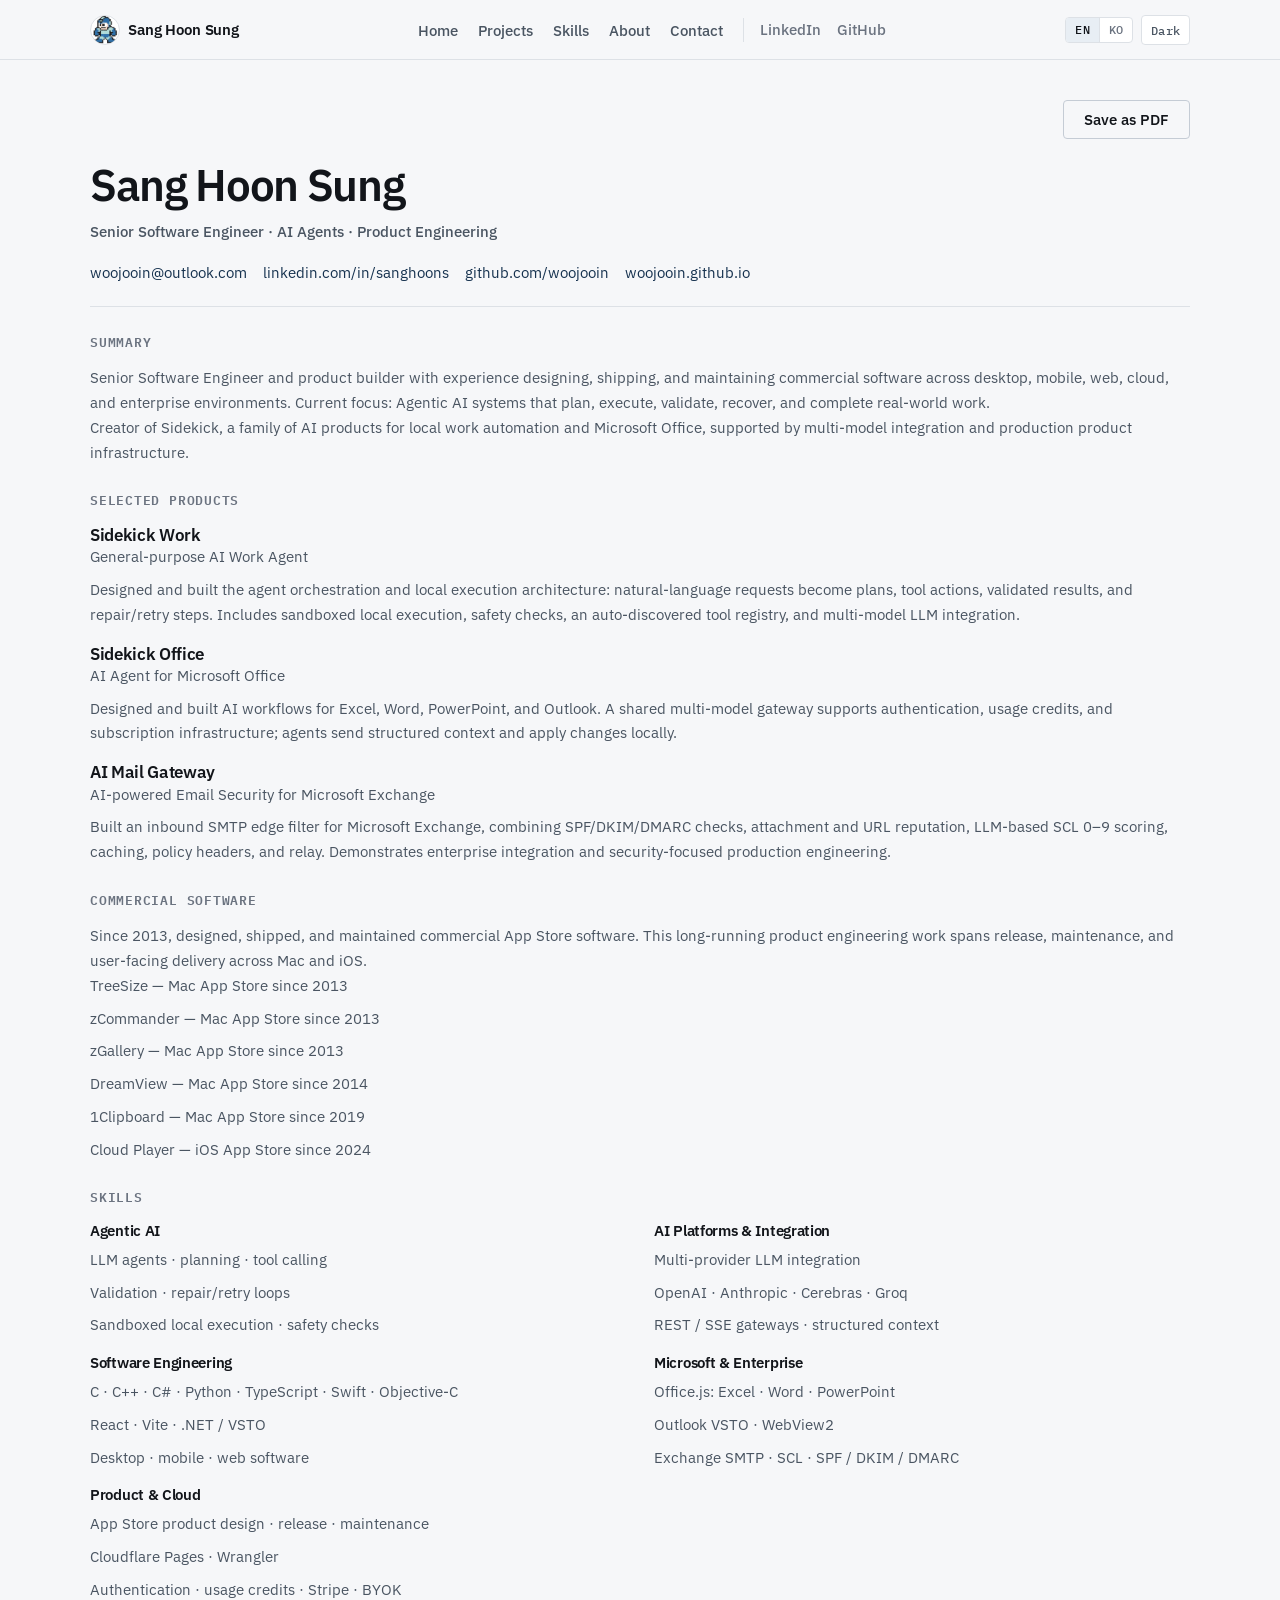
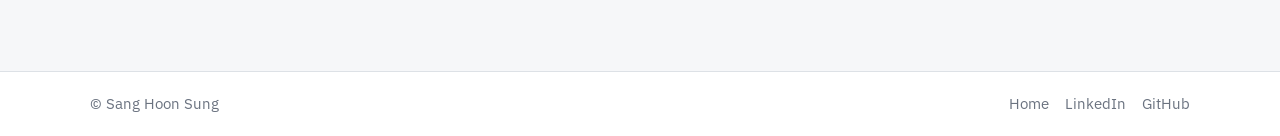
==== commit 28aa811f: "Mon-21-09 12:08" ====
--- a/resume.html
+++ b/resume.html
@@ -2222,7 +2222,7 @@
 </section>
 <section aria-labelledby="resume-skills" class="resume__section">
 <h2 data-i18n="resume.skillsTitle" id="resume-skills">Skills</h2>
-<div class="resume__skills"><div><h3 data-i18n="resume.agentic">Agentic AI</h3><ul class="resume__list"><li data-i18n="resume.agentic1">LLM agents · planning · tool calling</li><li data-i18n="resume.agentic2">Validation · repair/retry loops</li><li data-i18n="resume.agentic3">Sandboxed local execution · safety checks</li></ul></div><div><h3 data-i18n="resume.platform">AI Platforms &amp; Integration</h3><ul class="resume__list"><li data-i18n="resume.platform1">Multi-provider LLM integration</li><li data-i18n="resume.platform2">OpenAI · Anthropic · Cerebras · Groq</li><li data-i18n="resume.platform3">REST / SSE gateways · structured context</li></ul></div><div><h3 data-i18n="resume.engineering">Software Engineering</h3><ul class="resume__list"><li data-i18n="resume.engineering1">Python · TypeScript · Swift · Objective-C</li><li data-i18n="resume.engineering2">React · Vite · .NET / VSTO</li><li data-i18n="resume.engineering3">Desktop · mobile · web software</li></ul></div><div><h3 data-i18n="resume.enterprise">Microsoft &amp; Enterprise</h3><ul class="resume__list"><li data-i18n="resume.enterprise1">Office.js: Excel · Word · PowerPoint</li><li data-i18n="resume.enterprise2">Outlook VSTO · WebView2</li><li data-i18n="resume.enterprise3">Exchange SMTP · SCL · SPF / DKIM / DMARC</li></ul></div><div><h3 data-i18n="resume.product">Product &amp; Cloud</h3><ul class="resume__list"><li data-i18n="resume.product1">App Store product design · release · maintenance</li><li data-i18n="resume.product2">Cloudflare Pages · Wrangler</li><li data-i18n="resume.product3">Authentication · usage credits · Stripe · BYOK</li></ul></div></div>
+<div class="resume__skills"><div><h3 data-i18n="resume.agentic">Agentic AI</h3><ul class="resume__list"><li data-i18n="resume.agentic1">LLM agents · planning · tool calling</li><li data-i18n="resume.agentic2">Validation · repair/retry loops</li><li data-i18n="resume.agentic3">Sandboxed local execution · safety checks</li></ul></div><div><h3 data-i18n="resume.platform">AI Platforms &amp; Integration</h3><ul class="resume__list"><li data-i18n="resume.platform1">Multi-provider LLM integration</li><li data-i18n="resume.platform2">OpenAI · Anthropic · Cerebras · Groq</li><li data-i18n="resume.platform3">REST / SSE gateways · structured context</li></ul></div><div><h3 data-i18n="resume.engineering">Software Engineering</h3><ul class="resume__list"><li data-i18n="resume.engineering1">C · C++ · C# · Python · TypeScript · Swift · Objective-C</li><li data-i18n="resume.engineering2">React · Vite · .NET / VSTO</li><li data-i18n="resume.engineering3">Desktop · mobile · web software</li></ul></div><div><h3 data-i18n="resume.enterprise">Microsoft &amp; Enterprise</h3><ul class="resume__list"><li data-i18n="resume.enterprise1">Office.js: Excel · Word · PowerPoint</li><li data-i18n="resume.enterprise2">Outlook VSTO · WebView2</li><li data-i18n="resume.enterprise3">Exchange SMTP · SCL · SPF / DKIM / DMARC</li></ul></div><div><h3 data-i18n="resume.product">Product &amp; Cloud</h3><ul class="resume__list"><li data-i18n="resume.product1">App Store product design · release · maintenance</li><li data-i18n="resume.product2">Cloudflare Pages · Wrangler</li><li data-i18n="resume.product3">Authentication · usage credits · Stripe · BYOK</li></ul></div></div>
 <!-- Add Professional Experience and Education only after employers, roles, dates, and credentials are verified. --></section>
 </div>
 </main>
@@ -3653,8 +3653,8 @@
 };
 </script><script>
 /* Resume-specific translations; original portfolio translations remain available. */
-Object.assign(window.PORTFOLIO_I18N["en"], {"resume.summary1": "Senior Software Engineer and product builder with experience designing, shipping, and maintaining commercial software across desktop, mobile, web, cloud, and enterprise environments. Current focus: Agentic AI systems that plan, execute, validate, recover, and complete real-world work.", "resume.summary2": "Creator of Sidekick, a family of AI products for local work automation and Microsoft Office, supported by multi-model integration and production product infrastructure.", "resume.workDesc": "Designed and built the agent orchestration and local execution architecture: natural-language requests become plans, tool actions, validated results, and repair/retry steps. Includes sandboxed local execution, safety checks, an auto-discovered tool registry, and multi-model LLM integration.", "resume.officeDesc": "Designed and built AI workflows for Excel, Word, PowerPoint, and Outlook. A shared multi-model gateway supports authentication, usage credits, and subscription infrastructure; agents send structured context and apply changes locally.", "resume.mailDesc": "Built an inbound SMTP edge filter for Microsoft Exchange, combining SPF/DKIM/DMARC checks, attachment and URL reputation, LLM-based SCL 0–9 scoring, caching, policy headers, and relay. Demonstrates enterprise integration and security-focused production engineering.", "resume.commercialIntro": "Since 2013, designed, shipped, and maintained commercial App Store software. This long-running product engineering work spans release, maintenance, and user-facing delivery across Mac and iOS.", "resume.agentic": "Agentic AI", "resume.platform": "AI Platforms & Integration", "resume.engineering": "Software Engineering", "resume.enterprise": "Microsoft & Enterprise", "resume.product": "Product & Cloud", "resume.agentic1": "LLM agents · planning · tool calling", "resume.agentic2": "Validation · repair/retry loops", "resume.agentic3": "Sandboxed local execution · safety checks", "resume.platform1": "Multi-provider LLM integration", "resume.platform2": "OpenAI · Anthropic · Cerebras · Groq", "resume.platform3": "REST / SSE gateways · structured context", "resume.engineering1": "Python · TypeScript · Swift · Objective-C", "resume.engineering2": "React · Vite · .NET / VSTO", "resume.engineering3": "Desktop · mobile · web software", "resume.enterprise1": "Office.js: Excel · Word · PowerPoint", "resume.enterprise2": "Outlook VSTO · WebView2", "resume.enterprise3": "Exchange SMTP · SCL · SPF / DKIM / DMARC", "resume.product1": "App Store product design · release · maintenance", "resume.product2": "Cloudflare Pages · Wrangler", "resume.product3": "Authentication · usage credits · Stripe · BYOK"});
-Object.assign(window.PORTFOLIO_I18N["ko"], {"resume.summary1": "데스크톱, 모바일, 웹, 클라우드, 엔터프라이즈 환경에서 상용 소프트웨어를 설계·출시·유지보수해 온 시니어 소프트웨어 엔지니어이자 제품 개발자입니다. 현재는 실제 업무를 계획·실행·검증하고 오류에서 복구해 완료하는 Agentic AI 시스템에 집중합니다.", "resume.summary2": "로컬 업무 자동화와 Microsoft Office를 위한 AI 제품군 Sidekick을 만들고 있습니다. 멀티 모델 연동과 실제 제품 운영을 위한 인프라도 함께 구축했습니다.", "resume.workDesc": "자연어 요청을 계획, 도구 실행, 결과 검증, 수정·재시도로 연결하는 에이전트 오케스트레이션 및 로컬 실행 구조를 설계·구현했습니다. 샌드박스 로컬 실행, 안전성 검사, 자동 탐색 도구 레지스트리, 멀티 모델 LLM 연동을 포함합니다.", "resume.officeDesc": "Excel, Word, PowerPoint, Outlook용 AI 워크플로를 설계·구현했습니다. 공통 멀티 모델 게이트웨이가 인증, 사용 크레딧, 구독 인프라를 지원하며, 에이전트는 구조화된 맥락을 보내고 변경은 로컬에서 적용합니다.", "resume.mailDesc": "Microsoft Exchange용 인바운드 SMTP 엣지 필터를 구축했습니다. SPF/DKIM/DMARC 검사, 첨부파일·URL 평판, LLM 기반 SCL 0–9 점수, 캐시, 정책 헤더, 릴레이를 결합한 엔터프라이즈 보안 시스템입니다.", "resume.commercialIntro": "2013년부터 Mac 및 iOS용 상용 App Store 소프트웨어를 설계·출시·유지보수했습니다. 장기간의 제품 엔지니어링 경험에는 릴리스, 유지보수, 사용자 대상 제공이 포함됩니다.", "resume.agentic": "Agentic AI", "resume.platform": "AI 플랫폼 및 연동", "resume.engineering": "소프트웨어 엔지니어링", "resume.enterprise": "Microsoft 및 엔터프라이즈", "resume.product": "제품 및 클라우드", "resume.agentic1": "LLM 에이전트 · 계획 · 도구 호출", "resume.agentic2": "검증 · 수정/재시도 루프", "resume.agentic3": "샌드박스 로컬 실행 · 안전성 검사", "resume.platform1": "멀티 공급자 LLM 연동", "resume.platform2": "OpenAI · Anthropic · Cerebras · Groq", "resume.platform3": "REST / SSE 게이트웨이 · 구조화된 맥락", "resume.engineering1": "Python · TypeScript · Swift · Objective-C", "resume.engineering2": "React · Vite · .NET / VSTO", "resume.engineering3": "데스크톱 · 모바일 · 웹 소프트웨어", "resume.enterprise1": "Office.js: Excel · Word · PowerPoint", "resume.enterprise2": "Outlook VSTO · WebView2", "resume.enterprise3": "Exchange SMTP · SCL · SPF / DKIM / DMARC", "resume.product1": "App Store 제품 설계 · 출시 · 유지보수", "resume.product2": "Cloudflare Pages · Wrangler", "resume.product3": "인증 · 사용 크레딧 · Stripe · BYOK"});
+Object.assign(window.PORTFOLIO_I18N["en"], {"resume.summary1": "Senior Software Engineer and product builder with experience designing, shipping, and maintaining commercial software across desktop, mobile, web, cloud, and enterprise environments. Current focus: Agentic AI systems that plan, execute, validate, recover, and complete real-world work.", "resume.summary2": "Creator of Sidekick, a family of AI products for local work automation and Microsoft Office, supported by multi-model integration and production product infrastructure.", "resume.workDesc": "Designed and built the agent orchestration and local execution architecture: natural-language requests become plans, tool actions, validated results, and repair/retry steps. Includes sandboxed local execution, safety checks, an auto-discovered tool registry, and multi-model LLM integration.", "resume.officeDesc": "Designed and built AI workflows for Excel, Word, PowerPoint, and Outlook. A shared multi-model gateway supports authentication, usage credits, and subscription infrastructure; agents send structured context and apply changes locally.", "resume.mailDesc": "Built an inbound SMTP edge filter for Microsoft Exchange, combining SPF/DKIM/DMARC checks, attachment and URL reputation, LLM-based SCL 0–9 scoring, caching, policy headers, and relay. Demonstrates enterprise integration and security-focused production engineering.", "resume.commercialIntro": "Since 2013, designed, shipped, and maintained commercial App Store software. This long-running product engineering work spans release, maintenance, and user-facing delivery across Mac and iOS.", "resume.agentic": "Agentic AI", "resume.platform": "AI Platforms & Integration", "resume.engineering": "Software Engineering", "resume.enterprise": "Microsoft & Enterprise", "resume.product": "Product & Cloud", "resume.agentic1": "LLM agents · planning · tool calling", "resume.agentic2": "Validation · repair/retry loops", "resume.agentic3": "Sandboxed local execution · safety checks", "resume.platform1": "Multi-provider LLM integration", "resume.platform2": "OpenAI · Anthropic · Cerebras · Groq", "resume.platform3": "REST / SSE gateways · structured context", "resume.engineering1": "C · C++ · C# · Python · TypeScript · Swift · Objective-C", "resume.engineering2": "React · Vite · .NET / VSTO", "resume.engineering3": "Desktop · mobile · web software", "resume.enterprise1": "Office.js: Excel · Word · PowerPoint", "resume.enterprise2": "Outlook VSTO · WebView2", "resume.enterprise3": "Exchange SMTP · SCL · SPF / DKIM / DMARC", "resume.product1": "App Store product design · release · maintenance", "resume.product2": "Cloudflare Pages · Wrangler", "resume.product3": "Authentication · usage credits · Stripe · BYOK"});
+Object.assign(window.PORTFOLIO_I18N["ko"], {"resume.summary1": "데스크톱, 모바일, 웹, 클라우드, 엔터프라이즈 환경에서 상용 소프트웨어를 설계·출시·유지보수해 온 시니어 소프트웨어 엔지니어이자 제품 개발자입니다. 현재는 실제 업무를 계획·실행·검증하고 오류에서 복구해 완료하는 Agentic AI 시스템에 집중합니다.", "resume.summary2": "로컬 업무 자동화와 Microsoft Office를 위한 AI 제품군 Sidekick을 만들고 있습니다. 멀티 모델 연동과 실제 제품 운영을 위한 인프라도 함께 구축했습니다.", "resume.workDesc": "자연어 요청을 계획, 도구 실행, 결과 검증, 수정·재시도로 연결하는 에이전트 오케스트레이션 및 로컬 실행 구조를 설계·구현했습니다. 샌드박스 로컬 실행, 안전성 검사, 자동 탐색 도구 레지스트리, 멀티 모델 LLM 연동을 포함합니다.", "resume.officeDesc": "Excel, Word, PowerPoint, Outlook용 AI 워크플로를 설계·구현했습니다. 공통 멀티 모델 게이트웨이가 인증, 사용 크레딧, 구독 인프라를 지원하며, 에이전트는 구조화된 맥락을 보내고 변경은 로컬에서 적용합니다.", "resume.mailDesc": "Microsoft Exchange용 인바운드 SMTP 엣지 필터를 구축했습니다. SPF/DKIM/DMARC 검사, 첨부파일·URL 평판, LLM 기반 SCL 0–9 점수, 캐시, 정책 헤더, 릴레이를 결합한 엔터프라이즈 보안 시스템입니다.", "resume.commercialIntro": "2013년부터 Mac 및 iOS용 상용 App Store 소프트웨어를 설계·출시·유지보수했습니다. 장기간의 제품 엔지니어링 경험에는 릴리스, 유지보수, 사용자 대상 제공이 포함됩니다.", "resume.agentic": "Agentic AI", "resume.platform": "AI 플랫폼 및 연동", "resume.engineering": "소프트웨어 엔지니어링", "resume.enterprise": "Microsoft 및 엔터프라이즈", "resume.product": "제품 및 클라우드", "resume.agentic1": "LLM 에이전트 · 계획 · 도구 호출", "resume.agentic2": "검증 · 수정/재시도 루프", "resume.agentic3": "샌드박스 로컬 실행 · 안전성 검사", "resume.platform1": "멀티 공급자 LLM 연동", "resume.platform2": "OpenAI · Anthropic · Cerebras · Groq", "resume.platform3": "REST / SSE 게이트웨이 · 구조화된 맥락", "resume.engineering1": "C · C++ · C# · Python · TypeScript · Swift · Objective-C", "resume.engineering2": "React · Vite · .NET / VSTO", "resume.engineering3": "데스크톱 · 모바일 · 웹 소프트웨어", "resume.enterprise1": "Office.js: Excel · Word · PowerPoint", "resume.enterprise2": "Outlook VSTO · WebView2", "resume.enterprise3": "Exchange SMTP · SCL · SPF / DKIM / DMARC", "resume.product1": "App Store 제품 설계 · 출시 · 유지보수", "resume.product2": "Cloudflare Pages · Wrangler", "resume.product3": "인증 · 사용 크레딧 · Stripe · BYOK"});
 </script>
 <script>/**
  * Portfolio site interactions
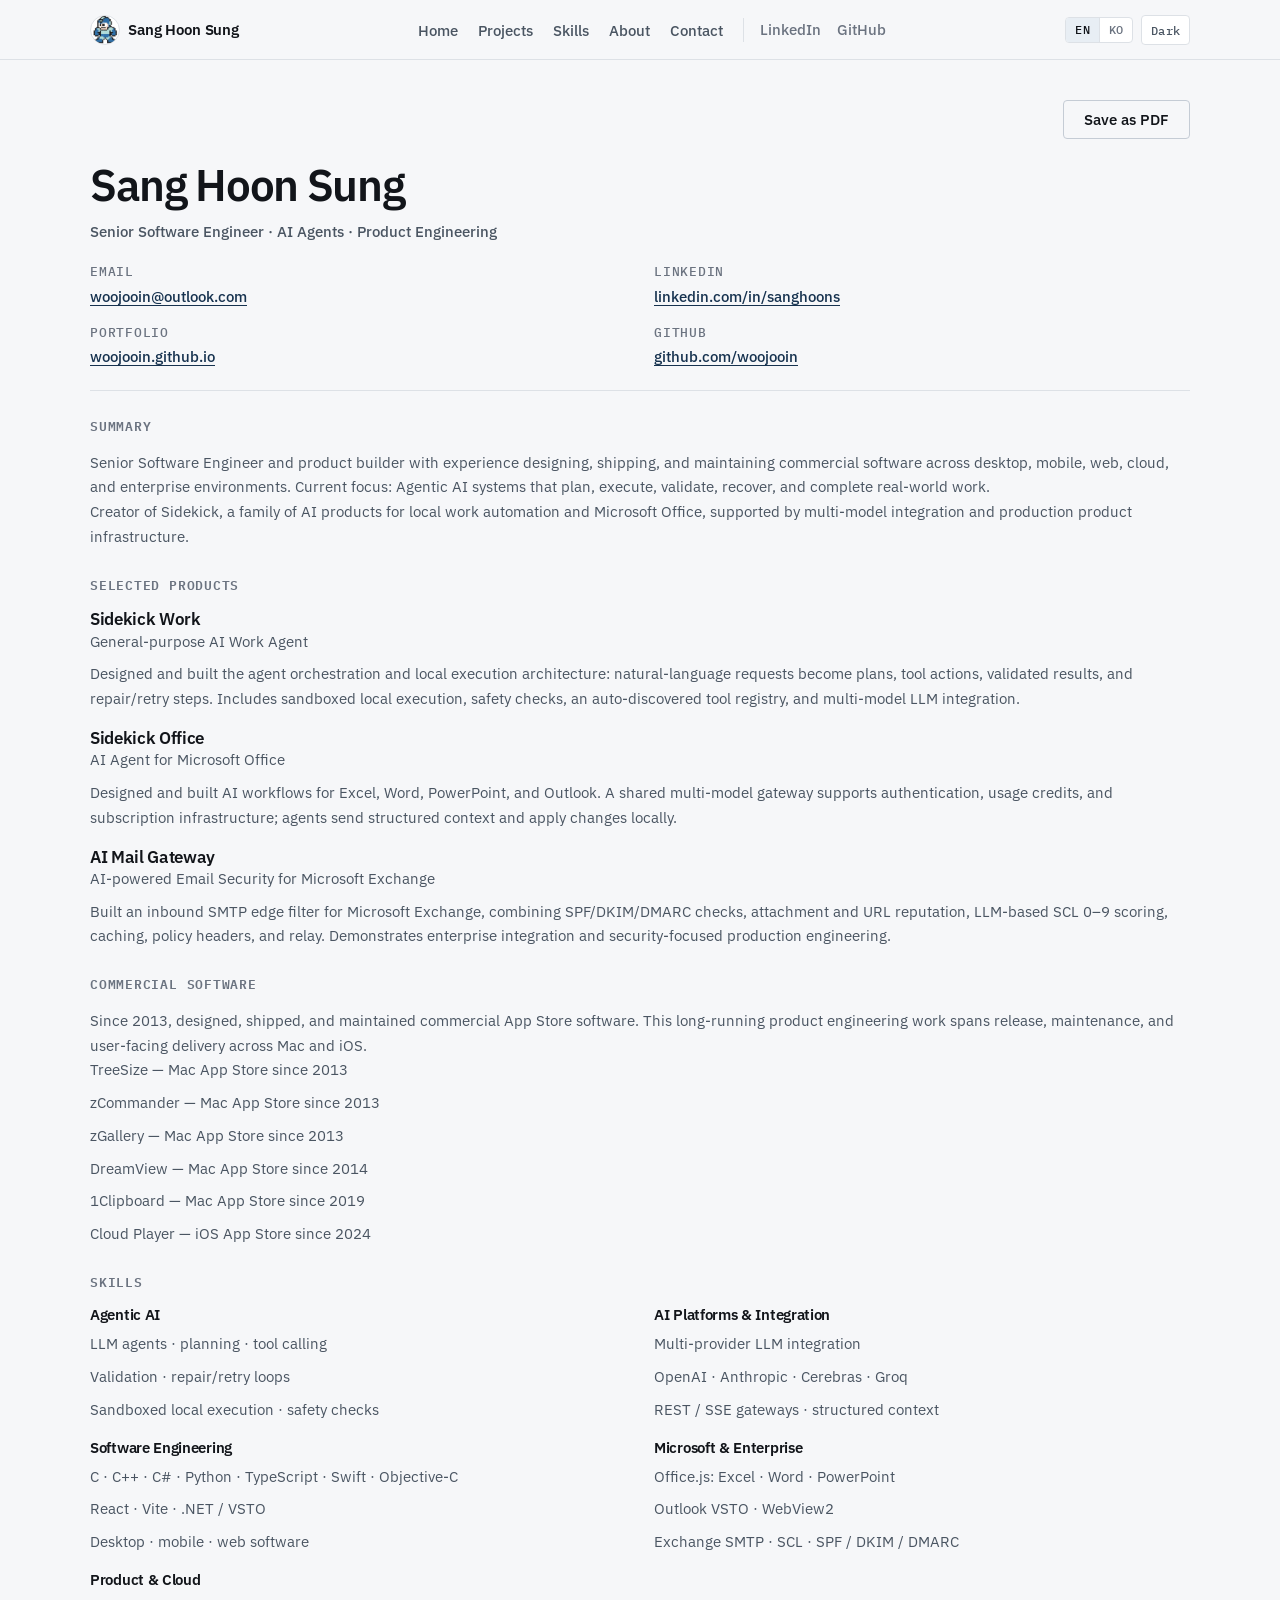
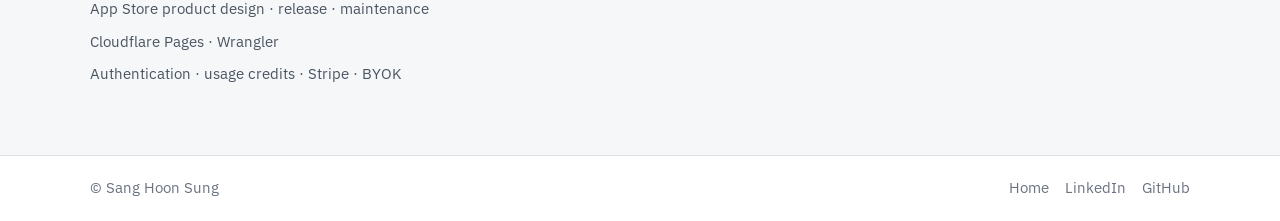
==== commit d77fd519: "Mon-21-09 23:44" ====
--- a/resume.html
+++ b/resume.html
@@ -930,11 +930,40 @@
 }
 
 .resume__contacts {
+  display: grid;
+  grid-template-columns: repeat(2, minmax(0, 1fr));
+  gap: var(--space-3) var(--space-6);
+  list-style: none;
+}
+
+.resume__contacts li {
   display: flex;
-  flex-wrap: wrap;
-  gap: var(--space-2) var(--space-4);
-  list-style: none;
+  flex-direction: column;
+  gap: 0.15rem;
+  min-width: 0;
+}
+
+.resume__contact-label {
+  font-family: var(--font-mono);
+  font-size: var(--text-xs);
+  font-weight: 500;
+  letter-spacing: 0.06em;
+  text-transform: uppercase;
+  color: var(--color-text-muted);
+}
+
+.resume__contacts a {
   font-size: var(--text-sm);
+  font-weight: 500;
+  color: var(--color-accent);
+  text-decoration: underline;
+  text-underline-offset: 0.18em;
+  text-decoration-thickness: 1px;
+  overflow-wrap: anywhere;
+}
+
+.resume__contacts a:hover {
+  color: var(--color-accent-hover);
 }
 
 .resume__section {
@@ -1024,6 +1053,12 @@
   a {
     color: inherit;
     text-decoration: none;
+  }
+
+  .resume__contacts a {
+    color: #16324f;
+    text-decoration: underline;
+    text-underline-offset: 0.15em;
   }
 }
 
@@ -2115,7 +2150,8 @@
     font-size: var(--text-base);
   }
 
-  .resume__skills {
+  .resume__skills,
+  .resume__contacts {
     grid-template-columns: 1fr;
   }
 
@@ -2178,10 +2214,22 @@
           <span data-i18n="hero.role3">Product Engineering</span>
 </p>
 <ul class="resume__contacts">
-<li><a href="mailto:woojooin@outlook.com">woojooin@outlook.com</a></li>
-<li><a href="https://www.linkedin.com/in/sanghoons/" rel="noopener noreferrer" target="_blank">linkedin.com/in/sanghoons</a></li>
-<li><a href="https://github.com/woojooin" rel="noopener noreferrer" target="_blank">github.com/woojooin</a></li>
-<li><a href="https://woojooin.github.io/index.html">woojooin.github.io</a></li>
+<li>
+<span class="resume__contact-label" data-i18n="resume.linkEmail">Email</span>
+<a href="mailto:woojooin@outlook.com">woojooin@outlook.com</a>
+</li>
+<li>
+<span class="resume__contact-label">LinkedIn</span>
+<a href="https://www.linkedin.com/in/sanghoons/" rel="noopener noreferrer" target="_blank">linkedin.com/in/sanghoons</a>
+</li>
+<li>
+<span class="resume__contact-label" data-i18n="resume.linkPortfolio">Portfolio</span>
+<a href="https://woojooin.github.io/">woojooin.github.io</a>
+</li>
+<li>
+<span class="resume__contact-label">GitHub</span>
+<a href="https://github.com/woojooin" rel="noopener noreferrer" target="_blank">github.com/woojooin</a>
+</li>
 </ul>
 </header>
 <section aria-labelledby="resume-summary" class="resume__section">
@@ -2307,7 +2355,7 @@
     "skills.ai2": "Multi-provider LLM integration",
     "skills.ai3": "Prompt & RESULT protocols",
     "skills.ai4": "Local execution sandboxes",
-    "skills.eng1": "Python · TypeScript · Swift · Objective-C",
+    "skills.eng1": "C · C++ · C# · Python · TypeScript · Swift · Objective-C",
     "skills.eng2": "React · Vite · .NET / VSTO",
     "skills.eng3": "Product design to App Store release",
     "skills.eng4": "EN / KO localization",
@@ -2616,6 +2664,8 @@
     "resume.commercialTitle": "Commercial software",
     "resume.skillsTitle": "Skills",
     "resume.contactTitle": "Contact",
+    "resume.linkEmail": "Email",
+    "resume.linkPortfolio": "Portfolio",
     "resume.officeDesc":
       "Production Microsoft Office agent with a multi-model gateway, authentication, usage credits, and subscription infrastructure. Structured context only; changes run locally.",
     "resume.workDesc":
@@ -3012,7 +3062,7 @@
     "skills.ai2": "멀티 제공자 LLM 연동",
     "skills.ai3": "프롬프트 · RESULT 프로토콜",
     "skills.ai4": "로컬 실행 샌드박스",
-    "skills.eng1": "Python · TypeScript · Swift · Objective-C",
+    "skills.eng1": "C · C++ · C# · Python · TypeScript · Swift · Objective-C",
     "skills.eng2": "React · Vite · .NET / VSTO",
     "skills.eng3": "제품 설계부터 App Store 출시",
     "skills.eng4": "EN / KO 로컬라이즈",
@@ -3321,6 +3371,8 @@
     "resume.commercialTitle": "상용 소프트웨어",
     "resume.skillsTitle": "기술",
     "resume.contactTitle": "연락처",
+    "resume.linkEmail": "이메일",
+    "resume.linkPortfolio": "포트폴리오",
     "resume.officeDesc":
       "멀티 모델 게이트웨이, 인증, 사용 크레딧, 구독 인프라를 갖춘 Microsoft Office 프로덕션 에이전트. 구조화된 맥락만 보내고 변경은 로컬에서 실행합니다.",
     "resume.workDesc":
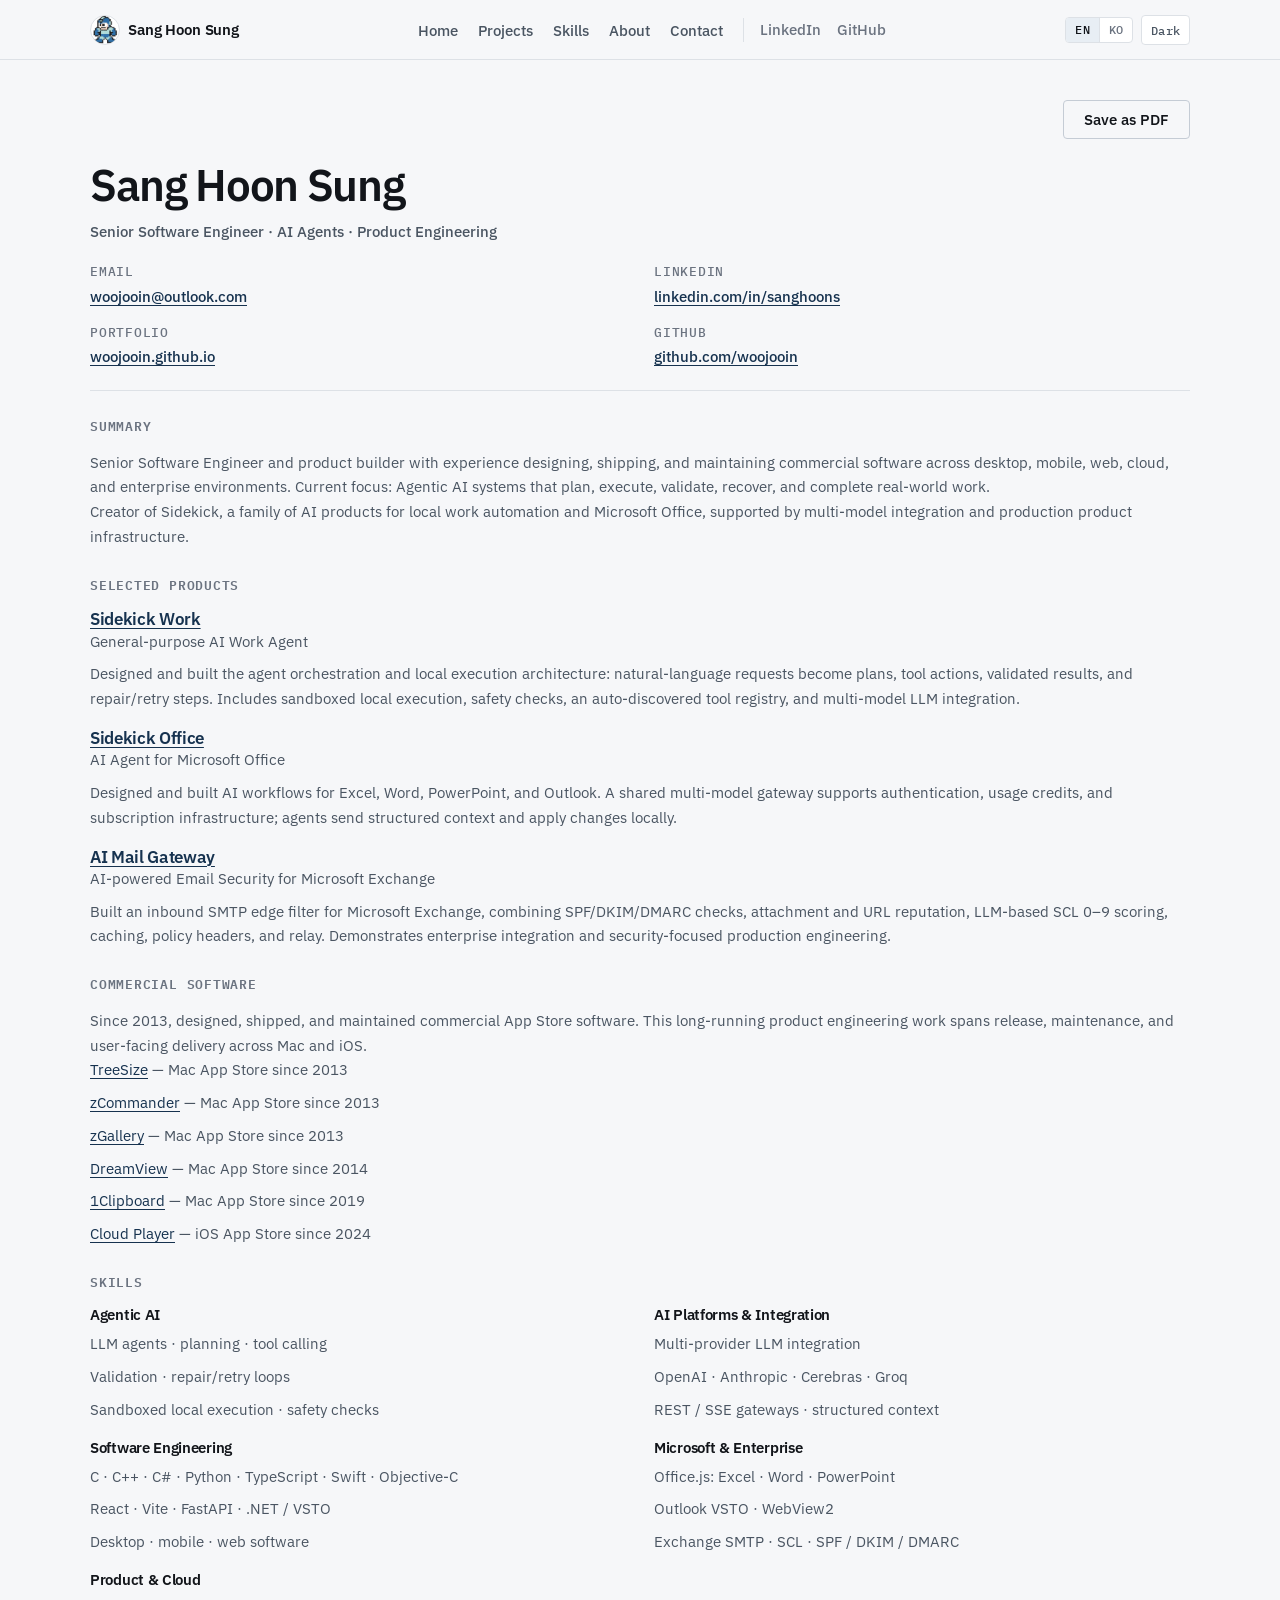
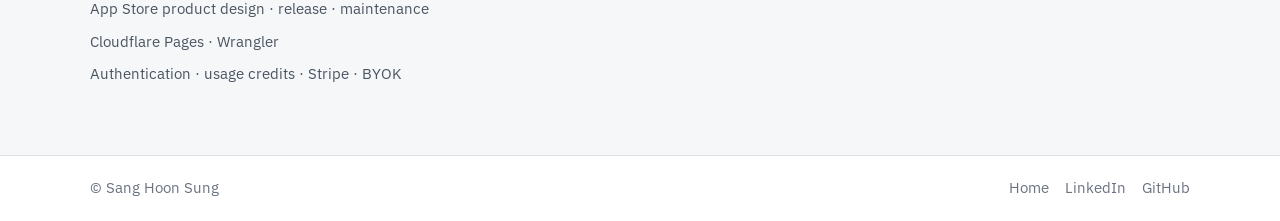
==== commit c63d5c69: "Tue-22-09 11:53" ====
--- a/resume.html
+++ b/resume.html
@@ -998,6 +998,20 @@
   font-weight: 600;
 }
 
+.resume__item h3 a,
+.resume__list a {
+  color: var(--color-accent);
+  font-weight: inherit;
+  text-decoration: underline;
+  text-underline-offset: 0.18em;
+  text-decoration-thickness: 1px;
+}
+
+.resume__item h3 a:hover,
+.resume__list a:hover {
+  color: var(--color-accent-hover);
+}
+
 .resume__item-meta {
   font-size: var(--text-sm);
   color: var(--color-text-secondary);
@@ -1055,7 +1069,7 @@
     text-decoration: none;
   }
 
-  .resume__contacts a {
+  .resume a[href] {
     color: #16324f;
     text-decoration: underline;
     text-underline-offset: 0.15em;
@@ -2224,7 +2238,7 @@
 </li>
 <li>
 <span class="resume__contact-label" data-i18n="resume.linkPortfolio">Portfolio</span>
-<a href="https://woojooin.github.io/">woojooin.github.io</a>
+<a href="https://woojooin.github.io/" rel="noopener noreferrer" target="_blank">woojooin.github.io</a>
 </li>
 <li>
 <span class="resume__contact-label">GitHub</span>
@@ -2244,15 +2258,15 @@
 
 
 <article class="resume__item">
-<h3>Sidekick Work</h3>
+<h3><a href="https://woojooin.github.io/projects/ai-work-agent.html" rel="noopener noreferrer" target="_blank">Sidekick Work</a></h3>
 <p class="resume__item-meta" data-i18n="aiwork.cardSubtitle">General-purpose AI Work Agent</p>
 <p data-i18n="resume.workDesc">Designed and built the agent orchestration and local execution architecture: natural-language requests become plans, tool actions, validated results, and repair/retry steps. Includes sandboxed local execution, safety checks, an auto-discovered tool registry, and multi-model LLM integration.</p>
 </article><article class="resume__item">
-<h3>Sidekick Office</h3>
+<h3><a href="https://woojooin.github.io/projects/office-ai-agent.html" rel="noopener noreferrer" target="_blank">Sidekick Office</a></h3>
 <p class="resume__item-meta" data-i18n="officeai.cardSubtitle">AI Agent for Microsoft Office</p>
 <p data-i18n="resume.officeDesc">Designed and built AI workflows for Excel, Word, PowerPoint, and Outlook. A shared multi-model gateway supports authentication, usage credits, and subscription infrastructure; agents send structured context and apply changes locally.</p>
 </article><article class="resume__item">
-<h3>AI Mail Gateway</h3>
+<h3><a href="https://woojooin.github.io/projects/ai-mail-gateway.html" rel="noopener noreferrer" target="_blank">AI Mail Gateway</a></h3>
 <p class="resume__item-meta" data-i18n="aimail.cardSubtitle">AI-powered Email Security for Microsoft Exchange</p>
 <p data-i18n="resume.mailDesc">Built an inbound SMTP edge filter for Microsoft Exchange, combining SPF/DKIM/DMARC checks, attachment and URL reputation, LLM-based SCL 0–9 scoring, caching, policy headers, and relay. Demonstrates enterprise integration and security-focused production engineering.</p>
 </article></section>
@@ -2260,17 +2274,17 @@
 <h2 data-i18n="resume.commercialTitle" id="resume-commercial">Commercial software</h2>
 <p data-i18n="resume.commercialIntro">Since 2013, designed, shipped, and maintained commercial App Store software. This long-running product engineering work spans release, maintenance, and user-facing delivery across Mac and iOS.</p>
 <ul class="resume__list">
-<li>TreeSize — Mac App Store since 2013</li>
-<li>zCommander — Mac App Store since 2013</li>
-<li>zGallery — Mac App Store since 2013</li>
-<li>DreamView — Mac App Store since 2014</li>
-<li>1Clipboard — Mac App Store since 2019</li>
-<li>Cloud Player — iOS App Store since 2024</li>
+<li><a href="https://woojooin.github.io/projects/treesize.html" rel="noopener noreferrer" target="_blank">TreeSize</a> — Mac App Store since 2013</li>
+<li><a href="https://woojooin.github.io/projects/zcommander.html" rel="noopener noreferrer" target="_blank">zCommander</a> — Mac App Store since 2013</li>
+<li><a href="https://woojooin.github.io/projects/zgallery.html" rel="noopener noreferrer" target="_blank">zGallery</a> — Mac App Store since 2013</li>
+<li><a href="https://woojooin.github.io/projects/dreamview.html" rel="noopener noreferrer" target="_blank">DreamView</a> — Mac App Store since 2014</li>
+<li><a href="https://woojooin.github.io/projects/1clipboard.html" rel="noopener noreferrer" target="_blank">1Clipboard</a> — Mac App Store since 2019</li>
+<li><a href="https://woojooin.github.io/projects/cloud-player.html" rel="noopener noreferrer" target="_blank">Cloud Player</a> — iOS App Store since 2024</li>
 </ul>
 </section>
 <section aria-labelledby="resume-skills" class="resume__section">
 <h2 data-i18n="resume.skillsTitle" id="resume-skills">Skills</h2>
-<div class="resume__skills"><div><h3 data-i18n="resume.agentic">Agentic AI</h3><ul class="resume__list"><li data-i18n="resume.agentic1">LLM agents · planning · tool calling</li><li data-i18n="resume.agentic2">Validation · repair/retry loops</li><li data-i18n="resume.agentic3">Sandboxed local execution · safety checks</li></ul></div><div><h3 data-i18n="resume.platform">AI Platforms &amp; Integration</h3><ul class="resume__list"><li data-i18n="resume.platform1">Multi-provider LLM integration</li><li data-i18n="resume.platform2">OpenAI · Anthropic · Cerebras · Groq</li><li data-i18n="resume.platform3">REST / SSE gateways · structured context</li></ul></div><div><h3 data-i18n="resume.engineering">Software Engineering</h3><ul class="resume__list"><li data-i18n="resume.engineering1">C · C++ · C# · Python · TypeScript · Swift · Objective-C</li><li data-i18n="resume.engineering2">React · Vite · .NET / VSTO</li><li data-i18n="resume.engineering3">Desktop · mobile · web software</li></ul></div><div><h3 data-i18n="resume.enterprise">Microsoft &amp; Enterprise</h3><ul class="resume__list"><li data-i18n="resume.enterprise1">Office.js: Excel · Word · PowerPoint</li><li data-i18n="resume.enterprise2">Outlook VSTO · WebView2</li><li data-i18n="resume.enterprise3">Exchange SMTP · SCL · SPF / DKIM / DMARC</li></ul></div><div><h3 data-i18n="resume.product">Product &amp; Cloud</h3><ul class="resume__list"><li data-i18n="resume.product1">App Store product design · release · maintenance</li><li data-i18n="resume.product2">Cloudflare Pages · Wrangler</li><li data-i18n="resume.product3">Authentication · usage credits · Stripe · BYOK</li></ul></div></div>
+<div class="resume__skills"><div><h3 data-i18n="resume.agentic">Agentic AI</h3><ul class="resume__list"><li data-i18n="resume.agentic1">LLM agents · planning · tool calling</li><li data-i18n="resume.agentic2">Validation · repair/retry loops</li><li data-i18n="resume.agentic3">Sandboxed local execution · safety checks</li></ul></div><div><h3 data-i18n="resume.platform">AI Platforms &amp; Integration</h3><ul class="resume__list"><li data-i18n="resume.platform1">Multi-provider LLM integration</li><li data-i18n="resume.platform2">OpenAI · Anthropic · Cerebras · Groq</li><li data-i18n="resume.platform3">REST / SSE gateways · structured context</li></ul></div><div><h3 data-i18n="resume.engineering">Software Engineering</h3><ul class="resume__list"><li data-i18n="resume.engineering1">C · C++ · C# · Python · TypeScript · Swift · Objective-C</li><li data-i18n="resume.engineering2">React · Vite · FastAPI · .NET / VSTO</li><li data-i18n="resume.engineering3">Desktop · mobile · web software</li></ul></div><div><h3 data-i18n="resume.enterprise">Microsoft &amp; Enterprise</h3><ul class="resume__list"><li data-i18n="resume.enterprise1">Office.js: Excel · Word · PowerPoint</li><li data-i18n="resume.enterprise2">Outlook VSTO · WebView2</li><li data-i18n="resume.enterprise3">Exchange SMTP · SCL · SPF / DKIM / DMARC</li></ul></div><div><h3 data-i18n="resume.product">Product &amp; Cloud</h3><ul class="resume__list"><li data-i18n="resume.product1">App Store product design · release · maintenance</li><li data-i18n="resume.product2">Cloudflare Pages · Wrangler</li><li data-i18n="resume.product3">Authentication · usage credits · Stripe · BYOK</li></ul></div></div>
 <!-- Add Professional Experience and Education only after employers, roles, dates, and credentials are verified. --></section>
 </div>
 </main>
@@ -2356,7 +2370,7 @@
     "skills.ai3": "Prompt & RESULT protocols",
     "skills.ai4": "Local execution sandboxes",
     "skills.eng1": "C · C++ · C# · Python · TypeScript · Swift · Objective-C",
-    "skills.eng2": "React · Vite · .NET / VSTO",
+    "skills.eng2": "React · Vite · FastAPI · .NET / VSTO",
     "skills.eng3": "Product design to App Store release",
     "skills.eng4": "EN / KO localization",
     "skills.m3651": "Office.js add-ins (Word · Excel · PowerPoint)",
@@ -3063,7 +3077,7 @@
     "skills.ai3": "프롬프트 · RESULT 프로토콜",
     "skills.ai4": "로컬 실행 샌드박스",
     "skills.eng1": "C · C++ · C# · Python · TypeScript · Swift · Objective-C",
-    "skills.eng2": "React · Vite · .NET / VSTO",
+    "skills.eng2": "React · Vite · FastAPI · .NET / VSTO",
     "skills.eng3": "제품 설계부터 App Store 출시",
     "skills.eng4": "EN / KO 로컬라이즈",
     "skills.m3651": "Office.js 추가 기능 (Word · Excel · PowerPoint)",
@@ -3705,8 +3719,8 @@
 };
 </script><script>
 /* Resume-specific translations; original portfolio translations remain available. */
-Object.assign(window.PORTFOLIO_I18N["en"], {"resume.summary1": "Senior Software Engineer and product builder with experience designing, shipping, and maintaining commercial software across desktop, mobile, web, cloud, and enterprise environments. Current focus: Agentic AI systems that plan, execute, validate, recover, and complete real-world work.", "resume.summary2": "Creator of Sidekick, a family of AI products for local work automation and Microsoft Office, supported by multi-model integration and production product infrastructure.", "resume.workDesc": "Designed and built the agent orchestration and local execution architecture: natural-language requests become plans, tool actions, validated results, and repair/retry steps. Includes sandboxed local execution, safety checks, an auto-discovered tool registry, and multi-model LLM integration.", "resume.officeDesc": "Designed and built AI workflows for Excel, Word, PowerPoint, and Outlook. A shared multi-model gateway supports authentication, usage credits, and subscription infrastructure; agents send structured context and apply changes locally.", "resume.mailDesc": "Built an inbound SMTP edge filter for Microsoft Exchange, combining SPF/DKIM/DMARC checks, attachment and URL reputation, LLM-based SCL 0–9 scoring, caching, policy headers, and relay. Demonstrates enterprise integration and security-focused production engineering.", "resume.commercialIntro": "Since 2013, designed, shipped, and maintained commercial App Store software. This long-running product engineering work spans release, maintenance, and user-facing delivery across Mac and iOS.", "resume.agentic": "Agentic AI", "resume.platform": "AI Platforms & Integration", "resume.engineering": "Software Engineering", "resume.enterprise": "Microsoft & Enterprise", "resume.product": "Product & Cloud", "resume.agentic1": "LLM agents · planning · tool calling", "resume.agentic2": "Validation · repair/retry loops", "resume.agentic3": "Sandboxed local execution · safety checks", "resume.platform1": "Multi-provider LLM integration", "resume.platform2": "OpenAI · Anthropic · Cerebras · Groq", "resume.platform3": "REST / SSE gateways · structured context", "resume.engineering1": "C · C++ · C# · Python · TypeScript · Swift · Objective-C", "resume.engineering2": "React · Vite · .NET / VSTO", "resume.engineering3": "Desktop · mobile · web software", "resume.enterprise1": "Office.js: Excel · Word · PowerPoint", "resume.enterprise2": "Outlook VSTO · WebView2", "resume.enterprise3": "Exchange SMTP · SCL · SPF / DKIM / DMARC", "resume.product1": "App Store product design · release · maintenance", "resume.product2": "Cloudflare Pages · Wrangler", "resume.product3": "Authentication · usage credits · Stripe · BYOK"});
-Object.assign(window.PORTFOLIO_I18N["ko"], {"resume.summary1": "데스크톱, 모바일, 웹, 클라우드, 엔터프라이즈 환경에서 상용 소프트웨어를 설계·출시·유지보수해 온 시니어 소프트웨어 엔지니어이자 제품 개발자입니다. 현재는 실제 업무를 계획·실행·검증하고 오류에서 복구해 완료하는 Agentic AI 시스템에 집중합니다.", "resume.summary2": "로컬 업무 자동화와 Microsoft Office를 위한 AI 제품군 Sidekick을 만들고 있습니다. 멀티 모델 연동과 실제 제품 운영을 위한 인프라도 함께 구축했습니다.", "resume.workDesc": "자연어 요청을 계획, 도구 실행, 결과 검증, 수정·재시도로 연결하는 에이전트 오케스트레이션 및 로컬 실행 구조를 설계·구현했습니다. 샌드박스 로컬 실행, 안전성 검사, 자동 탐색 도구 레지스트리, 멀티 모델 LLM 연동을 포함합니다.", "resume.officeDesc": "Excel, Word, PowerPoint, Outlook용 AI 워크플로를 설계·구현했습니다. 공통 멀티 모델 게이트웨이가 인증, 사용 크레딧, 구독 인프라를 지원하며, 에이전트는 구조화된 맥락을 보내고 변경은 로컬에서 적용합니다.", "resume.mailDesc": "Microsoft Exchange용 인바운드 SMTP 엣지 필터를 구축했습니다. SPF/DKIM/DMARC 검사, 첨부파일·URL 평판, LLM 기반 SCL 0–9 점수, 캐시, 정책 헤더, 릴레이를 결합한 엔터프라이즈 보안 시스템입니다.", "resume.commercialIntro": "2013년부터 Mac 및 iOS용 상용 App Store 소프트웨어를 설계·출시·유지보수했습니다. 장기간의 제품 엔지니어링 경험에는 릴리스, 유지보수, 사용자 대상 제공이 포함됩니다.", "resume.agentic": "Agentic AI", "resume.platform": "AI 플랫폼 및 연동", "resume.engineering": "소프트웨어 엔지니어링", "resume.enterprise": "Microsoft 및 엔터프라이즈", "resume.product": "제품 및 클라우드", "resume.agentic1": "LLM 에이전트 · 계획 · 도구 호출", "resume.agentic2": "검증 · 수정/재시도 루프", "resume.agentic3": "샌드박스 로컬 실행 · 안전성 검사", "resume.platform1": "멀티 공급자 LLM 연동", "resume.platform2": "OpenAI · Anthropic · Cerebras · Groq", "resume.platform3": "REST / SSE 게이트웨이 · 구조화된 맥락", "resume.engineering1": "C · C++ · C# · Python · TypeScript · Swift · Objective-C", "resume.engineering2": "React · Vite · .NET / VSTO", "resume.engineering3": "데스크톱 · 모바일 · 웹 소프트웨어", "resume.enterprise1": "Office.js: Excel · Word · PowerPoint", "resume.enterprise2": "Outlook VSTO · WebView2", "resume.enterprise3": "Exchange SMTP · SCL · SPF / DKIM / DMARC", "resume.product1": "App Store 제품 설계 · 출시 · 유지보수", "resume.product2": "Cloudflare Pages · Wrangler", "resume.product3": "인증 · 사용 크레딧 · Stripe · BYOK"});
+Object.assign(window.PORTFOLIO_I18N["en"], {"resume.summary1": "Senior Software Engineer and product builder with experience designing, shipping, and maintaining commercial software across desktop, mobile, web, cloud, and enterprise environments. Current focus: Agentic AI systems that plan, execute, validate, recover, and complete real-world work.", "resume.summary2": "Creator of Sidekick, a family of AI products for local work automation and Microsoft Office, supported by multi-model integration and production product infrastructure.", "resume.workDesc": "Designed and built the agent orchestration and local execution architecture: natural-language requests become plans, tool actions, validated results, and repair/retry steps. Includes sandboxed local execution, safety checks, an auto-discovered tool registry, and multi-model LLM integration.", "resume.officeDesc": "Designed and built AI workflows for Excel, Word, PowerPoint, and Outlook. A shared multi-model gateway supports authentication, usage credits, and subscription infrastructure; agents send structured context and apply changes locally.", "resume.mailDesc": "Built an inbound SMTP edge filter for Microsoft Exchange, combining SPF/DKIM/DMARC checks, attachment and URL reputation, LLM-based SCL 0–9 scoring, caching, policy headers, and relay. Demonstrates enterprise integration and security-focused production engineering.", "resume.commercialIntro": "Since 2013, designed, shipped, and maintained commercial App Store software. This long-running product engineering work spans release, maintenance, and user-facing delivery across Mac and iOS.", "resume.agentic": "Agentic AI", "resume.platform": "AI Platforms & Integration", "resume.engineering": "Software Engineering", "resume.enterprise": "Microsoft & Enterprise", "resume.product": "Product & Cloud", "resume.agentic1": "LLM agents · planning · tool calling", "resume.agentic2": "Validation · repair/retry loops", "resume.agentic3": "Sandboxed local execution · safety checks", "resume.platform1": "Multi-provider LLM integration", "resume.platform2": "OpenAI · Anthropic · Cerebras · Groq", "resume.platform3": "REST / SSE gateways · structured context", "resume.engineering1": "C · C++ · C# · Python · TypeScript · Swift · Objective-C", "resume.engineering2": "React · Vite · FastAPI · .NET / VSTO", "resume.engineering3": "Desktop · mobile · web software", "resume.enterprise1": "Office.js: Excel · Word · PowerPoint", "resume.enterprise2": "Outlook VSTO · WebView2", "resume.enterprise3": "Exchange SMTP · SCL · SPF / DKIM / DMARC", "resume.product1": "App Store product design · release · maintenance", "resume.product2": "Cloudflare Pages · Wrangler", "resume.product3": "Authentication · usage credits · Stripe · BYOK"});
+Object.assign(window.PORTFOLIO_I18N["ko"], {"resume.summary1": "데스크톱, 모바일, 웹, 클라우드, 엔터프라이즈 환경에서 상용 소프트웨어를 설계·출시·유지보수해 온 시니어 소프트웨어 엔지니어이자 제품 개발자입니다. 현재는 실제 업무를 계획·실행·검증하고 오류에서 복구해 완료하는 Agentic AI 시스템에 집중합니다.", "resume.summary2": "로컬 업무 자동화와 Microsoft Office를 위한 AI 제품군 Sidekick을 만들고 있습니다. 멀티 모델 연동과 실제 제품 운영을 위한 인프라도 함께 구축했습니다.", "resume.workDesc": "자연어 요청을 계획, 도구 실행, 결과 검증, 수정·재시도로 연결하는 에이전트 오케스트레이션 및 로컬 실행 구조를 설계·구현했습니다. 샌드박스 로컬 실행, 안전성 검사, 자동 탐색 도구 레지스트리, 멀티 모델 LLM 연동을 포함합니다.", "resume.officeDesc": "Excel, Word, PowerPoint, Outlook용 AI 워크플로를 설계·구현했습니다. 공통 멀티 모델 게이트웨이가 인증, 사용 크레딧, 구독 인프라를 지원하며, 에이전트는 구조화된 맥락을 보내고 변경은 로컬에서 적용합니다.", "resume.mailDesc": "Microsoft Exchange용 인바운드 SMTP 엣지 필터를 구축했습니다. SPF/DKIM/DMARC 검사, 첨부파일·URL 평판, LLM 기반 SCL 0–9 점수, 캐시, 정책 헤더, 릴레이를 결합한 엔터프라이즈 보안 시스템입니다.", "resume.commercialIntro": "2013년부터 Mac 및 iOS용 상용 App Store 소프트웨어를 설계·출시·유지보수했습니다. 장기간의 제품 엔지니어링 경험에는 릴리스, 유지보수, 사용자 대상 제공이 포함됩니다.", "resume.agentic": "Agentic AI", "resume.platform": "AI 플랫폼 및 연동", "resume.engineering": "소프트웨어 엔지니어링", "resume.enterprise": "Microsoft 및 엔터프라이즈", "resume.product": "제품 및 클라우드", "resume.agentic1": "LLM 에이전트 · 계획 · 도구 호출", "resume.agentic2": "검증 · 수정/재시도 루프", "resume.agentic3": "샌드박스 로컬 실행 · 안전성 검사", "resume.platform1": "멀티 공급자 LLM 연동", "resume.platform2": "OpenAI · Anthropic · Cerebras · Groq", "resume.platform3": "REST / SSE 게이트웨이 · 구조화된 맥락", "resume.engineering1": "C · C++ · C# · Python · TypeScript · Swift · Objective-C", "resume.engineering2": "React · Vite · FastAPI · .NET / VSTO", "resume.engineering3": "데스크톱 · 모바일 · 웹 소프트웨어", "resume.enterprise1": "Office.js: Excel · Word · PowerPoint", "resume.enterprise2": "Outlook VSTO · WebView2", "resume.enterprise3": "Exchange SMTP · SCL · SPF / DKIM / DMARC", "resume.product1": "App Store 제품 설계 · 출시 · 유지보수", "resume.product2": "Cloudflare Pages · Wrangler", "resume.product3": "인증 · 사용 크레딧 · Stripe · BYOK"});
 </script>
 <script>/**
  * Portfolio site interactions
